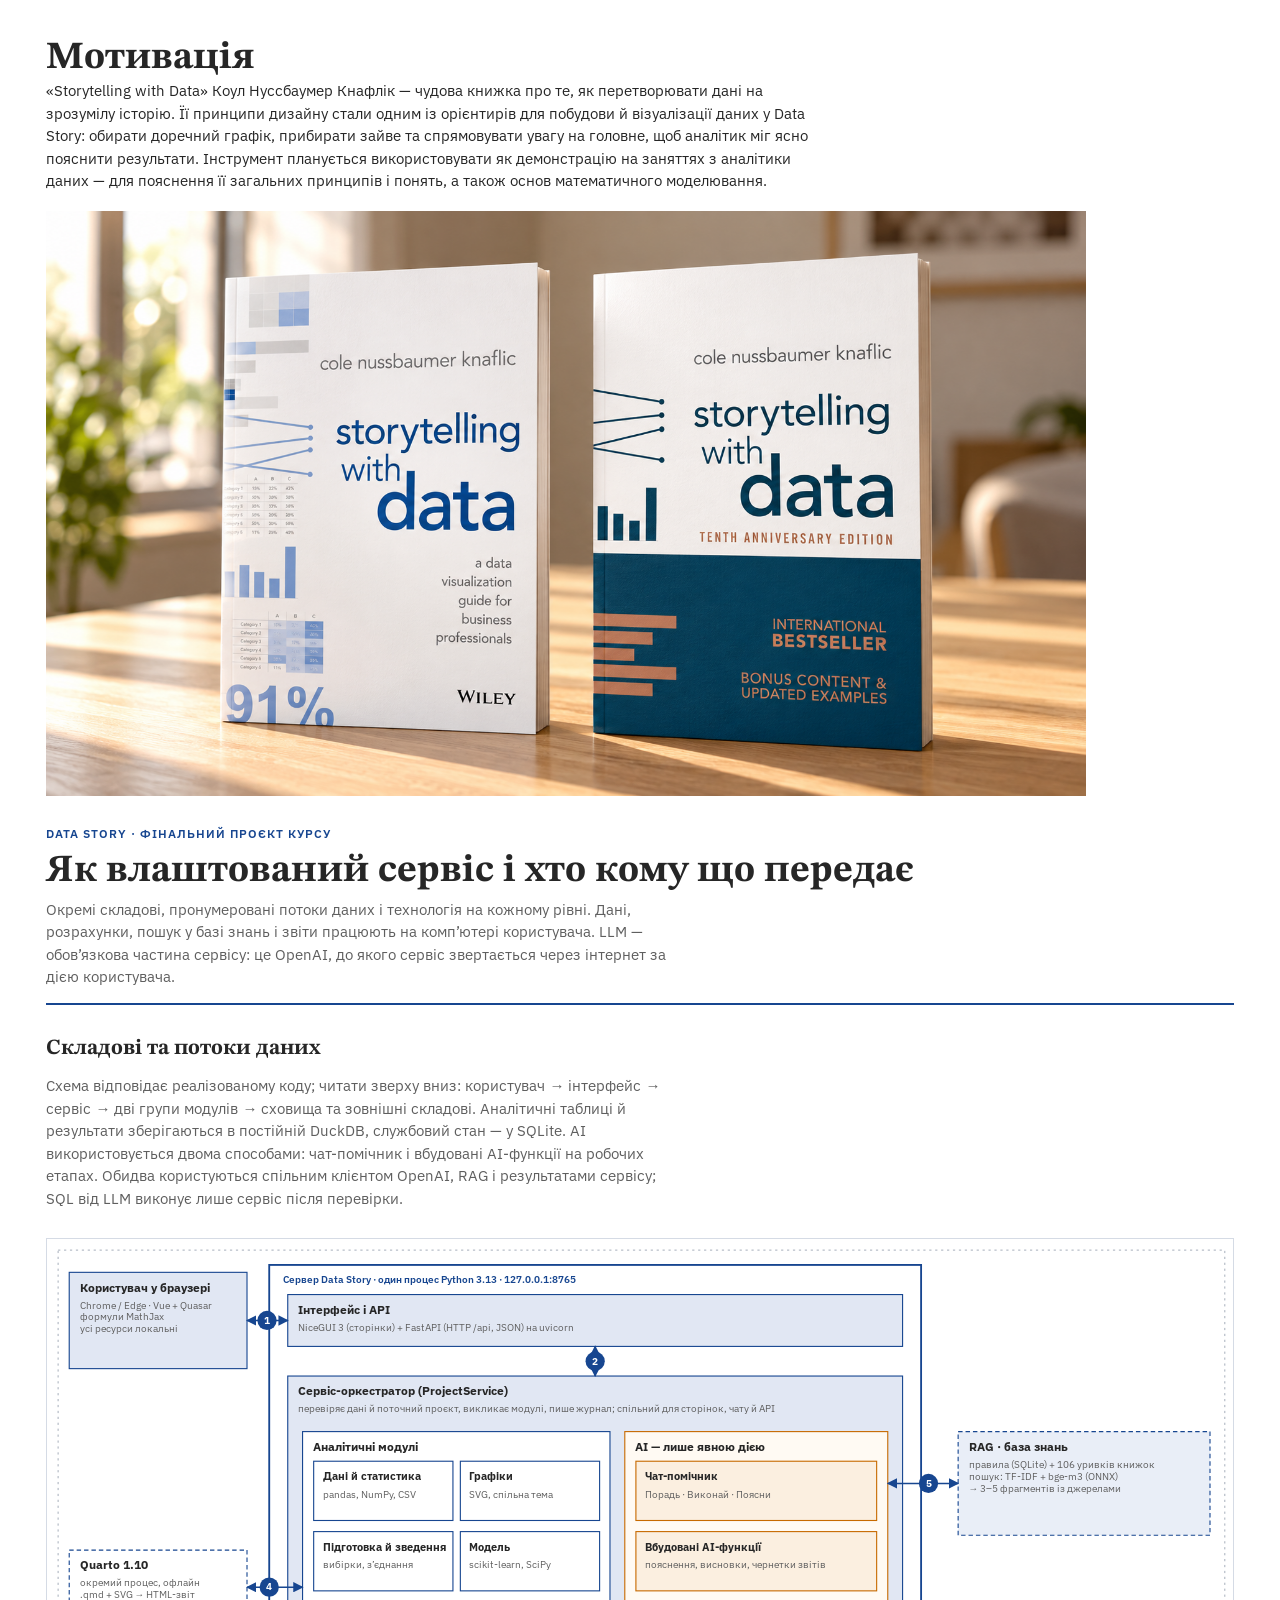
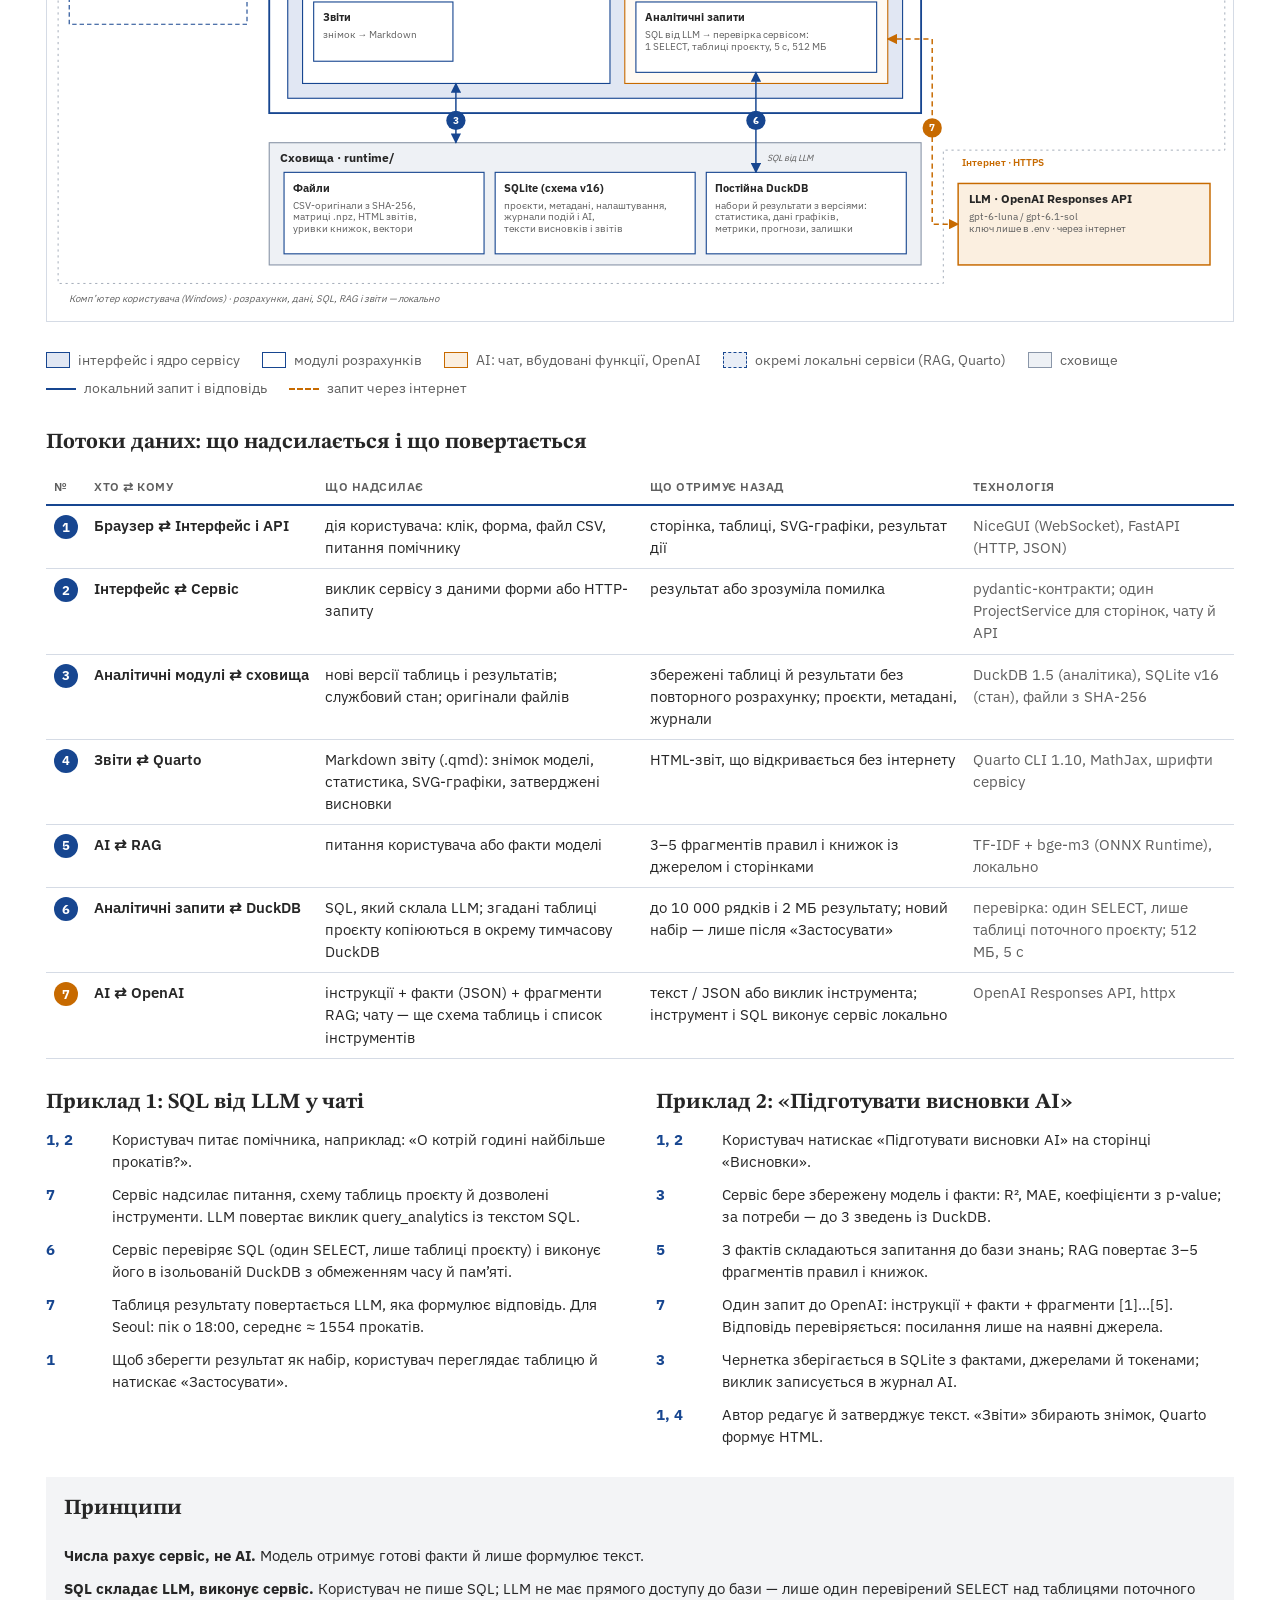
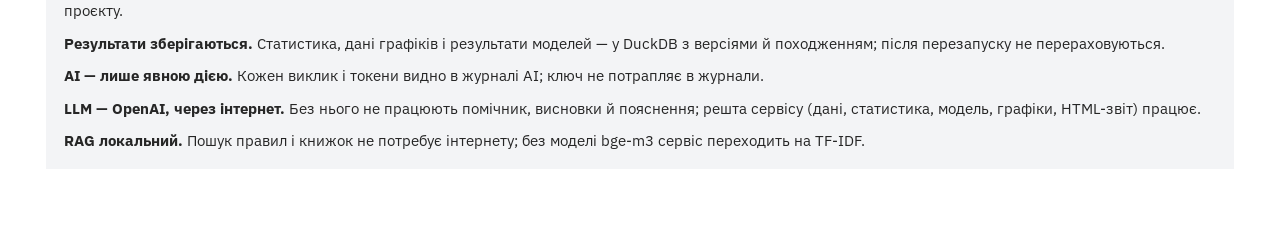
==== src/data_story/assets/about/index.html @ d8a47262 "History 118: simplify architecture diagram to grouped layers and 7 flows Co-Authored-By: Claude Opus" ====
<!doctype html>
<html lang="uk">
<meta charset="utf-8">
<meta name="viewport" content="width=device-width, initial-scale=1">
<title>Мотивація та архітектура Data Story</title>
<style>
@font-face { font-family:'IBM Plex Sans'; src:url('../fonts/plex/ibm-plex-sans-regular.woff2') format('woff2'); font-weight:400; }
@font-face { font-family:'IBM Plex Sans'; src:url('../fonts/plex/ibm-plex-sans-600.woff2') format('woff2'); font-weight:600; }
@font-face { font-family:'IBM Plex Sans'; src:url('../fonts/plex/ibm-plex-sans-700.woff2') format('woff2'); font-weight:700; }
@font-face { font-family:'STIX Two Text'; src:url('../fonts/stix/stix-two-text-600.woff2') format('woff2'); font-weight:600; }
@font-face { font-family:'STIX Two Text'; src:url('../fonts/stix/stix-two-text-700.woff2') format('woff2'); font-weight:700; }
/* Layout: motivation, one diagram (slide-ready), the flow table, two worked requests and principles. Single light look by choice (a printed slide), colours set explicitly. */
:root {
  --paper:#ffffff; --ink:#262626; --ink2:#5f5f5f; --rule:#d5dbe5; --shade:#f3f4f6;
  --primary:#174690; --band:#e1e7f3; --ai:#c76a00; --aiband:#fbefe0; --store:#eef1f5;
  --sans:'IBM Plex Sans', 'Segoe UI', Arial, sans-serif; --serif:'STIX Two Text', Georgia, 'Times New Roman', serif;
  color-scheme: light;
}
html, body { background:var(--paper); color:var(--ink); }
body { font-family:var(--sans); font-size:15px; line-height:1.5; padding-inline:clamp(16px,3vw,40px); padding-block:28px 48px; }
main { max-width:1320px; margin:0 auto; display:flex; flex-direction:column; gap:28px; }
header { display:flex; flex-direction:column; gap:6px; border-bottom:2px solid var(--primary); padding-bottom:14px; }
.kicker { font-size:.78rem; letter-spacing:.08em; text-transform:uppercase; color:var(--primary); font-weight:600; }
h1 { font-family:var(--serif); font-size:clamp(1.7rem,3.2vw,2.4rem); line-height:1.15; margin:0; text-wrap:balance; }
h2 { font-family:var(--serif); font-size:1.35rem; margin:0 0 10px; }
.lead { color:var(--ink2); max-width:70ch; margin:0; }
.motivation p { max-width:85ch; margin:0 0 18px; }
.motivation img { display:block; width:100%; max-width:1040px; height:auto; }
.figure { overflow-x:auto; border:1px solid var(--rule); background:var(--paper); }
.figure svg { display:block; width:100%; min-width:900px; height:auto; }
.legend { display:flex; flex-wrap:wrap; gap:8px 22px; font-size:.86rem; color:var(--ink2); }
.legend span { display:inline-flex; align-items:center; gap:8px; }
.sw { width:22px; height:14px; border:1.5px solid var(--primary); background:var(--band); display:inline-block; }
.sw.c { background:#fff; } .sw.s { background:var(--store); border-color:#8a96a8; } .sw.r { background:#e9eef7; border-style:dashed; }
.sw.l { background:var(--aiband); border-color:var(--ai); }
.ln-s { width:30px; border-top:2px solid var(--primary); display:inline-block; } .ln-a { width:30px; border-top:2px dashed var(--ai); display:inline-block; }
/* svg */
svg text { font-family:var(--sans); fill:var(--ink); }
.b { fill:#fff; stroke:var(--primary); stroke-width:1.5; }
.b.user { fill:var(--band); } .b.core { fill:var(--band); } .b.mod { fill:#fff; } .b.modai { fill:var(--aiband); stroke:var(--ai); }
.b.store { fill:var(--store); stroke:#8a96a8; } .b.rag { fill:#e9eef7; stroke-dasharray:6 4; } .b.rep { fill:#fff; stroke-dasharray:6 4; }
.b.llm { fill:var(--aiband); stroke:var(--ai); stroke-width:2; }
.b.grp { fill:#fff; stroke-dasharray:none; } .b.grp.ai { fill:#fffaf3; stroke:var(--ai); } .b.grp2 { fill:var(--store); }
.bt { font-size:16px; font-weight:700; } .btm { font-size:14.5px; font-weight:700; } .blm { font-size:12px; fill:var(--ink2) !important; } .bl { font-size:13px; fill:var(--ink2) !important; }
.srv { fill:none; stroke:var(--primary); stroke-width:2.5; }
.srvl { font-size:14px; font-weight:600; fill:var(--primary) !important; }
.zone { fill:none; stroke:#9aa4b2; stroke-width:1.2; stroke-dasharray:3 5; }
.zl { font-size:13px; fill:var(--ink2) !important; font-style:italic; } .zlo { font-size:13px; font-weight:600; fill:var(--ai) !important; }
.ln { fill:none; stroke:var(--primary); stroke-width:2; } .ln.ai { stroke:var(--ai); stroke-dasharray:7 5; }
.bus { fill:none; stroke:#8a96a8; stroke-width:1.5; }
.busl { font-size:12px; fill:var(--ink2) !important; font-style:italic; }
.mh { fill:var(--primary); } .mho { fill:var(--ai); }
.bd { fill:var(--primary); } .bdo { fill:var(--ai); }
.bn { font-size:13px; font-weight:700; fill:#fff !important; text-anchor:middle; }
/* table */
.tablewrap { overflow-x:auto; }
table { border-collapse:collapse; width:100%; min-width:760px; font-size:.92rem; }
th { text-align:left; font-size:.78rem; letter-spacing:.04em; text-transform:uppercase; color:var(--ink2); font-weight:600; padding:8px; border-bottom:2px solid var(--primary); }
td { padding:9px 8px; border-bottom:1px solid var(--rule); vertical-align:top; }
td.who { font-weight:600; white-space:nowrap; } td.tech { color:var(--ink2); }
.nb { display:inline-grid; place-items:center; width:24px; height:24px; border-radius:50%; background:var(--primary); color:#fff; font-weight:700; font-size:.8rem; }
.nb.o { background:var(--ai); }
.cols2 { display:grid; grid-template-columns:repeat(2,minmax(0,1fr)); gap:32px; }
ol.path { list-style:none; padding:0; margin:0; display:flex; flex-direction:column; gap:10px; }
ol.path li { display:grid; grid-template-columns:56px minmax(0,1fr); gap:10px; align-items:baseline; }
.sn { font-weight:700; color:var(--primary); font-variant-numeric:tabular-nums; }
.facts { display:flex; flex-direction:column; gap:10px; background:var(--shade); padding:16px 18px; }
.facts p { margin:0; }
@media (max-width:820px) { .cols2 { grid-template-columns:1fr; } }
</style>
<main>
<section class="motivation" aria-labelledby="motivation-title">
  <h1 id="motivation-title">Мотивація</h1>
  <p>«Storytelling with Data» Коул Нуссбаумер Кнафлік — чудова книжка про те, як перетворювати дані на зрозумілу історію. Її принципи дизайну стали одним із орієнтирів для побудови й візуалізації даних у Data Story: обирати доречний графік, прибирати зайве та спрямовувати увагу на головне, щоб аналітик міг ясно пояснити результати. Інструмент планується використовувати як демонстрацію на заняттях з аналітики даних — для пояснення її загальних принципів і понять, а також основ математичного моделювання.</p>
  <img src="storytelling-two-editions.png" width="1672" height="941" alt="Старе та ювілейне видання Storytelling with Data стоять поруч на дерев’яному столі в сонячному світлі">
</section>
<header>
  <span class="kicker">Data Story · фінальний проєкт курсу</span>
  <h1>Як влаштований сервіс і хто кому що передає</h1>
  <p class="lead">Окремі складові, пронумеровані потоки даних і технологія на кожному рівні. Дані, розрахунки, пошук у базі знань і звіти працюють на комп’ютері користувача. LLM — обов’язкова частина сервісу: це OpenAI, до якого сервіс звертається через інтернет за дією користувача.</p>
</header>
<section>
  <h2>Складові та потоки даних</h2>
  <p class="lead">Схема відповідає реалізованому коду; читати зверху вниз: користувач → інтерфейс → сервіс → дві групи модулів → сховища та зовнішні складові. Аналітичні таблиці й результати зберігаються в постійній DuckDB, службовий стан — у SQLite. AI використовується двома способами: чат-помічник і вбудовані AI-функції на робочих етапах. Обидва користуються спільним клієнтом OpenAI, RAG і результатами сервісу; SQL від LLM виконує лише сервіс після перевірки.</p>
</section>
<div class="figure"><svg viewBox="0 0 1600 920" role="img" aria-labelledby="t d" xmlns="http://www.w3.org/2000/svg">
<title id="t">Архітектура Data Story</title>
<desc id="d">Браузер → інтерфейс → сервіс, у якому дві групи: аналітичні модулі та AI. Аналітика працює зі сховищами й Quarto; AI — з RAG, OpenAI і через перевірений SQL з DuckDB. Стрілки 1–7 — потоки даних.</desc>
<defs>
<marker id="ae" viewBox="0 0 10 10" refX="9" refY="5" markerWidth="7" markerHeight="7" orient="auto"><path d="M0 0 L10 5 L0 10 z" class="mh"/></marker>
<marker id="as" viewBox="0 0 10 10" refX="1" refY="5" markerWidth="7" markerHeight="7" orient="auto"><path d="M10 0 L0 5 L10 10 z" class="mh"/></marker>
<marker id="aeo" viewBox="0 0 10 10" refX="9" refY="5" markerWidth="7" markerHeight="7" orient="auto"><path d="M0 0 L10 5 L0 10 z" class="mho"/></marker>
<marker id="aso" viewBox="0 0 10 10" refX="1" refY="5" markerWidth="7" markerHeight="7" orient="auto"><path d="M10 0 L0 5 L10 10 z" class="mho"/></marker>
</defs>
<path class="zone" d="M15 15 H1590 V690 H1210 V870 H15 Z"/><text class="zl" x="30" y="895">Комп’ютер користувача (Windows) · розрахунки, дані, SQL, RAG і звіти — локально</text><text class="zlo" x="1235" y="712">Інтернет · HTTPS</text><rect class="b user" x="30" y="45" width="240" height="130"/><text class="bt" x="44" y="71">Користувач у браузері</text><text class="bl" x="44" y="94">Chrome / Edge · Vue + Quasar</text><text class="bl" x="44" y="110">формули MathJax</text><text class="bl" x="44" y="126">усі ресурси локальні</text><rect class="b rep" x="30" y="420" width="240" height="100"/><text class="bt" x="44" y="446">Quarto 1.10</text><text class="bl" x="44" y="469">окремий процес, офлайн</text><text class="bl" x="44" y="485">.qmd + SVG → HTML-звіт</text><rect class="srv" x="300" y="35" width="880" height="605"/><text class="srvl" x="318" y="60">Сервер Data Story · один процес Python 3.13 · 127.0.0.1:8765</text><rect class="b core" x="325" y="75" width="830" height="70"/><text class="bt" x="339" y="101">Інтерфейс і API</text><text class="bl" x="339" y="124">NiceGUI 3 (сторінки) + FastAPI (HTTP /api, JSON) на uvicorn</text><rect class="b core" x="325" y="185" width="830" height="435"/><text class="bt" x="339" y="211">Сервіс-оркестратор (ProjectService)</text><text class="bl" x="339" y="234">перевіряє дані й поточний проєкт, викликає модулі, пише журнал; спільний для сторінок, чату й API</text><rect class="b grp" x="345" y="260" width="415" height="340"/><text class="bt" x="359" y="286">Аналітичні модулі</text><rect class="b mod" x="360" y="300" width="188" height="80"/><text class="btm" x="372" y="326">Дані й статистика</text><text class="bl" x="372" y="349">pandas, NumPy, CSV</text><rect class="b mod" x="558" y="300" width="188" height="80"/><text class="btm" x="570" y="326">Графіки</text><text class="bl" x="570" y="349">SVG, спільна тема</text><rect class="b mod" x="360" y="395" width="188" height="80"/><text class="btm" x="372" y="421">Підготовка й зведення</text><text class="bl" x="372" y="444">вибірки, з’єднання</text><rect class="b mod" x="558" y="395" width="188" height="80"/><text class="btm" x="570" y="421">Модель</text><text class="bl" x="570" y="444">scikit-learn, SciPy</text><rect class="b mod" x="360" y="490" width="188" height="80"/><text class="btm" x="372" y="516">Звіти</text><text class="bl" x="372" y="539">знімок → Markdown</text><rect class="b grp ai" x="780" y="260" width="355" height="340"/><text class="bt" x="794" y="286">AI — лише явною дією</text><rect class="b mod modai" x="795" y="300" width="325" height="80"/><text class="btm" x="807" y="326">Чат-помічник</text><text class="bl" x="807" y="349">Порадь · Виконай · Поясни</text><rect class="b mod modai" x="795" y="395" width="325" height="80"/><text class="btm" x="807" y="421">Вбудовані AI-функції</text><text class="bl" x="807" y="444">пояснення, висновки, чернетки звітів</text><rect class="b mod" x="795" y="490" width="325" height="95"/><text class="btm" x="807" y="516">Аналітичні запити</text><text class="bl" x="807" y="539">SQL від LLM → перевірка сервісом:</text><text class="bl" x="807" y="555">1 SELECT, таблиці проєкту, 5 с, 512 МБ</text><rect class="b store grp2" x="300" y="680" width="880" height="165"/><text class="bt" x="314" y="706">Сховища · runtime/</text><rect class="b" x="320" y="720" width="270" height="110"/><text class="btm" x="332" y="746">Файли</text><text class="bl" x="332" y="769">CSV-оригінали з SHA-256,</text><text class="bl" x="332" y="785">матриці .npz, HTML звітів,</text><text class="bl" x="332" y="801">уривки книжок, вектори</text><rect class="b" x="605" y="720" width="270" height="110"/><text class="btm" x="617" y="746">SQLite (схема v16)</text><text class="bl" x="617" y="769">проєкти, метадані, налаштування,</text><text class="bl" x="617" y="785">журнали подій і AI,</text><text class="bl" x="617" y="801">тексти висновків і звітів</text><rect class="b" x="890" y="720" width="270" height="110"/><text class="btm" x="902" y="746">Постійна DuckDB</text><text class="bl" x="902" y="769">набори й результати з версіями:</text><text class="bl" x="902" y="785">статистика, дані графіків,</text><text class="bl" x="902" y="801">метрики, прогнози, залишки</text><rect class="b rag" x="1230" y="260" width="340" height="140"/><text class="bt" x="1244" y="286">RAG · база знань</text><text class="bl" x="1244" y="309">правила (SQLite) + 106 уривків книжок</text><text class="bl" x="1244" y="325">пошук: TF-IDF + bge-m3 (ONNX)</text><text class="bl" x="1244" y="341">→ 3–5 фрагментів із джерелами</text><rect class="b llm" x="1230" y="735" width="340" height="110"/><text class="bt" x="1244" y="761">LLM · OpenAI Responses API</text><text class="bl" x="1244" y="784">gpt-6-luna / gpt-6.1-sol</text><text class="bl" x="1244" y="800">ключ лише в .env · через інтернет</text><path class="ln" d="M270 110 H325" marker-start="url(#as)" marker-end="url(#ae)"/><circle class="bd" cx="297" cy="110" r="13"/><text class="bn" x="297" y="114.5">1</text><path class="ln" d="M740 145 V185" marker-start="url(#as)" marker-end="url(#ae)"/><circle class="bd" cx="740" cy="165" r="13"/><text class="bn" x="740" y="169.5">2</text><path class="ln" d="M552 600 V680" marker-start="url(#as)" marker-end="url(#ae)"/><circle class="bd" cx="552" cy="650" r="13"/><text class="bn" x="552" y="654.5">3</text><path class="ln" d="M345 470 H270" marker-start="url(#as)" marker-end="url(#ae)"/><circle class="bd" cx="300" cy="470" r="13"/><text class="bn" x="300" y="474.5">4</text><path class="ln" d="M1135 330 H1230" marker-start="url(#as)" marker-end="url(#ae)"/><circle class="bd" cx="1190" cy="330" r="13"/><text class="bn" x="1190" y="334.5">5</text><path class="ln" d="M957 585 V720" marker-start="url(#as)" marker-end="url(#ae)"/><text class="busl" x="972" y="705">SQL від LLM</text><circle class="bd" cx="957" cy="650" r="13"/><text class="bn" x="957" y="654.5">6</text><path class="ln ai" d="M1135 540 H1195 V790 H1230" marker-start="url(#aso)" marker-end="url(#aeo)"/><circle class="bd bdo" cx="1195" cy="660" r="13"/><text class="bn" x="1195" y="664.5">7</text>
</svg></div>
<div class="legend">
  <span><i class="sw"></i>інтерфейс і ядро сервісу</span>
  <span><i class="sw c"></i>модулі розрахунків</span>
  <span><i class="sw l"></i>AI: чат, вбудовані функції, OpenAI</span>
  <span><i class="sw r"></i>окремі локальні сервіси (RAG, Quarto)</span>
  <span><i class="sw s"></i>сховище</span>
  <span><i class="ln-s"></i>локальний запит і відповідь</span>
  <span><i class="ln-a"></i>запит через інтернет</span>
</div>
<section>
  <h2>Потоки даних: що надсилається і що повертається</h2>
  <div class="tablewrap"><table>
    <thead><tr><th>№</th><th>Хто ⇄ кому</th><th>Що надсилає</th><th>Що отримує назад</th><th>Технологія</th></tr></thead>
    <tbody><tr><td class="n"><span class="nb">1</span></td><td class="who">Браузер ⇄ Інтерфейс і API</td><td>дія користувача: клік, форма, файл CSV, питання помічнику</td><td>сторінка, таблиці, SVG-графіки, результат дії</td><td class="tech">NiceGUI (WebSocket), FastAPI (HTTP, JSON)</td></tr><tr><td class="n"><span class="nb">2</span></td><td class="who">Інтерфейс ⇄ Сервіс</td><td>виклик сервісу з даними форми або HTTP-запиту</td><td>результат або зрозуміла помилка</td><td class="tech">pydantic-контракти; один ProjectService для сторінок, чату й API</td></tr><tr><td class="n"><span class="nb">3</span></td><td class="who">Аналітичні модулі ⇄ сховища</td><td>нові версії таблиць і результатів; службовий стан; оригінали файлів</td><td>збережені таблиці й результати без повторного розрахунку; проєкти, метадані, журнали</td><td class="tech">DuckDB 1.5 (аналітика), SQLite v16 (стан), файли з SHA-256</td></tr><tr><td class="n"><span class="nb">4</span></td><td class="who">Звіти ⇄ Quarto</td><td>Markdown звіту (.qmd): знімок моделі, статистика, SVG-графіки, затверджені висновки</td><td>HTML-звіт, що відкривається без інтернету</td><td class="tech">Quarto CLI 1.10, MathJax, шрифти сервісу</td></tr><tr><td class="n"><span class="nb">5</span></td><td class="who">AI ⇄ RAG</td><td>питання користувача або факти моделі</td><td>3–5 фрагментів правил і книжок із джерелом і сторінками</td><td class="tech">TF-IDF + bge-m3 (ONNX Runtime), локально</td></tr><tr><td class="n"><span class="nb">6</span></td><td class="who">Аналітичні запити ⇄ DuckDB</td><td>SQL, який склала LLM; згадані таблиці проєкту копіюються в окрему тимчасову DuckDB</td><td>до 10 000 рядків і 2 МБ результату; новий набір — лише після «Застосувати»</td><td class="tech">перевірка: один SELECT, лише таблиці поточного проєкту; 512 МБ, 5 с</td></tr><tr><td class="n"><span class="nb o">7</span></td><td class="who">AI ⇄ OpenAI</td><td>інструкції + факти (JSON) + фрагменти RAG; чату — ще схема таблиць і список інструментів</td><td>текст / JSON або виклик інструмента; інструмент і SQL виконує сервіс локально</td><td class="tech">OpenAI Responses API, httpx</td></tr></tbody>
  </table></div>
</section>
<section class="cols2">
  <div>
    <h2>Приклад 1: SQL від LLM у чаті</h2>
    <ol class="path"><li><span class="sn">1, 2</span><span>Користувач питає помічника, наприклад: «О котрій годині найбільше прокатів?».</span></li><li><span class="sn">7</span><span>Сервіс надсилає питання, схему таблиць проєкту й дозволені інструменти. LLM повертає виклик query_analytics із текстом SQL.</span></li><li><span class="sn">6</span><span>Сервіс перевіряє SQL (один SELECT, лише таблиці проєкту) і виконує його в ізольованій DuckDB з обмеженням часу й пам’яті.</span></li><li><span class="sn">7</span><span>Таблиця результату повертається LLM, яка формулює відповідь. Для Seoul: пік о 18:00, середнє ≈ 1554 прокатів.</span></li><li><span class="sn">1</span><span>Щоб зберегти результат як набір, користувач переглядає таблицю й натискає «Застосувати».</span></li></ol>
  </div>
  <div>
    <h2>Приклад 2: «Підготувати висновки AI»</h2>
    <ol class="path"><li><span class="sn">1, 2</span><span>Користувач натискає «Підготувати висновки AI» на сторінці «Висновки».</span></li><li><span class="sn">3</span><span>Сервіс бере збережену модель і факти: R², MAE, коефіцієнти з p-value; за потреби — до 3 зведень із DuckDB.</span></li><li><span class="sn">5</span><span>З фактів складаються запитання до бази знань; RAG повертає 3–5 фрагментів правил і книжок.</span></li><li><span class="sn">7</span><span>Один запит до OpenAI: інструкції + факти + фрагменти [1]…[5]. Відповідь перевіряється: посилання лише на наявні джерела.</span></li><li><span class="sn">3</span><span>Чернетка зберігається в SQLite з фактами, джерелами й токенами; виклик записується в журнал AI.</span></li><li><span class="sn">1, 4</span><span>Автор редагує й затверджує текст. «Звіти» збирають знімок, Quarto формує HTML.</span></li></ol>
  </div>
</section>
<section class="facts">
  <h2>Принципи</h2>
  <p><b>Числа рахує сервіс, не AI.</b> Модель отримує готові факти й лише формулює текст.</p>
  <p><b>SQL складає LLM, виконує сервіс.</b> Користувач не пише SQL; LLM не має прямого доступу до бази — лише один перевірений SELECT над таблицями поточного проєкту.</p>
  <p><b>Результати зберігаються.</b> Статистика, дані графіків і результати моделей — у DuckDB з версіями й походженням; після перезапуску не перераховуються.</p>
  <p><b>AI — лише явною дією.</b> Кожен виклик і токени видно в журналі AI; ключ не потрапляє в журнали.</p>
  <p><b>LLM — OpenAI, через інтернет.</b> Без нього не працюють помічник, висновки й пояснення; решта сервісу (дані, статистика, модель, графіки, HTML-звіт) працює.</p>
  <p><b>RAG локальний.</b> Пошук правил і книжок не потребує інтернету; без моделі bge-m3 сервіс переходить на TF-IDF.</p>
</section>
</main>
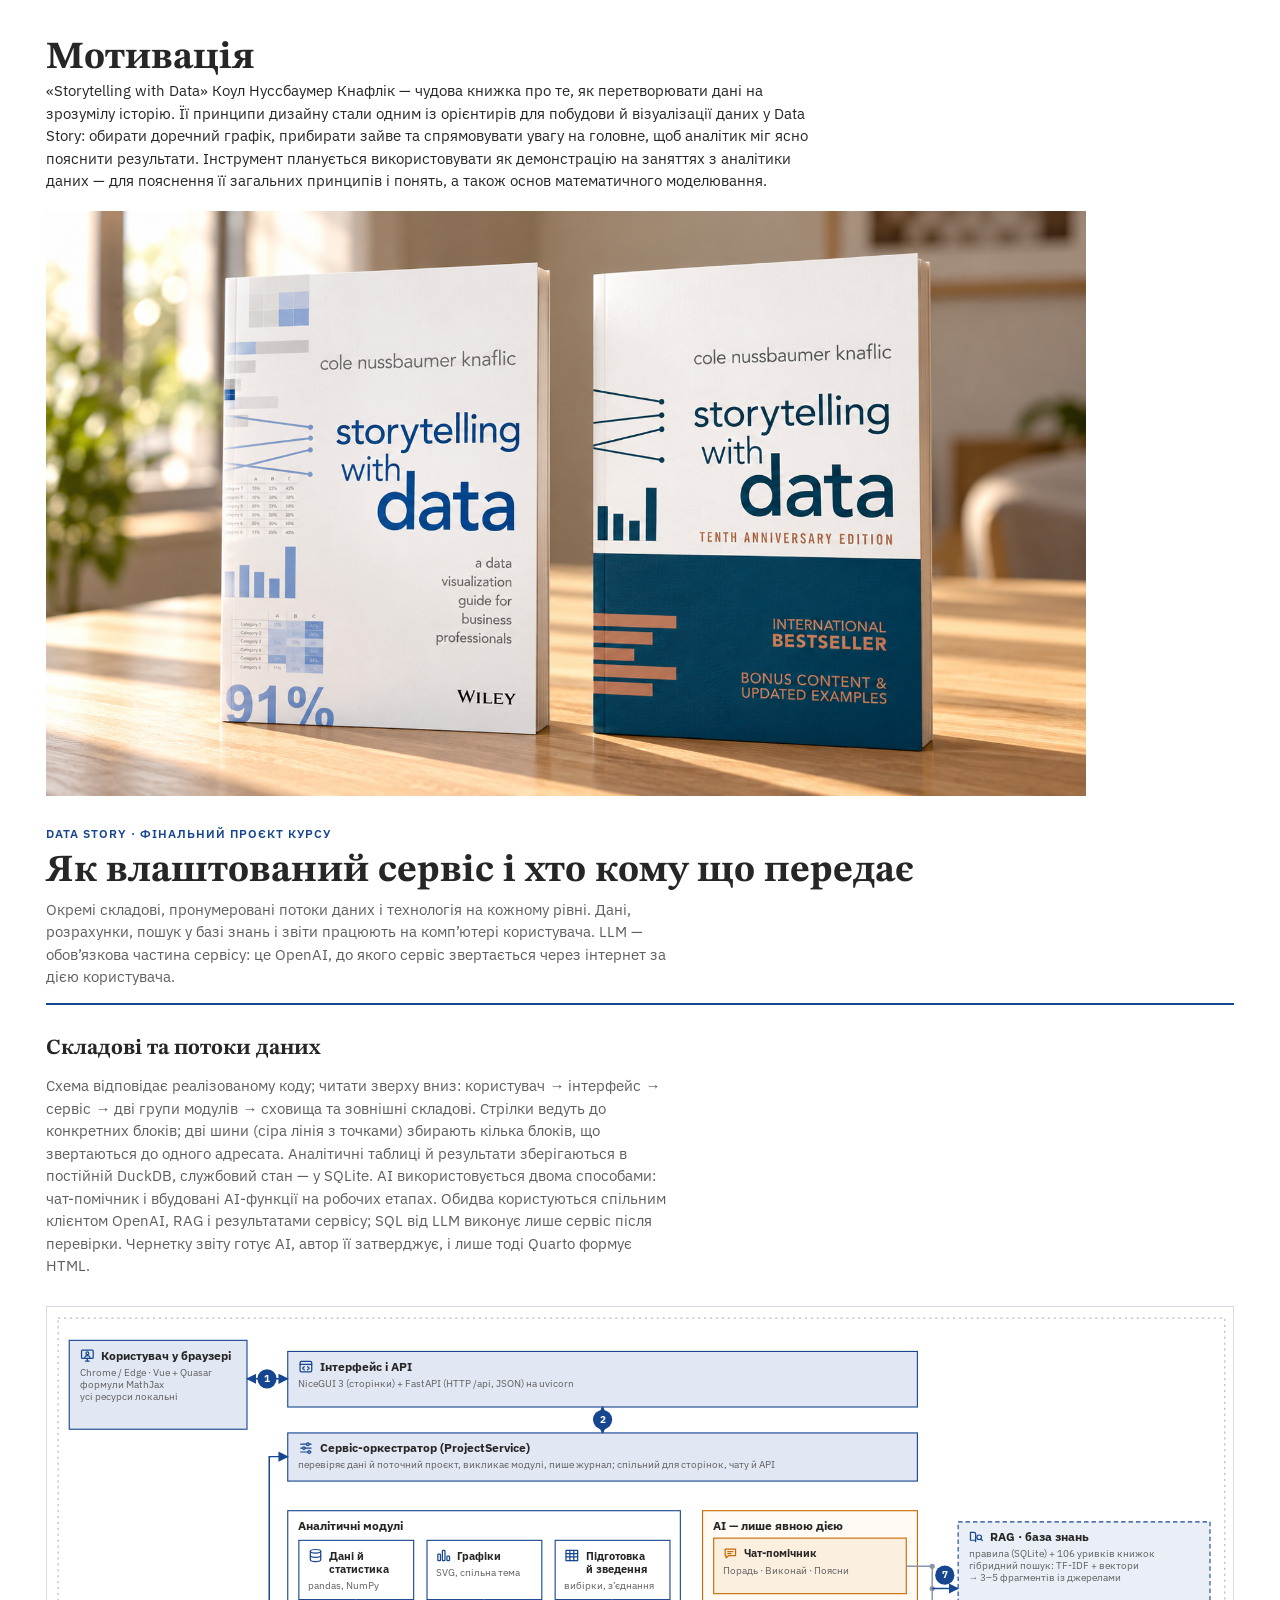
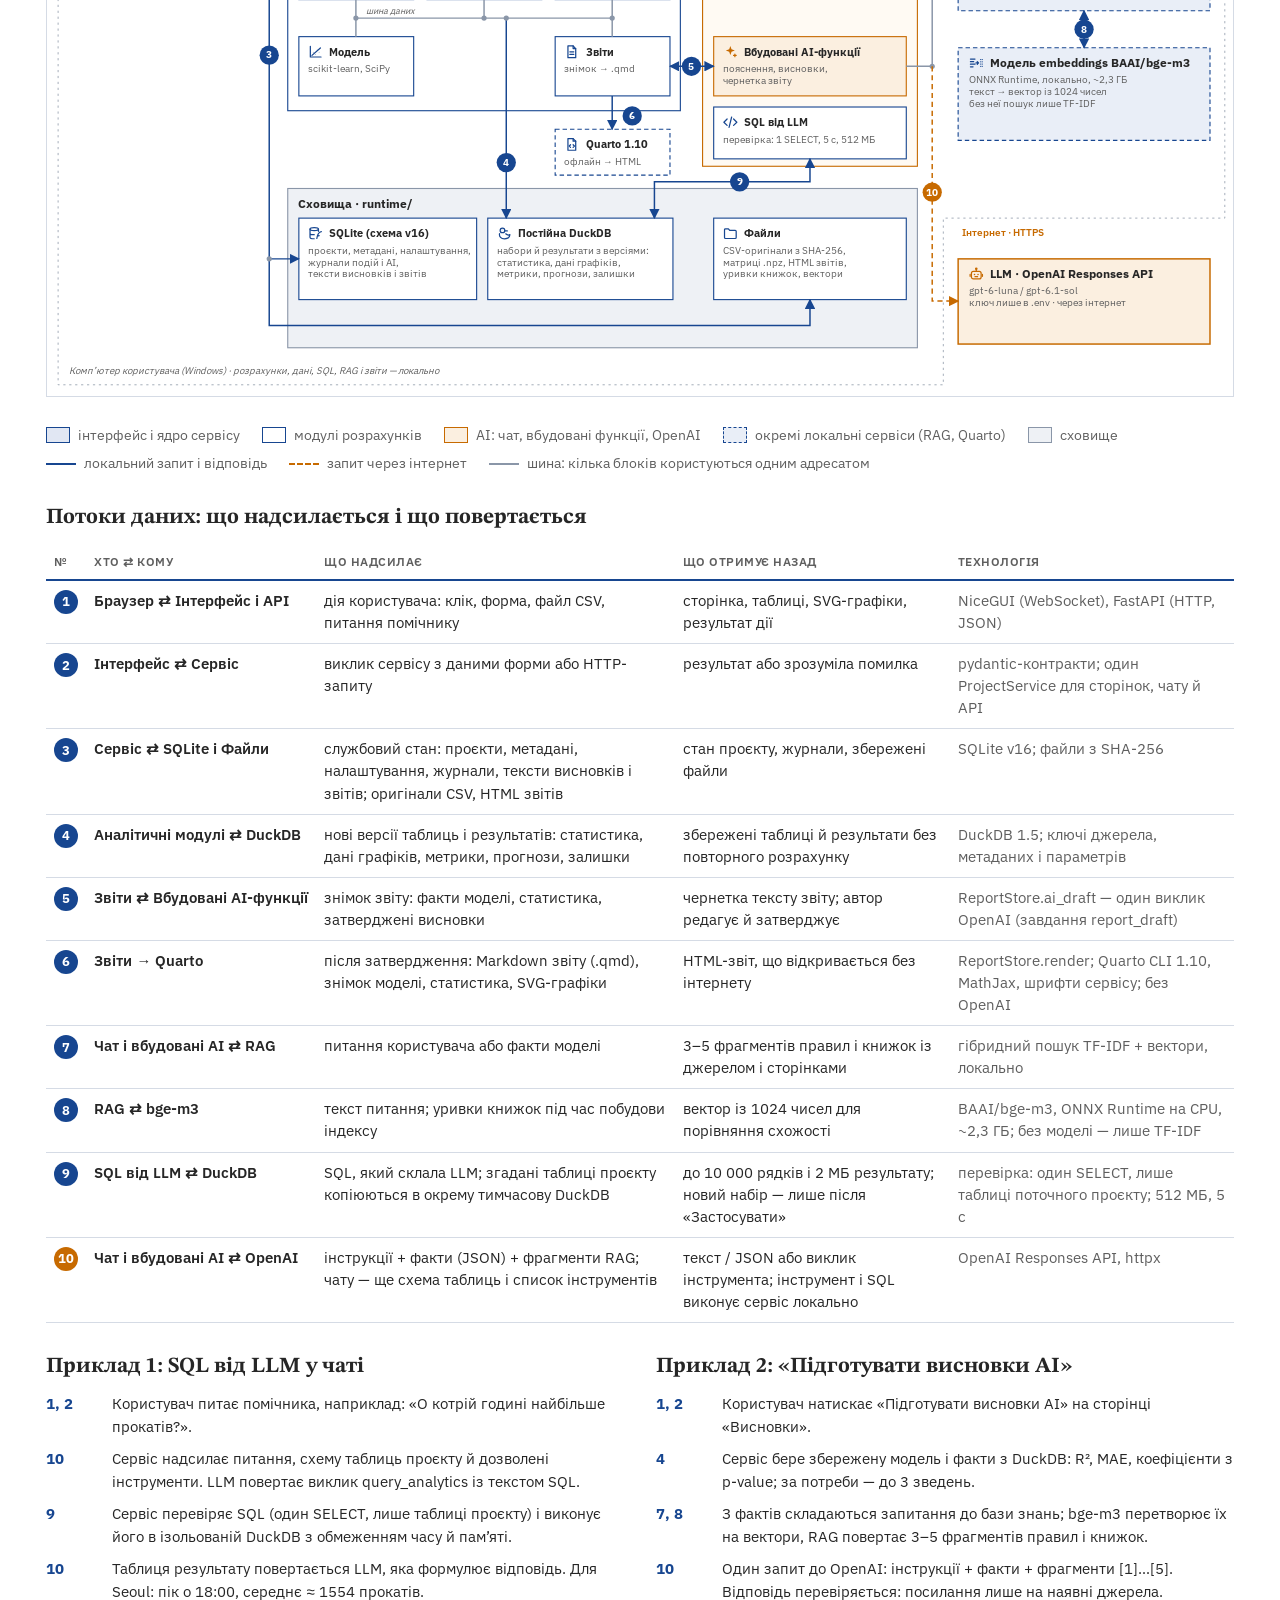
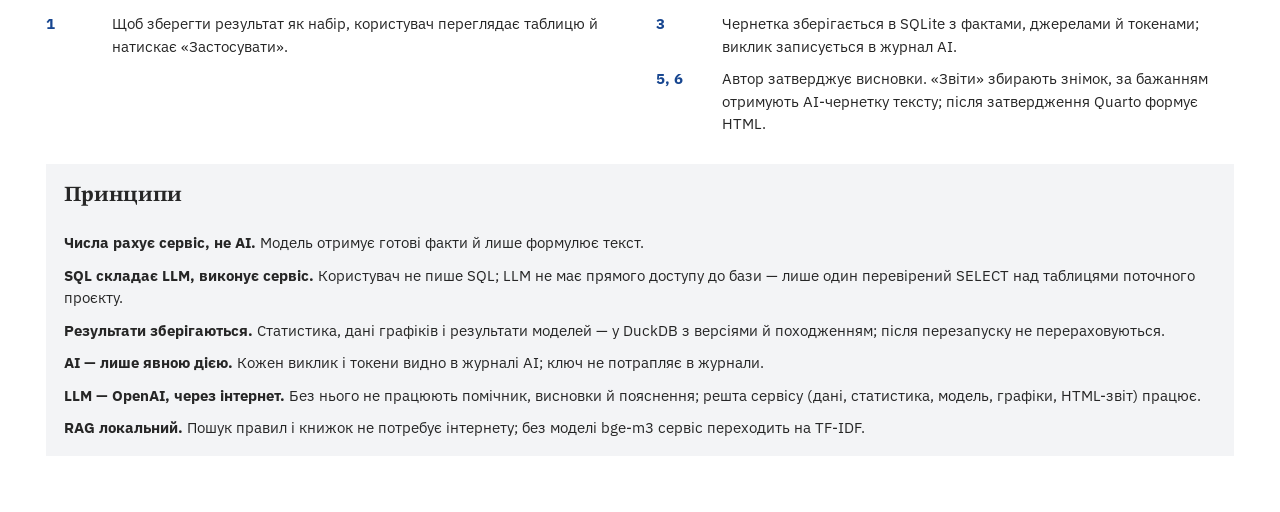
==== commit 8873e441: "History 121: architecture diagram per author feedback 120 (concrete blocks, buses, icons, flows 1-10" ====
--- a/src/data_story/assets/about/index.html
+++ b/src/data_story/assets/about/index.html
@@ -33,7 +33,7 @@
 .sw { width:22px; height:14px; border:1.5px solid var(--primary); background:var(--band); display:inline-block; }
 .sw.c { background:#fff; } .sw.s { background:var(--store); border-color:#8a96a8; } .sw.r { background:#e9eef7; border-style:dashed; }
 .sw.l { background:var(--aiband); border-color:var(--ai); }
-.ln-s { width:30px; border-top:2px solid var(--primary); display:inline-block; } .ln-a { width:30px; border-top:2px dashed var(--ai); display:inline-block; }
+.ln-s { width:30px; border-top:2px solid var(--primary); display:inline-block; } .ln-b { width:30px; border-top:2px solid #8a96a8; display:inline-block; } .ln-a { width:30px; border-top:2px dashed var(--ai); display:inline-block; }
 /* svg */
 svg text { font-family:var(--sans); fill:var(--ink); }
 .b { fill:#fff; stroke:var(--primary); stroke-width:1.5; }
@@ -47,6 +47,9 @@
 .zone { fill:none; stroke:#9aa4b2; stroke-width:1.2; stroke-dasharray:3 5; }
 .zl { font-size:13px; fill:var(--ink2) !important; font-style:italic; } .zlo { font-size:13px; font-weight:600; fill:var(--ai) !important; }
 .ln { fill:none; stroke:var(--primary); stroke-width:2; } .ln.ai { stroke:var(--ai); stroke-dasharray:7 5; }
+.bus2 { fill:none; stroke:#8a96a8; stroke-width:2; } .bus2.ai { stroke:var(--ai); } .jn { fill:#8a96a8; }
+.ic { fill:none; stroke:var(--primary); stroke-width:1.9; stroke-linecap:round; stroke-linejoin:round; } .ic [fill="black"] { fill:var(--primary); stroke:none; }
+.ic.o { stroke:var(--ai); } .ic.o [fill="black"] { fill:var(--ai); }
 .bus { fill:none; stroke:#8a96a8; stroke-width:1.5; }
 .busl { font-size:12px; fill:var(--ink2) !important; font-style:italic; }
 .mh { fill:var(--primary); } .mho { fill:var(--ai); }
@@ -58,7 +61,7 @@
 th { text-align:left; font-size:.78rem; letter-spacing:.04em; text-transform:uppercase; color:var(--ink2); font-weight:600; padding:8px; border-bottom:2px solid var(--primary); }
 td { padding:9px 8px; border-bottom:1px solid var(--rule); vertical-align:top; }
 td.who { font-weight:600; white-space:nowrap; } td.tech { color:var(--ink2); }
-.nb { display:inline-grid; place-items:center; width:24px; height:24px; border-radius:50%; background:var(--primary); color:#fff; font-weight:700; font-size:.8rem; }
+.nb { display:inline-grid; place-items:center; min-width:24px; height:24px; border-radius:50%; background:var(--primary); color:#fff; font-weight:700; font-size:.8rem; }
 .nb.o { background:var(--ai); }
 .cols2 { display:grid; grid-template-columns:repeat(2,minmax(0,1fr)); gap:32px; }
 ol.path { list-style:none; padding:0; margin:0; display:flex; flex-direction:column; gap:10px; }
@@ -81,18 +84,18 @@
 </header>
 <section>
   <h2>Складові та потоки даних</h2>
-  <p class="lead">Схема відповідає реалізованому коду; читати зверху вниз: користувач → інтерфейс → сервіс → дві групи модулів → сховища та зовнішні складові. Аналітичні таблиці й результати зберігаються в постійній DuckDB, службовий стан — у SQLite. AI використовується двома способами: чат-помічник і вбудовані AI-функції на робочих етапах. Обидва користуються спільним клієнтом OpenAI, RAG і результатами сервісу; SQL від LLM виконує лише сервіс після перевірки.</p>
+  <p class="lead">Схема відповідає реалізованому коду; читати зверху вниз: користувач → інтерфейс → сервіс → дві групи модулів → сховища та зовнішні складові. Стрілки ведуть до конкретних блоків; дві шини (сіра лінія з точками) збирають кілька блоків, що звертаються до одного адресата. Аналітичні таблиці й результати зберігаються в постійній DuckDB, службовий стан — у SQLite. AI використовується двома способами: чат-помічник і вбудовані AI-функції на робочих етапах. Обидва користуються спільним клієнтом OpenAI, RAG і результатами сервісу; SQL від LLM виконує лише сервіс після перевірки. Чернетку звіту готує AI, автор її затверджує, і лише тоді Quarto формує HTML.</p>
 </section>
-<div class="figure"><svg viewBox="0 0 1600 920" role="img" aria-labelledby="t d" xmlns="http://www.w3.org/2000/svg">
+<div class="figure"><svg viewBox="0 0 1600 930" role="img" aria-labelledby="t d" xmlns="http://www.w3.org/2000/svg">
 <title id="t">Архітектура Data Story</title>
-<desc id="d">Браузер → інтерфейс → сервіс, у якому дві групи: аналітичні модулі та AI. Аналітика працює зі сховищами й Quarto; AI — з RAG, OpenAI і через перевірений SQL з DuckDB. Стрілки 1–7 — потоки даних.</desc>
+<desc id="d">Браузер → інтерфейс → сервіс-оркестратор. Аналітичні модулі через шину даних працюють із DuckDB; сервіс — із SQLite і файлами. Звіти отримують чернетку від вбудованих AI-функцій і після затвердження передаються в Quarto. Чат і вбудовані AI-функції звертаються до RAG (з моделлю bge-m3) і до OpenAI; SQL від LLM виконується в DuckDB після перевірки. Стрілки 1–10 — потоки даних.</desc>
 <defs>
 <marker id="ae" viewBox="0 0 10 10" refX="9" refY="5" markerWidth="7" markerHeight="7" orient="auto"><path d="M0 0 L10 5 L0 10 z" class="mh"/></marker>
 <marker id="as" viewBox="0 0 10 10" refX="1" refY="5" markerWidth="7" markerHeight="7" orient="auto"><path d="M10 0 L0 5 L10 10 z" class="mh"/></marker>
 <marker id="aeo" viewBox="0 0 10 10" refX="9" refY="5" markerWidth="7" markerHeight="7" orient="auto"><path d="M0 0 L10 5 L0 10 z" class="mho"/></marker>
 <marker id="aso" viewBox="0 0 10 10" refX="1" refY="5" markerWidth="7" markerHeight="7" orient="auto"><path d="M10 0 L0 5 L10 10 z" class="mho"/></marker>
 </defs>
-<path class="zone" d="M15 15 H1590 V690 H1210 V870 H15 Z"/><text class="zl" x="30" y="895">Комп’ютер користувача (Windows) · розрахунки, дані, SQL, RAG і звіти — локально</text><text class="zlo" x="1235" y="712">Інтернет · HTTPS</text><rect class="b user" x="30" y="45" width="240" height="130"/><text class="bt" x="44" y="71">Користувач у браузері</text><text class="bl" x="44" y="94">Chrome / Edge · Vue + Quasar</text><text class="bl" x="44" y="110">формули MathJax</text><text class="bl" x="44" y="126">усі ресурси локальні</text><rect class="b rep" x="30" y="420" width="240" height="100"/><text class="bt" x="44" y="446">Quarto 1.10</text><text class="bl" x="44" y="469">окремий процес, офлайн</text><text class="bl" x="44" y="485">.qmd + SVG → HTML-звіт</text><rect class="srv" x="300" y="35" width="880" height="605"/><text class="srvl" x="318" y="60">Сервер Data Story · один процес Python 3.13 · 127.0.0.1:8765</text><rect class="b core" x="325" y="75" width="830" height="70"/><text class="bt" x="339" y="101">Інтерфейс і API</text><text class="bl" x="339" y="124">NiceGUI 3 (сторінки) + FastAPI (HTTP /api, JSON) на uvicorn</text><rect class="b core" x="325" y="185" width="830" height="435"/><text class="bt" x="339" y="211">Сервіс-оркестратор (ProjectService)</text><text class="bl" x="339" y="234">перевіряє дані й поточний проєкт, викликає модулі, пише журнал; спільний для сторінок, чату й API</text><rect class="b grp" x="345" y="260" width="415" height="340"/><text class="bt" x="359" y="286">Аналітичні модулі</text><rect class="b mod" x="360" y="300" width="188" height="80"/><text class="btm" x="372" y="326">Дані й статистика</text><text class="bl" x="372" y="349">pandas, NumPy, CSV</text><rect class="b mod" x="558" y="300" width="188" height="80"/><text class="btm" x="570" y="326">Графіки</text><text class="bl" x="570" y="349">SVG, спільна тема</text><rect class="b mod" x="360" y="395" width="188" height="80"/><text class="btm" x="372" y="421">Підготовка й зведення</text><text class="bl" x="372" y="444">вибірки, з’єднання</text><rect class="b mod" x="558" y="395" width="188" height="80"/><text class="btm" x="570" y="421">Модель</text><text class="bl" x="570" y="444">scikit-learn, SciPy</text><rect class="b mod" x="360" y="490" width="188" height="80"/><text class="btm" x="372" y="516">Звіти</text><text class="bl" x="372" y="539">знімок → Markdown</text><rect class="b grp ai" x="780" y="260" width="355" height="340"/><text class="bt" x="794" y="286">AI — лише явною дією</text><rect class="b mod modai" x="795" y="300" width="325" height="80"/><text class="btm" x="807" y="326">Чат-помічник</text><text class="bl" x="807" y="349">Порадь · Виконай · Поясни</text><rect class="b mod modai" x="795" y="395" width="325" height="80"/><text class="btm" x="807" y="421">Вбудовані AI-функції</text><text class="bl" x="807" y="444">пояснення, висновки, чернетки звітів</text><rect class="b mod" x="795" y="490" width="325" height="95"/><text class="btm" x="807" y="516">Аналітичні запити</text><text class="bl" x="807" y="539">SQL від LLM → перевірка сервісом:</text><text class="bl" x="807" y="555">1 SELECT, таблиці проєкту, 5 с, 512 МБ</text><rect class="b store grp2" x="300" y="680" width="880" height="165"/><text class="bt" x="314" y="706">Сховища · runtime/</text><rect class="b" x="320" y="720" width="270" height="110"/><text class="btm" x="332" y="746">Файли</text><text class="bl" x="332" y="769">CSV-оригінали з SHA-256,</text><text class="bl" x="332" y="785">матриці .npz, HTML звітів,</text><text class="bl" x="332" y="801">уривки книжок, вектори</text><rect class="b" x="605" y="720" width="270" height="110"/><text class="btm" x="617" y="746">SQLite (схема v16)</text><text class="bl" x="617" y="769">проєкти, метадані, налаштування,</text><text class="bl" x="617" y="785">журнали подій і AI,</text><text class="bl" x="617" y="801">тексти висновків і звітів</text><rect class="b" x="890" y="720" width="270" height="110"/><text class="btm" x="902" y="746">Постійна DuckDB</text><text class="bl" x="902" y="769">набори й результати з версіями:</text><text class="bl" x="902" y="785">статистика, дані графіків,</text><text class="bl" x="902" y="801">метрики, прогнози, залишки</text><rect class="b rag" x="1230" y="260" width="340" height="140"/><text class="bt" x="1244" y="286">RAG · база знань</text><text class="bl" x="1244" y="309">правила (SQLite) + 106 уривків книжок</text><text class="bl" x="1244" y="325">пошук: TF-IDF + bge-m3 (ONNX)</text><text class="bl" x="1244" y="341">→ 3–5 фрагментів із джерелами</text><rect class="b llm" x="1230" y="735" width="340" height="110"/><text class="bt" x="1244" y="761">LLM · OpenAI Responses API</text><text class="bl" x="1244" y="784">gpt-6-luna / gpt-6.1-sol</text><text class="bl" x="1244" y="800">ключ лише в .env · через інтернет</text><path class="ln" d="M270 110 H325" marker-start="url(#as)" marker-end="url(#ae)"/><circle class="bd" cx="297" cy="110" r="13"/><text class="bn" x="297" y="114.5">1</text><path class="ln" d="M740 145 V185" marker-start="url(#as)" marker-end="url(#ae)"/><circle class="bd" cx="740" cy="165" r="13"/><text class="bn" x="740" y="169.5">2</text><path class="ln" d="M552 600 V680" marker-start="url(#as)" marker-end="url(#ae)"/><circle class="bd" cx="552" cy="650" r="13"/><text class="bn" x="552" y="654.5">3</text><path class="ln" d="M345 470 H270" marker-start="url(#as)" marker-end="url(#ae)"/><circle class="bd" cx="300" cy="470" r="13"/><text class="bn" x="300" y="474.5">4</text><path class="ln" d="M1135 330 H1230" marker-start="url(#as)" marker-end="url(#ae)"/><circle class="bd" cx="1190" cy="330" r="13"/><text class="bn" x="1190" y="334.5">5</text><path class="ln" d="M957 585 V720" marker-start="url(#as)" marker-end="url(#ae)"/><text class="busl" x="972" y="705">SQL від LLM</text><circle class="bd" cx="957" cy="650" r="13"/><text class="bn" x="957" y="654.5">6</text><path class="ln ai" d="M1135 540 H1195 V790 H1230" marker-start="url(#aso)" marker-end="url(#aeo)"/><circle class="bd bdo" cx="1195" cy="660" r="13"/><text class="bn" x="1195" y="664.5">7</text>
+<path class="zone" d="M15 15 H1590 V690 H1210 V915 H15 Z"/><text class="zl" x="30" y="900">Комп’ютер користувача (Windows) · розрахунки, дані, SQL, RAG і звіти — локально</text><text class="zlo" x="1235" y="714">Інтернет · HTTPS</text><rect class="b user" x="30" y="45" width="240" height="120"/><g class="ic" transform="translate(44 55) scale(.875)"><rect x="3" y="3.5" width="18" height="13" rx="1.5"/><circle cx="12" cy="8.5" r="2.2"/><path d="M8 15c.4-2 2-3 4-3s3.6 1 4 3M9 20.5h6M12 16.5v4"/></g><text class="bt" x="73" y="71">Користувач у браузері</text><text class="bl" x="44" y="93">Chrome / Edge · Vue + Quasar</text><text class="bl" x="44" y="109">формули MathJax</text><text class="bl" x="44" y="125">усі ресурси локальні</text><rect class="b core" x="325" y="60" width="850" height="75"/><g class="ic" transform="translate(339 70) scale(.875)"><rect x="3" y="4" width="18" height="16" rx="2"/><path d="M3 8.5h18M9.5 12l-2.5 2.5 2.5 2.5M14.5 12l2.5 2.5-2.5 2.5"/></g><text class="bt" x="368" y="86">Інтерфейс і API</text><text class="bl" x="339" y="108">NiceGUI 3 (сторінки) + FastAPI (HTTP /api, JSON) на uvicorn</text><rect class="b core" x="325" y="170" width="850" height="65"/><g class="ic" transform="translate(339 180) scale(.875)"><path d="M4 6h9M17 6h3M4 12h3M11 12h9M4 18h11M19 18h1"/><circle cx="15" cy="6" r="2"/><circle cx="9" cy="12" r="2"/><circle cx="17" cy="18" r="2"/></g><text class="bt" x="368" y="196">Сервіс-оркестратор (ProjectService)</text><text class="bl" x="339" y="218">перевіряє дані й поточний проєкт, викликає модулі, пише журнал; спільний для сторінок, чату й API</text><rect class="b grp" x="325" y="275" width="530" height="270"/><text class="bt" x="339" y="301">Аналітичні модулі</text><rect class="b mod" x="340" y="315" width="155" height="80"/><g class="ic" transform="translate(352 325) scale(.875)"><ellipse cx="12" cy="5.5" rx="8" ry="2.8"/><path d="M4 5.5v13c0 1.5 3.6 2.8 8 2.8s8-1.3 8-2.8v-13"/><path d="M4 12c0 1.5 3.6 2.8 8 2.8s8-1.3 8-2.8"/></g><text class="btm" x="381" y="341">Дані й</text><text class="btm" x="381" y="359">статистика</text><text class="bl" x="352" y="381">pandas, NumPy</text><rect class="b mod" x="513" y="315" width="155" height="80"/><g class="ic" transform="translate(525 325) scale(.875)"><rect x="3" y="10" width="4" height="10" rx="1"/><rect x="10" y="4" width="4" height="16" rx="1"/><rect x="17" y="13" width="4" height="7" rx="1"/></g><text class="btm" x="554" y="341">Графіки</text><text class="bl" x="525" y="363">SVG, спільна тема</text><rect class="b mod" x="686" y="315" width="155" height="80"/><g class="ic" transform="translate(698 325) scale(.875)"><rect x="3" y="4" width="18" height="16"/><path d="M3 9h18M3 14h18M9 4v16M15 4v16"/></g><text class="btm" x="727" y="341">Підготовка</text><text class="btm" x="727" y="359">й зведення</text><text class="bl" x="698" y="381">вибірки, з’єднання</text><rect class="b mod" x="340" y="445" width="155" height="80"/><g class="ic" transform="translate(352 455) scale(.875)"><path d="M4 3.5V20h16.5"/><path d="M6.5 17.5L19.5 6"/><circle cx="8.5" cy="12.5" r=".55" fill="black"/><circle cx="11.5" cy="16" r=".55" fill="black"/><circle cx="14.5" cy="9" r=".55" fill="black"/><circle cx="17.5" cy="12.5" r=".55" fill="black"/></g><text class="btm" x="381" y="471">Модель</text><text class="bl" x="352" y="493">scikit-learn, SciPy</text><rect class="b mod" x="686" y="445" width="155" height="80"/><g class="ic" transform="translate(698 455) scale(.875)"><path d="M6 3h8l4 4v14H6z"/><path d="M14 3v4h4M9 12h6M9 16h6"/></g><text class="btm" x="727" y="471">Звіти</text><text class="bl" x="698" y="493">знімок → .qmd</text><path class="bus2" d="M417 395 V445 M590 395 V420 M763 395 V445 M417 420 H763"/><circle class="jn" cx="417" cy="420" r="3.5"/><circle class="jn" cx="590" cy="420" r="3.5"/><circle class="jn" cx="763" cy="420" r="3.5"/><text class="busl" x="430" y="414">шина даних</text><rect class="b grp ai" x="885" y="275" width="290" height="345"/><text class="bt" x="899" y="301">AI — лише явною дією</text><rect class="b mod modai" x="900" y="312" width="260" height="75"/><g class="ic o" transform="translate(912 322) scale(.875)"><path d="M4 5.5h16v10H10l-4.5 3.5v-3.5H4z"/><path d="M8 9.5h8M8 12.5h5"/></g><text class="btm" x="941" y="338">Чат-помічник</text><text class="bl" x="912" y="360">Порадь · Виконай · Поясни</text><rect class="b mod modai" x="900" y="445" width="260" height="80"/><g class="ic o" transform="translate(912 455) scale(.875)"><path d="M12 3l1.8 5.2L19 10l-5.2 1.8L12 17l-1.8-5.2L5 10l5.2-1.8z" fill="black"/><path d="M19 15.5v4M17 17.5h4"/></g><text class="btm" x="941" y="471">Вбудовані AI-функції</text><text class="bl" x="912" y="493">пояснення, висновки,</text><text class="bl" x="912" y="509">чернетка звіту</text><rect class="b mod" x="900" y="540" width="260" height="70"/><g class="ic" transform="translate(912 550) scale(.875)"><path d="M7 7l-5 5 5 5M17 7l5 5-5 5M14 4l-4 16"/></g><text class="btm" x="941" y="566">SQL від LLM</text><text class="bl" x="912" y="588">перевірка: 1 SELECT, 5 с, 512 МБ</text><rect class="b rep" x="686" y="570" width="155" height="62"/><g class="ic" transform="translate(698 580) scale(.875)"><path d="M6 3h8l4 4v14H6z"/><path d="M14 3v4h4M10 12.5l-2 2 2 2M14 12.5l2 2-2 2"/></g><text class="btm" x="727" y="596">Quarto 1.10</text><text class="bl" x="698" y="618">офлайн → HTML</text><rect class="b store grp2" x="325" y="650" width="850" height="215"/><text class="bt" x="339" y="676">Сховища · runtime/</text><rect class="b" x="340" y="690" width="240" height="110"/><g class="ic" transform="translate(352 700) scale(.875)"><ellipse cx="10" cy="5.5" rx="6.5" ry="2.4"/><path d="M3.5 5.5v12.5c0 1.3 2.9 2.4 6.5 2.4M16.5 5.5v3.5M3.5 11.8c0 1.3 2.9 2.4 6.5 2.4"/><path d="M21 9.5c-3.5.5-6 3.5-7 10.5M14.6 16.5l3-1"/></g><text class="btm" x="381" y="716">SQLite (схема v16)</text><text class="bl" x="352" y="738">проєкти, метадані, налаштування,</text><text class="bl" x="352" y="754">журнали подій і AI,</text><text class="bl" x="352" y="770">тексти висновків і звітів</text><rect class="b" x="595" y="690" width="250" height="110"/><g class="ic" transform="translate(607 700) scale(.875)"><circle cx="9" cy="7.5" r="3.6"/><path d="M12.4 8.3h4.1"/><circle cx="8.4" cy="6.8" r=".5" fill="black"/><path d="M4.5 12.5c-1 4.5 2.5 8 7.5 8s8.5-2.5 8.5-6.5c-2.2 1.2-4.5.6-6.5-1.2"/></g><text class="btm" x="636" y="716">Постійна DuckDB</text><text class="bl" x="607" y="738">набори й результати з версіями:</text><text class="bl" x="607" y="754">статистика, дані графіків,</text><text class="bl" x="607" y="770">метрики, прогнози, залишки</text><rect class="b" x="900" y="690" width="260" height="110"/><g class="ic" transform="translate(912 700) scale(.875)"><path d="M3 6.5A1.5 1.5 0 0 1 4.5 5H9l2 2.5h8.5A1.5 1.5 0 0 1 21 9v9.5a1.5 1.5 0 0 1-1.5 1.5h-15A1.5 1.5 0 0 1 3 18.5z"/></g><text class="btm" x="941" y="716">Файли</text><text class="bl" x="912" y="738">CSV-оригінали з SHA-256,</text><text class="bl" x="912" y="754">матриці .npz, HTML звітів,</text><text class="bl" x="912" y="770">уривки книжок, вектори</text><rect class="b rag" x="1230" y="290" width="340" height="120"/><g class="ic" transform="translate(1244 300) scale(.875)"><path d="M3 5h5.5A2.5 2.5 0 0 1 11 7.5V19a2 2 0 0 0-2-2H3z"/><circle cx="16.5" cy="12.5" r="3.6"/><path d="M19.2 15.2l2.3 2.3"/></g><text class="bt" x="1273" y="316">RAG · база знань</text><text class="bl" x="1244" y="338">правила (SQLite) + 106 уривків книжок</text><text class="bl" x="1244" y="354">гібридний пошук: TF-IDF + вектори</text><text class="bl" x="1244" y="370">→ 3–5 фрагментів із джерелами</text><rect class="b rag" x="1230" y="460" width="340" height="125"/><g class="ic" transform="translate(1244 470) scale(.875)"><path d="M3 6h7M3 10h5M3 14h7M3 18h4M11.5 12h3.5M13.5 10l2 2-2 2"/><rect x="18" y="6" width="1.6" height="1.6" fill="black"/><rect x="18" y="9.5" width="1.6" height="1.6" fill="black"/><rect x="18" y="13" width="1.6" height="1.6" fill="black"/><rect x="18" y="16.5" width="1.6" height="1.6" fill="black"/><rect x="20.4" y="6" width="1.6" height="1.6" fill="black"/><rect x="20.4" y="9.5" width="1.6" height="1.6" fill="black"/><rect x="20.4" y="13" width="1.6" height="1.6" fill="black"/><rect x="20.4" y="16.5" width="1.6" height="1.6" fill="black"/></g><text class="bt" x="1273" y="486">Модель embeddings BAAI/bge-m3</text><text class="bl" x="1244" y="508">ONNX Runtime, локально, ~2,3 ГБ</text><text class="bl" x="1244" y="524">текст → вектор із 1024 чисел</text><text class="bl" x="1244" y="540">без неї пошук лише TF-IDF</text><rect class="b llm" x="1230" y="745" width="340" height="115"/><g class="ic o" transform="translate(1244 755) scale(.875)"><rect x="4.5" y="8" width="15" height="11.5" rx="3"/><path d="M12 8V4.8M10 16h4M2.5 12.5v3M21.5 12.5v3"/><circle cx="12" cy="3.8" r="1.1"/><circle cx="9.3" cy="12.6" r="1.2" fill="black"/><circle cx="14.7" cy="12.6" r="1.2" fill="black"/></g><text class="bt" x="1273" y="771">LLM · OpenAI Responses API</text><text class="bl" x="1244" y="793">gpt-6-luna / gpt-6.1-sol</text><text class="bl" x="1244" y="809">ключ лише в .env · через інтернет</text><path class="ln" d="M270 97 H325" marker-start="url(#as)" marker-end="url(#ae)"/><circle class="bd" cx="297" cy="97" r="13"/><text class="bn" x="297" y="101.5">1</text><path class="ln" d="M620 420 V690" marker-end="url(#ae)"/><circle class="bd" cx="620" cy="615" r="13"/><text class="bn" x="620" y="619.5">4</text><circle class="jn" cx="620" cy="420" r="3.5"/><path class="ln" d="M750 135 V170" marker-start="url(#as)" marker-end="url(#ae)"/><circle class="bd" cx="750" cy="152" r="13"/><text class="bn" x="750" y="156.5">2</text><path class="ln" d="M325 202 H300 V745 H340" marker-start="url(#as)" marker-end="url(#ae)"/><circle class="bd" cx="300" cy="470" r="13"/><text class="bn" x="300" y="474.5">3</text><path class="ln" d="M300 745 V835 H1030 V800" marker-end="url(#ae)"/><circle class="jn" cx="300" cy="745" r="3.5"/><path class="ln" d="M841 485 H900" marker-start="url(#as)" marker-end="url(#ae)"/><circle class="bd" cx="870" cy="485" r="13"/><text class="bn" x="870" y="489.5">5</text><path class="ln" d="M763 525 V570" marker-end="url(#ae)"/><circle class="bd" cx="790" cy="552" r="13"/><text class="bn" x="790" y="556.5">6</text><path class="bus2" d="M1160 350 H1195 V485 M1160 485 H1195"/><circle class="jn" cx="1195" cy="350" r="3.5"/><circle class="jn" cx="1195" cy="380" r="3.5"/><circle class="jn" cx="1195" cy="485" r="3.5"/><path class="ln" d="M1195 380 H1230" marker-end="url(#ae)"/><circle class="bd" cx="1212" cy="362" r="13"/><text class="bn" x="1212" y="366.5">7</text><path class="ln" d="M1400 410 V460" marker-start="url(#as)" marker-end="url(#ae)"/><circle class="bd" cx="1400" cy="435" r="13"/><text class="bn" x="1400" y="439.5">8</text><path class="ln" d="M1030 610 V641 H820 V690" marker-start="url(#as)" marker-end="url(#ae)"/><circle class="bd" cx="935" cy="641" r="13"/><text class="bn" x="935" y="645.5">9</text><path class="ln ai" d="M1195 485 V802 H1230" marker-end="url(#aeo)"/><circle class="bd bdo" cx="1195" cy="655" r="13"/><text class="bn" x="1195" y="659.5">10</text>
 </svg></div>
 <div class="legend">
   <span><i class="sw"></i>інтерфейс і ядро сервісу</span>
@@ -102,22 +105,23 @@
   <span><i class="sw s"></i>сховище</span>
   <span><i class="ln-s"></i>локальний запит і відповідь</span>
   <span><i class="ln-a"></i>запит через інтернет</span>
+  <span><i class="ln-b"></i>шина: кілька блоків користуються одним адресатом</span>
 </div>
 <section>
   <h2>Потоки даних: що надсилається і що повертається</h2>
   <div class="tablewrap"><table>
     <thead><tr><th>№</th><th>Хто ⇄ кому</th><th>Що надсилає</th><th>Що отримує назад</th><th>Технологія</th></tr></thead>
-    <tbody><tr><td class="n"><span class="nb">1</span></td><td class="who">Браузер ⇄ Інтерфейс і API</td><td>дія користувача: клік, форма, файл CSV, питання помічнику</td><td>сторінка, таблиці, SVG-графіки, результат дії</td><td class="tech">NiceGUI (WebSocket), FastAPI (HTTP, JSON)</td></tr><tr><td class="n"><span class="nb">2</span></td><td class="who">Інтерфейс ⇄ Сервіс</td><td>виклик сервісу з даними форми або HTTP-запиту</td><td>результат або зрозуміла помилка</td><td class="tech">pydantic-контракти; один ProjectService для сторінок, чату й API</td></tr><tr><td class="n"><span class="nb">3</span></td><td class="who">Аналітичні модулі ⇄ сховища</td><td>нові версії таблиць і результатів; службовий стан; оригінали файлів</td><td>збережені таблиці й результати без повторного розрахунку; проєкти, метадані, журнали</td><td class="tech">DuckDB 1.5 (аналітика), SQLite v16 (стан), файли з SHA-256</td></tr><tr><td class="n"><span class="nb">4</span></td><td class="who">Звіти ⇄ Quarto</td><td>Markdown звіту (.qmd): знімок моделі, статистика, SVG-графіки, затверджені висновки</td><td>HTML-звіт, що відкривається без інтернету</td><td class="tech">Quarto CLI 1.10, MathJax, шрифти сервісу</td></tr><tr><td class="n"><span class="nb">5</span></td><td class="who">AI ⇄ RAG</td><td>питання користувача або факти моделі</td><td>3–5 фрагментів правил і книжок із джерелом і сторінками</td><td class="tech">TF-IDF + bge-m3 (ONNX Runtime), локально</td></tr><tr><td class="n"><span class="nb">6</span></td><td class="who">Аналітичні запити ⇄ DuckDB</td><td>SQL, який склала LLM; згадані таблиці проєкту копіюються в окрему тимчасову DuckDB</td><td>до 10 000 рядків і 2 МБ результату; новий набір — лише після «Застосувати»</td><td class="tech">перевірка: один SELECT, лише таблиці поточного проєкту; 512 МБ, 5 с</td></tr><tr><td class="n"><span class="nb o">7</span></td><td class="who">AI ⇄ OpenAI</td><td>інструкції + факти (JSON) + фрагменти RAG; чату — ще схема таблиць і список інструментів</td><td>текст / JSON або виклик інструмента; інструмент і SQL виконує сервіс локально</td><td class="tech">OpenAI Responses API, httpx</td></tr></tbody>
+    <tbody><tr><td class="n"><span class="nb">1</span></td><td class="who">Браузер ⇄ Інтерфейс і API</td><td>дія користувача: клік, форма, файл CSV, питання помічнику</td><td>сторінка, таблиці, SVG-графіки, результат дії</td><td class="tech">NiceGUI (WebSocket), FastAPI (HTTP, JSON)</td></tr><tr><td class="n"><span class="nb">2</span></td><td class="who">Інтерфейс ⇄ Сервіс</td><td>виклик сервісу з даними форми або HTTP-запиту</td><td>результат або зрозуміла помилка</td><td class="tech">pydantic-контракти; один ProjectService для сторінок, чату й API</td></tr><tr><td class="n"><span class="nb">3</span></td><td class="who">Сервіс ⇄ SQLite і Файли</td><td>службовий стан: проєкти, метадані, налаштування, журнали, тексти висновків і звітів; оригінали CSV, HTML звітів</td><td>стан проєкту, журнали, збережені файли</td><td class="tech">SQLite v16; файли з SHA-256</td></tr><tr><td class="n"><span class="nb">4</span></td><td class="who">Аналітичні модулі ⇄ DuckDB</td><td>нові версії таблиць і результатів: статистика, дані графіків, метрики, прогнози, залишки</td><td>збережені таблиці й результати без повторного розрахунку</td><td class="tech">DuckDB 1.5; ключі джерела, метаданих і параметрів</td></tr><tr><td class="n"><span class="nb">5</span></td><td class="who">Звіти ⇄ Вбудовані AI-функції</td><td>знімок звіту: факти моделі, статистика, затверджені висновки</td><td>чернетка тексту звіту; автор редагує й затверджує</td><td class="tech">ReportStore.ai_draft — один виклик OpenAI (завдання report_draft)</td></tr><tr><td class="n"><span class="nb">6</span></td><td class="who">Звіти → Quarto</td><td>після затвердження: Markdown звіту (.qmd), знімок моделі, статистика, SVG-графіки</td><td>HTML-звіт, що відкривається без інтернету</td><td class="tech">ReportStore.render; Quarto CLI 1.10, MathJax, шрифти сервісу; без OpenAI</td></tr><tr><td class="n"><span class="nb">7</span></td><td class="who">Чат і вбудовані AI ⇄ RAG</td><td>питання користувача або факти моделі</td><td>3–5 фрагментів правил і книжок із джерелом і сторінками</td><td class="tech">гібридний пошук TF-IDF + вектори, локально</td></tr><tr><td class="n"><span class="nb">8</span></td><td class="who">RAG ⇄ bge-m3</td><td>текст питання; уривки книжок під час побудови індексу</td><td>вектор із 1024 чисел для порівняння схожості</td><td class="tech">BAAI/bge-m3, ONNX Runtime на CPU, ~2,3 ГБ; без моделі — лише TF-IDF</td></tr><tr><td class="n"><span class="nb">9</span></td><td class="who">SQL від LLM ⇄ DuckDB</td><td>SQL, який склала LLM; згадані таблиці проєкту копіюються в окрему тимчасову DuckDB</td><td>до 10 000 рядків і 2 МБ результату; новий набір — лише після «Застосувати»</td><td class="tech">перевірка: один SELECT, лише таблиці поточного проєкту; 512 МБ, 5 с</td></tr><tr><td class="n"><span class="nb o">10</span></td><td class="who">Чат і вбудовані AI ⇄ OpenAI</td><td>інструкції + факти (JSON) + фрагменти RAG; чату — ще схема таблиць і список інструментів</td><td>текст / JSON або виклик інструмента; інструмент і SQL виконує сервіс локально</td><td class="tech">OpenAI Responses API, httpx</td></tr></tbody>
   </table></div>
 </section>
 <section class="cols2">
   <div>
     <h2>Приклад 1: SQL від LLM у чаті</h2>
-    <ol class="path"><li><span class="sn">1, 2</span><span>Користувач питає помічника, наприклад: «О котрій годині найбільше прокатів?».</span></li><li><span class="sn">7</span><span>Сервіс надсилає питання, схему таблиць проєкту й дозволені інструменти. LLM повертає виклик query_analytics із текстом SQL.</span></li><li><span class="sn">6</span><span>Сервіс перевіряє SQL (один SELECT, лише таблиці проєкту) і виконує його в ізольованій DuckDB з обмеженням часу й пам’яті.</span></li><li><span class="sn">7</span><span>Таблиця результату повертається LLM, яка формулює відповідь. Для Seoul: пік о 18:00, середнє ≈ 1554 прокатів.</span></li><li><span class="sn">1</span><span>Щоб зберегти результат як набір, користувач переглядає таблицю й натискає «Застосувати».</span></li></ol>
+    <ol class="path"><li><span class="sn">1, 2</span><span>Користувач питає помічника, наприклад: «О котрій годині найбільше прокатів?».</span></li><li><span class="sn">10</span><span>Сервіс надсилає питання, схему таблиць проєкту й дозволені інструменти. LLM повертає виклик query_analytics із текстом SQL.</span></li><li><span class="sn">9</span><span>Сервіс перевіряє SQL (один SELECT, лише таблиці проєкту) і виконує його в ізольованій DuckDB з обмеженням часу й пам’яті.</span></li><li><span class="sn">10</span><span>Таблиця результату повертається LLM, яка формулює відповідь. Для Seoul: пік о 18:00, середнє ≈ 1554 прокатів.</span></li><li><span class="sn">1</span><span>Щоб зберегти результат як набір, користувач переглядає таблицю й натискає «Застосувати».</span></li></ol>
   </div>
   <div>
     <h2>Приклад 2: «Підготувати висновки AI»</h2>
-    <ol class="path"><li><span class="sn">1, 2</span><span>Користувач натискає «Підготувати висновки AI» на сторінці «Висновки».</span></li><li><span class="sn">3</span><span>Сервіс бере збережену модель і факти: R², MAE, коефіцієнти з p-value; за потреби — до 3 зведень із DuckDB.</span></li><li><span class="sn">5</span><span>З фактів складаються запитання до бази знань; RAG повертає 3–5 фрагментів правил і книжок.</span></li><li><span class="sn">7</span><span>Один запит до OpenAI: інструкції + факти + фрагменти [1]…[5]. Відповідь перевіряється: посилання лише на наявні джерела.</span></li><li><span class="sn">3</span><span>Чернетка зберігається в SQLite з фактами, джерелами й токенами; виклик записується в журнал AI.</span></li><li><span class="sn">1, 4</span><span>Автор редагує й затверджує текст. «Звіти» збирають знімок, Quarto формує HTML.</span></li></ol>
+    <ol class="path"><li><span class="sn">1, 2</span><span>Користувач натискає «Підготувати висновки AI» на сторінці «Висновки».</span></li><li><span class="sn">4</span><span>Сервіс бере збережену модель і факти з DuckDB: R², MAE, коефіцієнти з p-value; за потреби — до 3 зведень.</span></li><li><span class="sn">7, 8</span><span>З фактів складаються запитання до бази знань; bge-m3 перетворює їх на вектори, RAG повертає 3–5 фрагментів правил і книжок.</span></li><li><span class="sn">10</span><span>Один запит до OpenAI: інструкції + факти + фрагменти [1]…[5]. Відповідь перевіряється: посилання лише на наявні джерела.</span></li><li><span class="sn">3</span><span>Чернетка зберігається в SQLite з фактами, джерелами й токенами; виклик записується в журнал AI.</span></li><li><span class="sn">5, 6</span><span>Автор затверджує висновки. «Звіти» збирають знімок, за бажанням отримують AI-чернетку тексту; після затвердження Quarto формує HTML.</span></li></ol>
   </div>
 </section>
 <section class="facts">
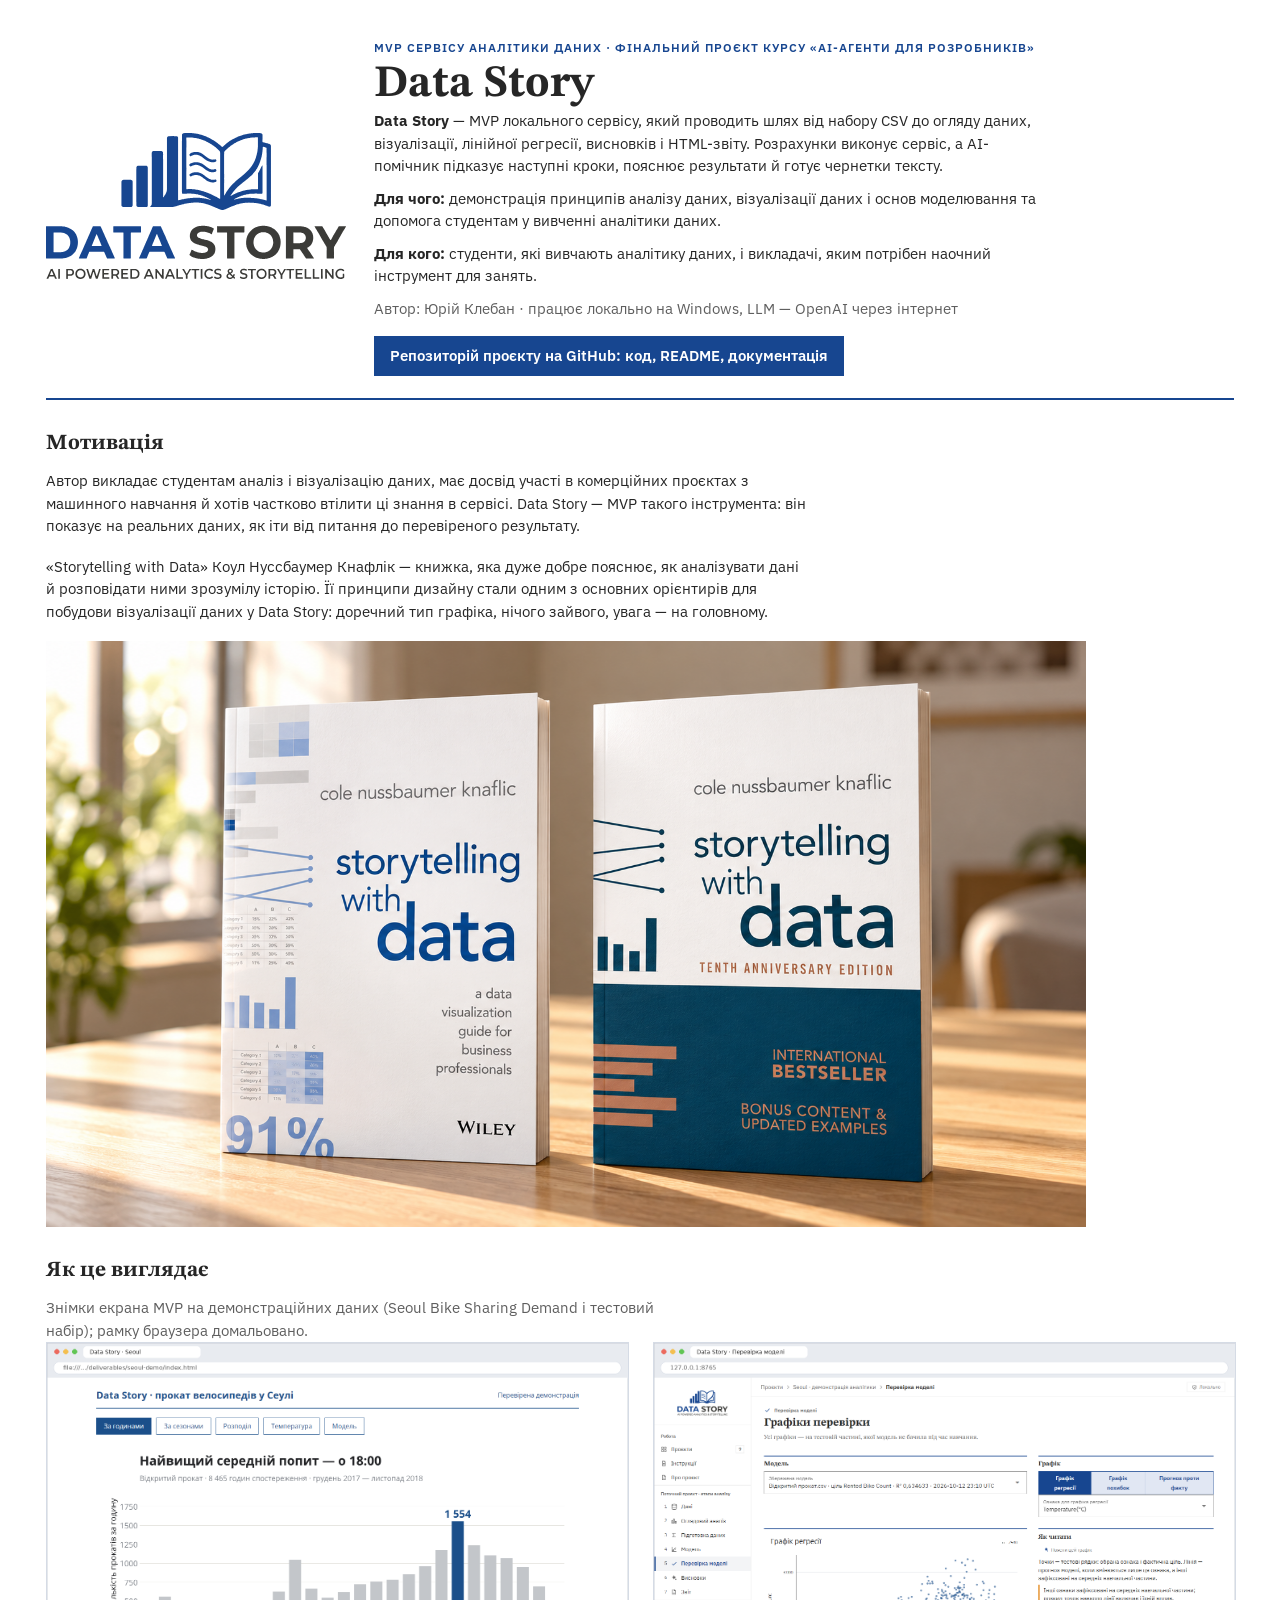
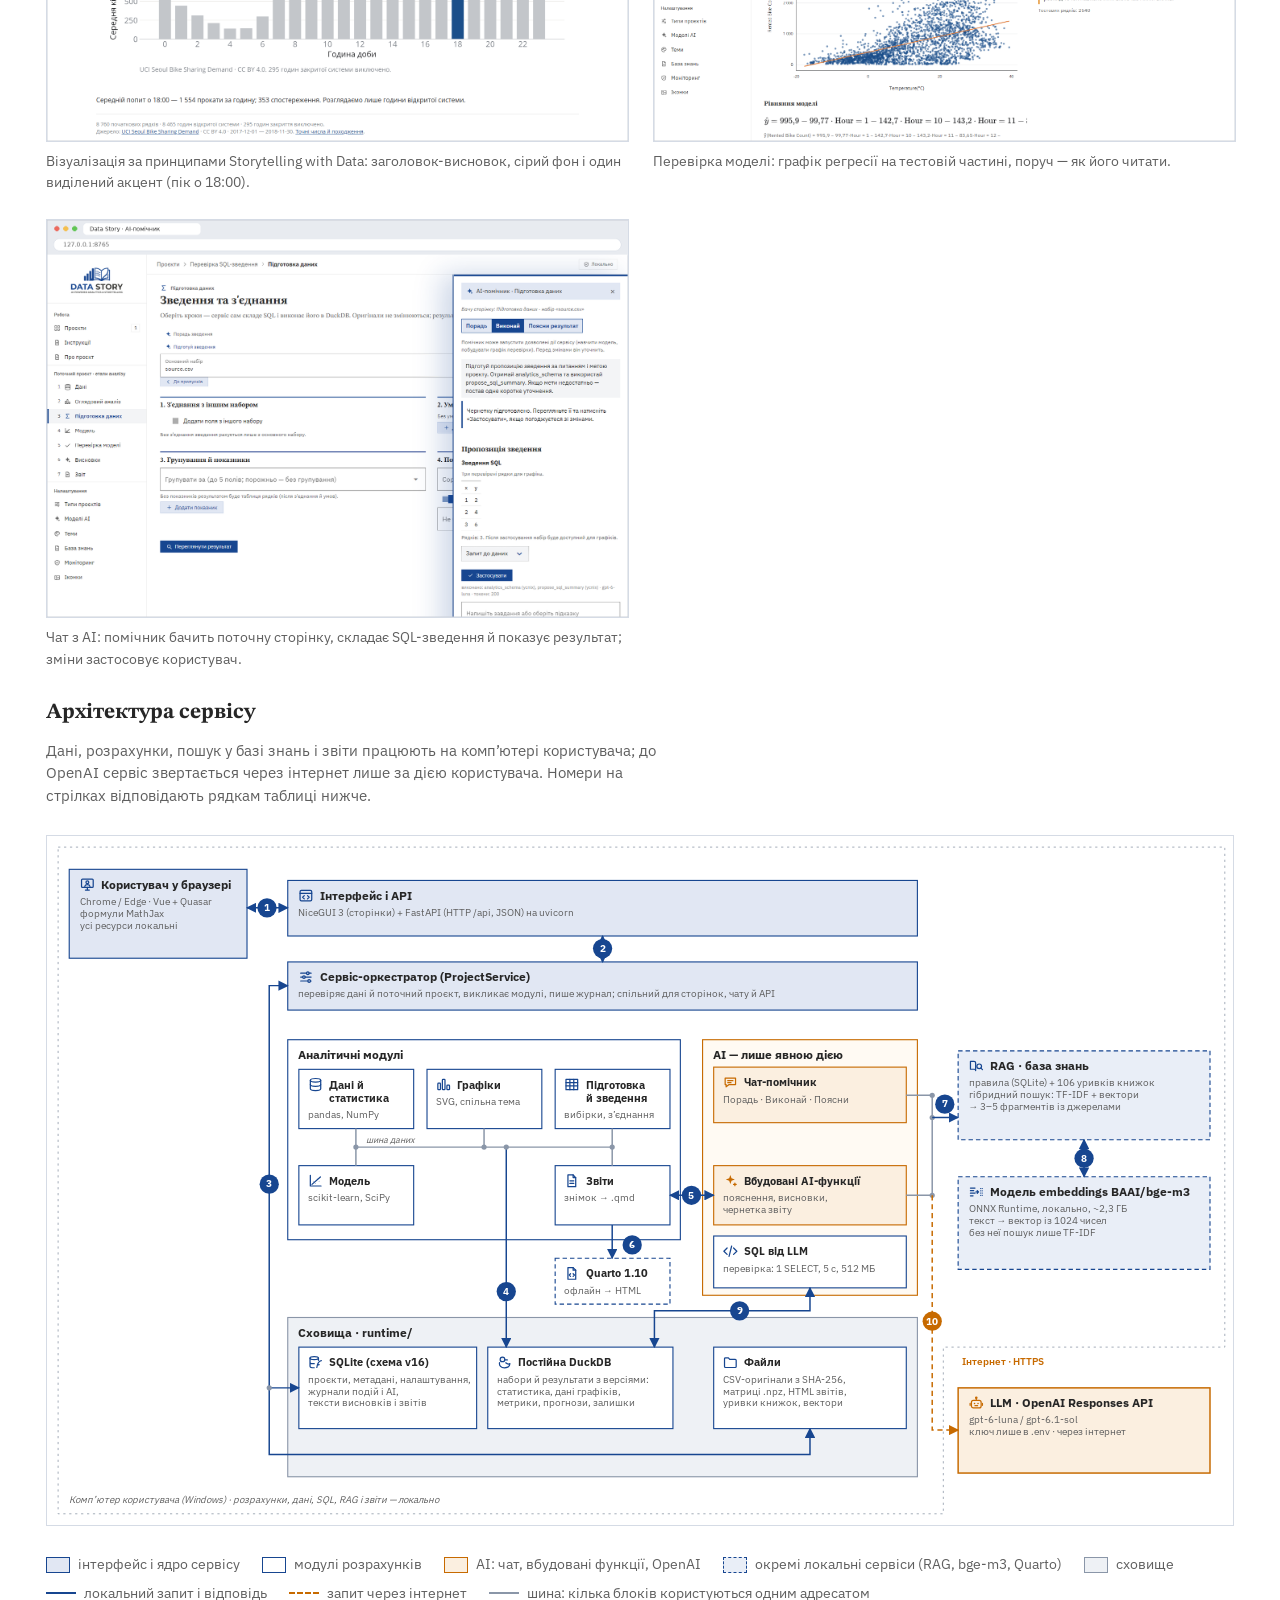
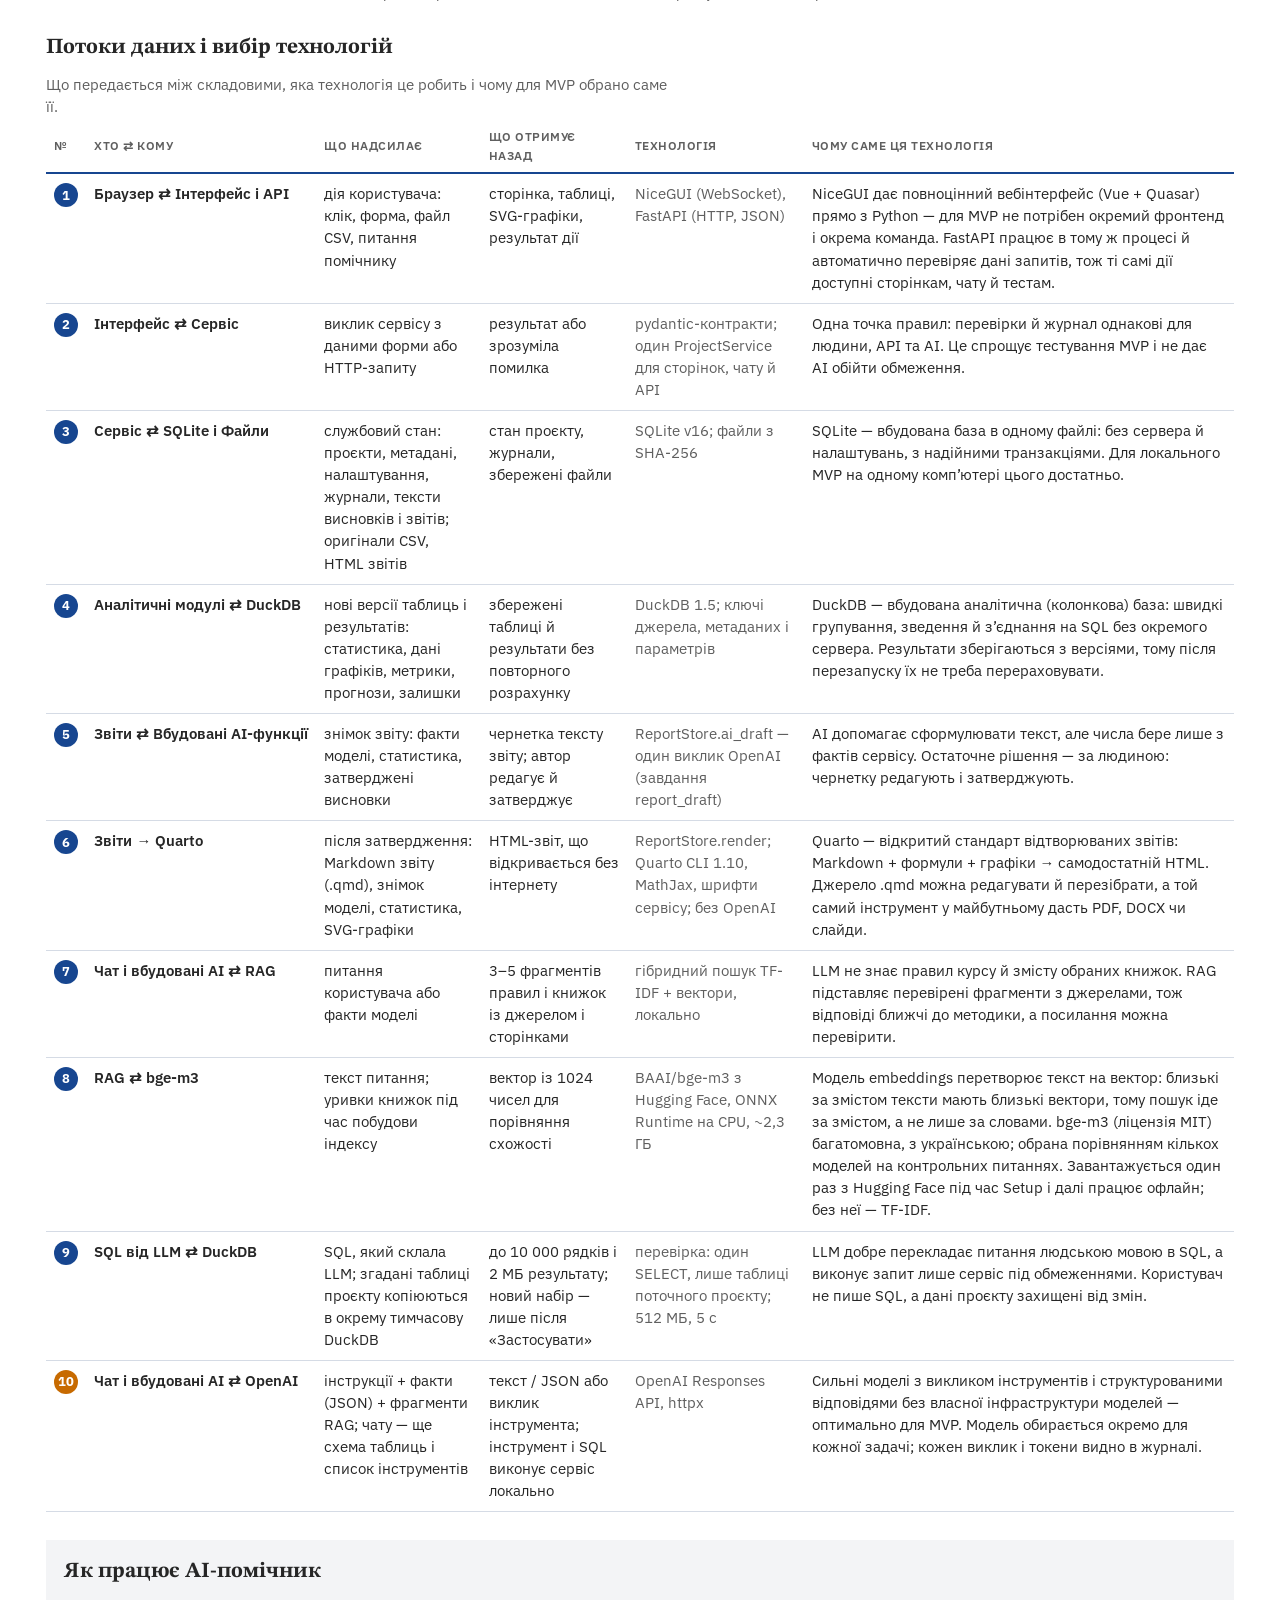
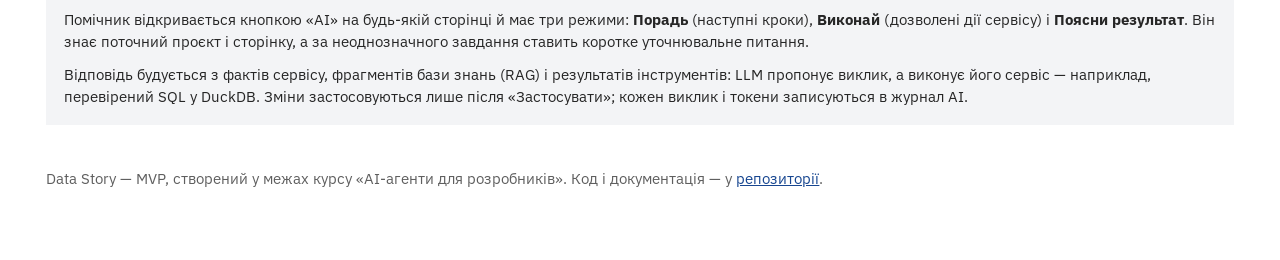
==== commit 958e597c: "History 123: About project page for GitHub Pages (logo, purpose, motivation, framed screenshots, tec" ====
--- a/src/data_story/assets/about/index.html
+++ b/src/data_story/assets/about/index.html
@@ -2,7 +2,8 @@
 <html lang="uk">
 <meta charset="utf-8">
 <meta name="viewport" content="width=device-width, initial-scale=1">
-<title>Мотивація та архітектура Data Story</title>
+<title>Data Story — про проєкт</title>
+<meta name="description" content="Data Story — MVP сервісу аналітики даних для навчання: аналіз, візуалізація, основи моделювання й AI-помічник.">
 <style>
 @font-face { font-family:'IBM Plex Sans'; src:url('../fonts/plex/ibm-plex-sans-regular.woff2') format('woff2'); font-weight:400; }
 @font-face { font-family:'IBM Plex Sans'; src:url('../fonts/plex/ibm-plex-sans-600.woff2') format('woff2'); font-weight:600; }
@@ -70,21 +71,53 @@
 .facts { display:flex; flex-direction:column; gap:10px; background:var(--shade); padding:16px 18px; }
 .facts p { margin:0; }
 @media (max-width:820px) { .cols2 { grid-template-columns:1fr; } }
+.hero { display:grid; grid-template-columns:minmax(200px,300px) 1fr; gap:28px; align-items:center; border-bottom:2px solid var(--primary); padding-bottom:22px; }
+.hero img { width:100%; height:auto; }
+.hero h1 { font-size:clamp(2rem,4vw,2.8rem); }
+.hero p { margin:0 0 10px; max-width:75ch; }
+.hero ul { margin:0 0 12px; padding-left:20px; }
+.meta { font-size:.92rem; color:var(--ink2); }
+.btn { display:inline-block; margin-top:6px; padding:9px 16px; background:var(--primary); color:#fff; text-decoration:none; font-weight:600; }
+.btn:hover, .btn:focus-visible { background:#0f3470; }
+a { color:var(--primary); }
+.shots { display:grid; grid-template-columns:repeat(auto-fit,minmax(min(100%,520px),1fr)); gap:26px; }
+.shots figure { margin:0; display:flex; flex-direction:column; gap:8px; }
+.shots img { width:100%; height:auto; border:1px solid var(--rule); }
+.shots figcaption { font-size:.9rem; color:var(--ink2); }
+td.why { min-width:280px; }
+@media (max-width:720px) { .hero { grid-template-columns:1fr; } .hero img { max-width:240px; } }
 </style>
 <main>
+<section class="hero" aria-labelledby="about-title">
+  <img src="../logo/logo-panel.svg" width="300" height="146" alt="Логотип Data Story">
+  <div>
+    <span class="kicker">MVP сервісу аналітики даних · фінальний проєкт курсу «AI-агенти для розробників»</span>
+    <h1 id="about-title">Data Story</h1>
+    <p><b>Data Story</b> — MVP локального сервісу, який проводить шлях від набору CSV до огляду даних, візуалізації, лінійної регресії, висновків і HTML-звіту. Розрахунки виконує сервіс, а AI-помічник підказує наступні кроки, пояснює результати й готує чернетки тексту.</p>
+    <p><b>Для чого:</b> демонстрація принципів аналізу даних, візуалізації даних і основ моделювання та допомога студентам у вивченні аналітики даних.</p>
+    <p><b>Для кого:</b> студенти, які вивчають аналітику даних, і викладачі, яким потрібен наочний інструмент для занять.</p>
+    <p class="meta">Автор: Юрій Клебан · працює локально на Windows, LLM — OpenAI через інтернет</p>
+    <a class="btn" href="https://github.com/kleban/ai-course-final-project">Репозиторій проєкту на GitHub: код, README, документація</a>
+  </div>
+</section>
 <section class="motivation" aria-labelledby="motivation-title">
-  <h1 id="motivation-title">Мотивація</h1>
-  <p>«Storytelling with Data» Коул Нуссбаумер Кнафлік — чудова книжка про те, як перетворювати дані на зрозумілу історію. Її принципи дизайну стали одним із орієнтирів для побудови й візуалізації даних у Data Story: обирати доречний графік, прибирати зайве та спрямовувати увагу на головне, щоб аналітик міг ясно пояснити результати. Інструмент планується використовувати як демонстрацію на заняттях з аналітики даних — для пояснення її загальних принципів і понять, а також основ математичного моделювання.</p>
+  <h2 id="motivation-title">Мотивація</h2>
+  <p>Автор викладає студентам аналіз і візуалізацію даних, має досвід участі в комерційних проєктах з машинного навчання й хотів частково втілити ці знання в сервісі. Data Story — MVP такого інструмента: він показує на реальних даних, як іти від питання до перевіреного результату.</p>
+  <p>«Storytelling with Data» Коул Нуссбаумер Кнафлік — книжка, яка дуже добре пояснює, як аналізувати дані й розповідати ними зрозумілу історію. Її принципи дизайну стали одним з основних орієнтирів для побудови візуалізації даних у Data Story: доречний тип графіка, нічого зайвого, увага — на головному.</p>
   <img src="storytelling-two-editions.png" width="1672" height="941" alt="Старе та ювілейне видання Storytelling with Data стоять поруч на дерев’яному столі в сонячному світлі">
 </section>
-<header>
-  <span class="kicker">Data Story · фінальний проєкт курсу</span>
-  <h1>Як влаштований сервіс і хто кому що передає</h1>
-  <p class="lead">Окремі складові, пронумеровані потоки даних і технологія на кожному рівні. Дані, розрахунки, пошук у базі знань і звіти працюють на комп’ютері користувача. LLM — обов’язкова частина сервісу: це OpenAI, до якого сервіс звертається через інтернет за дією користувача.</p>
-</header>
-<section>
-  <h2>Складові та потоки даних</h2>
-  <p class="lead">Схема відповідає реалізованому коду; читати зверху вниз: користувач → інтерфейс → сервіс → дві групи модулів → сховища та зовнішні складові. Стрілки ведуть до конкретних блоків; дві шини (сіра лінія з точками) збирають кілька блоків, що звертаються до одного адресата. Аналітичні таблиці й результати зберігаються в постійній DuckDB, службовий стан — у SQLite. AI використовується двома способами: чат-помічник і вбудовані AI-функції на робочих етапах. Обидва користуються спільним клієнтом OpenAI, RAG і результатами сервісу; SQL від LLM виконує лише сервіс після перевірки. Чернетку звіту готує AI, автор її затверджує, і лише тоді Quarto формує HTML.</p>
+<section aria-labelledby="shots-title">
+  <h2 id="shots-title">Як це виглядає</h2>
+  <p class="lead">Знімки екрана MVP на демонстраційних даних (Seoul Bike Sharing Demand і тестовий набір); рамку браузера домальовано.</p>
+  <div class="shots">
+    <figure><img src="screens/charts-seoul.png" width="1442" height="987" loading="lazy" alt="Демонстраційна галерея Seoul у вікні браузера: стовпчиковий графік середнього попиту за годинами з виділеним піком о 18:00"><figcaption>Візуалізація за принципами Storytelling with Data: заголовок-висновок, сірий фон і один виділений акцент (пік о 18:00).</figcaption></figure>
+    <figure><img src="screens/model-check.png" width="1442" height="987" loading="lazy" alt="Сторінка перевірки моделі у вікні браузера: графік регресії кількості прокатів від температури на тестових даних із поясненням"><figcaption>Перевірка моделі: графік регресії на тестовій частині, поруч — як його читати.</figcaption></figure>
+    <figure><img src="screens/chat-sql.png" width="1442" height="987" loading="lazy" alt="AI-помічник у вікні браузера: у режимі «Виконай» готує пропозицію зведення з таблицею результату й кнопкою «Застосувати»"><figcaption>Чат з AI: помічник бачить поточну сторінку, складає SQL-зведення й показує результат; зміни застосовує користувач.</figcaption></figure>
+  </div>
+</section>
+<section aria-labelledby="arch-title">
+  <h2 id="arch-title">Архітектура сервісу</h2>
+  <p class="lead">Дані, розрахунки, пошук у базі знань і звіти працюють на комп’ютері користувача; до OpenAI сервіс звертається через інтернет лише за дією користувача. Номери на стрілках відповідають рядкам таблиці нижче.</p>
 </section>
 <div class="figure"><svg viewBox="0 0 1600 930" role="img" aria-labelledby="t d" xmlns="http://www.w3.org/2000/svg">
 <title id="t">Архітектура Data Story</title>
@@ -101,36 +134,24 @@
   <span><i class="sw"></i>інтерфейс і ядро сервісу</span>
   <span><i class="sw c"></i>модулі розрахунків</span>
   <span><i class="sw l"></i>AI: чат, вбудовані функції, OpenAI</span>
-  <span><i class="sw r"></i>окремі локальні сервіси (RAG, Quarto)</span>
+  <span><i class="sw r"></i>окремі локальні сервіси (RAG, bge-m3, Quarto)</span>
   <span><i class="sw s"></i>сховище</span>
   <span><i class="ln-s"></i>локальний запит і відповідь</span>
   <span><i class="ln-a"></i>запит через інтернет</span>
   <span><i class="ln-b"></i>шина: кілька блоків користуються одним адресатом</span>
 </div>
-<section>
-  <h2>Потоки даних: що надсилається і що повертається</h2>
+<section aria-labelledby="flows-title">
+  <h2 id="flows-title">Потоки даних і вибір технологій</h2>
+  <p class="lead">Що передається між складовими, яка технологія це робить і чому для MVP обрано саме її.</p>
   <div class="tablewrap"><table>
-    <thead><tr><th>№</th><th>Хто ⇄ кому</th><th>Що надсилає</th><th>Що отримує назад</th><th>Технологія</th></tr></thead>
-    <tbody><tr><td class="n"><span class="nb">1</span></td><td class="who">Браузер ⇄ Інтерфейс і API</td><td>дія користувача: клік, форма, файл CSV, питання помічнику</td><td>сторінка, таблиці, SVG-графіки, результат дії</td><td class="tech">NiceGUI (WebSocket), FastAPI (HTTP, JSON)</td></tr><tr><td class="n"><span class="nb">2</span></td><td class="who">Інтерфейс ⇄ Сервіс</td><td>виклик сервісу з даними форми або HTTP-запиту</td><td>результат або зрозуміла помилка</td><td class="tech">pydantic-контракти; один ProjectService для сторінок, чату й API</td></tr><tr><td class="n"><span class="nb">3</span></td><td class="who">Сервіс ⇄ SQLite і Файли</td><td>службовий стан: проєкти, метадані, налаштування, журнали, тексти висновків і звітів; оригінали CSV, HTML звітів</td><td>стан проєкту, журнали, збережені файли</td><td class="tech">SQLite v16; файли з SHA-256</td></tr><tr><td class="n"><span class="nb">4</span></td><td class="who">Аналітичні модулі ⇄ DuckDB</td><td>нові версії таблиць і результатів: статистика, дані графіків, метрики, прогнози, залишки</td><td>збережені таблиці й результати без повторного розрахунку</td><td class="tech">DuckDB 1.5; ключі джерела, метаданих і параметрів</td></tr><tr><td class="n"><span class="nb">5</span></td><td class="who">Звіти ⇄ Вбудовані AI-функції</td><td>знімок звіту: факти моделі, статистика, затверджені висновки</td><td>чернетка тексту звіту; автор редагує й затверджує</td><td class="tech">ReportStore.ai_draft — один виклик OpenAI (завдання report_draft)</td></tr><tr><td class="n"><span class="nb">6</span></td><td class="who">Звіти → Quarto</td><td>після затвердження: Markdown звіту (.qmd), знімок моделі, статистика, SVG-графіки</td><td>HTML-звіт, що відкривається без інтернету</td><td class="tech">ReportStore.render; Quarto CLI 1.10, MathJax, шрифти сервісу; без OpenAI</td></tr><tr><td class="n"><span class="nb">7</span></td><td class="who">Чат і вбудовані AI ⇄ RAG</td><td>питання користувача або факти моделі</td><td>3–5 фрагментів правил і книжок із джерелом і сторінками</td><td class="tech">гібридний пошук TF-IDF + вектори, локально</td></tr><tr><td class="n"><span class="nb">8</span></td><td class="who">RAG ⇄ bge-m3</td><td>текст питання; уривки книжок під час побудови індексу</td><td>вектор із 1024 чисел для порівняння схожості</td><td class="tech">BAAI/bge-m3, ONNX Runtime на CPU, ~2,3 ГБ; без моделі — лише TF-IDF</td></tr><tr><td class="n"><span class="nb">9</span></td><td class="who">SQL від LLM ⇄ DuckDB</td><td>SQL, який склала LLM; згадані таблиці проєкту копіюються в окрему тимчасову DuckDB</td><td>до 10 000 рядків і 2 МБ результату; новий набір — лише після «Застосувати»</td><td class="tech">перевірка: один SELECT, лише таблиці поточного проєкту; 512 МБ, 5 с</td></tr><tr><td class="n"><span class="nb o">10</span></td><td class="who">Чат і вбудовані AI ⇄ OpenAI</td><td>інструкції + факти (JSON) + фрагменти RAG; чату — ще схема таблиць і список інструментів</td><td>текст / JSON або виклик інструмента; інструмент і SQL виконує сервіс локально</td><td class="tech">OpenAI Responses API, httpx</td></tr></tbody>
+    <thead><tr><th>№</th><th>Хто ⇄ кому</th><th>Що надсилає</th><th>Що отримує назад</th><th>Технологія</th><th>Чому саме ця технологія</th></tr></thead>
+    <tbody><tr><td class="n"><span class="nb">1</span></td><td class="who">Браузер ⇄ Інтерфейс і API</td><td>дія користувача: клік, форма, файл CSV, питання помічнику</td><td>сторінка, таблиці, SVG-графіки, результат дії</td><td class="tech">NiceGUI (WebSocket), FastAPI (HTTP, JSON)</td><td class="why">NiceGUI дає повноцінний вебінтерфейс (Vue + Quasar) прямо з Python — для MVP не потрібен окремий фронтенд і окрема команда. FastAPI працює в тому ж процесі й автоматично перевіряє дані запитів, тож ті самі дії доступні сторінкам, чату й тестам.</td></tr><tr><td class="n"><span class="nb">2</span></td><td class="who">Інтерфейс ⇄ Сервіс</td><td>виклик сервісу з даними форми або HTTP-запиту</td><td>результат або зрозуміла помилка</td><td class="tech">pydantic-контракти; один ProjectService для сторінок, чату й API</td><td class="why">Одна точка правил: перевірки й журнал однакові для людини, API та AI. Це спрощує тестування MVP і не дає AI обійти обмеження.</td></tr><tr><td class="n"><span class="nb">3</span></td><td class="who">Сервіс ⇄ SQLite і Файли</td><td>службовий стан: проєкти, метадані, налаштування, журнали, тексти висновків і звітів; оригінали CSV, HTML звітів</td><td>стан проєкту, журнали, збережені файли</td><td class="tech">SQLite v16; файли з SHA-256</td><td class="why">SQLite — вбудована база в одному файлі: без сервера й налаштувань, з надійними транзакціями. Для локального MVP на одному комп’ютері цього достатньо.</td></tr><tr><td class="n"><span class="nb">4</span></td><td class="who">Аналітичні модулі ⇄ DuckDB</td><td>нові версії таблиць і результатів: статистика, дані графіків, метрики, прогнози, залишки</td><td>збережені таблиці й результати без повторного розрахунку</td><td class="tech">DuckDB 1.5; ключі джерела, метаданих і параметрів</td><td class="why">DuckDB — вбудована аналітична (колонкова) база: швидкі групування, зведення й з’єднання на SQL без окремого сервера. Результати зберігаються з версіями, тому після перезапуску їх не треба перераховувати.</td></tr><tr><td class="n"><span class="nb">5</span></td><td class="who">Звіти ⇄ Вбудовані AI-функції</td><td>знімок звіту: факти моделі, статистика, затверджені висновки</td><td>чернетка тексту звіту; автор редагує й затверджує</td><td class="tech">ReportStore.ai_draft — один виклик OpenAI (завдання report_draft)</td><td class="why">AI допомагає сформулювати текст, але числа бере лише з фактів сервісу. Остаточне рішення — за людиною: чернетку редагують і затверджують.</td></tr><tr><td class="n"><span class="nb">6</span></td><td class="who">Звіти → Quarto</td><td>після затвердження: Markdown звіту (.qmd), знімок моделі, статистика, SVG-графіки</td><td>HTML-звіт, що відкривається без інтернету</td><td class="tech">ReportStore.render; Quarto CLI 1.10, MathJax, шрифти сервісу; без OpenAI</td><td class="why">Quarto — відкритий стандарт відтворюваних звітів: Markdown + формули + графіки → самодостатній HTML. Джерело .qmd можна редагувати й перезібрати, а той самий інструмент у майбутньому дасть PDF, DOCX чи слайди.</td></tr><tr><td class="n"><span class="nb">7</span></td><td class="who">Чат і вбудовані AI ⇄ RAG</td><td>питання користувача або факти моделі</td><td>3–5 фрагментів правил і книжок із джерелом і сторінками</td><td class="tech">гібридний пошук TF-IDF + вектори, локально</td><td class="why">LLM не знає правил курсу й змісту обраних книжок. RAG підставляє перевірені фрагменти з джерелами, тож відповіді ближчі до методики, а посилання можна перевірити.</td></tr><tr><td class="n"><span class="nb">8</span></td><td class="who">RAG ⇄ bge-m3</td><td>текст питання; уривки книжок під час побудови індексу</td><td>вектор із 1024 чисел для порівняння схожості</td><td class="tech">BAAI/bge-m3 з Hugging Face, ONNX Runtime на CPU, ~2,3 ГБ</td><td class="why">Модель embeddings перетворює текст на вектор: близькі за змістом тексти мають близькі вектори, тому пошук іде за змістом, а не лише за словами. bge-m3 (ліцензія MIT) багатомовна, з українською; обрана порівнянням кількох моделей на контрольних питаннях. Завантажується один раз з Hugging Face під час Setup і далі працює офлайн; без неї — TF-IDF.</td></tr><tr><td class="n"><span class="nb">9</span></td><td class="who">SQL від LLM ⇄ DuckDB</td><td>SQL, який склала LLM; згадані таблиці проєкту копіюються в окрему тимчасову DuckDB</td><td>до 10 000 рядків і 2 МБ результату; новий набір — лише після «Застосувати»</td><td class="tech">перевірка: один SELECT, лише таблиці поточного проєкту; 512 МБ, 5 с</td><td class="why">LLM добре перекладає питання людською мовою в SQL, а виконує запит лише сервіс під обмеженнями. Користувач не пише SQL, а дані проєкту захищені від змін.</td></tr><tr><td class="n"><span class="nb o">10</span></td><td class="who">Чат і вбудовані AI ⇄ OpenAI</td><td>інструкції + факти (JSON) + фрагменти RAG; чату — ще схема таблиць і список інструментів</td><td>текст / JSON або виклик інструмента; інструмент і SQL виконує сервіс локально</td><td class="tech">OpenAI Responses API, httpx</td><td class="why">Сильні моделі з викликом інструментів і структурованими відповідями без власної інфраструктури моделей — оптимально для MVP. Модель обирається окремо для кожної задачі; кожен виклик і токени видно в журналі.</td></tr></tbody>
   </table></div>
 </section>
-<section class="cols2">
-  <div>
-    <h2>Приклад 1: SQL від LLM у чаті</h2>
-    <ol class="path"><li><span class="sn">1, 2</span><span>Користувач питає помічника, наприклад: «О котрій годині найбільше прокатів?».</span></li><li><span class="sn">10</span><span>Сервіс надсилає питання, схему таблиць проєкту й дозволені інструменти. LLM повертає виклик query_analytics із текстом SQL.</span></li><li><span class="sn">9</span><span>Сервіс перевіряє SQL (один SELECT, лише таблиці проєкту) і виконує його в ізольованій DuckDB з обмеженням часу й пам’яті.</span></li><li><span class="sn">10</span><span>Таблиця результату повертається LLM, яка формулює відповідь. Для Seoul: пік о 18:00, середнє ≈ 1554 прокатів.</span></li><li><span class="sn">1</span><span>Щоб зберегти результат як набір, користувач переглядає таблицю й натискає «Застосувати».</span></li></ol>
-  </div>
-  <div>
-    <h2>Приклад 2: «Підготувати висновки AI»</h2>
-    <ol class="path"><li><span class="sn">1, 2</span><span>Користувач натискає «Підготувати висновки AI» на сторінці «Висновки».</span></li><li><span class="sn">4</span><span>Сервіс бере збережену модель і факти з DuckDB: R², MAE, коефіцієнти з p-value; за потреби — до 3 зведень.</span></li><li><span class="sn">7, 8</span><span>З фактів складаються запитання до бази знань; bge-m3 перетворює їх на вектори, RAG повертає 3–5 фрагментів правил і книжок.</span></li><li><span class="sn">10</span><span>Один запит до OpenAI: інструкції + факти + фрагменти [1]…[5]. Відповідь перевіряється: посилання лише на наявні джерела.</span></li><li><span class="sn">3</span><span>Чернетка зберігається в SQLite з фактами, джерелами й токенами; виклик записується в журнал AI.</span></li><li><span class="sn">5, 6</span><span>Автор затверджує висновки. «Звіти» збирають знімок, за бажанням отримують AI-чернетку тексту; після затвердження Quarto формує HTML.</span></li></ol>
-  </div>
+<section class="facts" aria-labelledby="assistant-title">
+  <h2 id="assistant-title">Як працює AI-помічник</h2>
+  <p>Помічник відкривається кнопкою «AI» на будь-якій сторінці й має три режими: <b>Порадь</b> (наступні кроки), <b>Виконай</b> (дозволені дії сервісу) і <b>Поясни результат</b>. Він знає поточний проєкт і сторінку, а за неоднозначного завдання ставить коротке уточнювальне питання.</p>
+  <p>Відповідь будується з фактів сервісу, фрагментів бази знань (RAG) і результатів інструментів: LLM пропонує виклик, а виконує його сервіс — наприклад, перевірений SQL у DuckDB. Зміни застосовуються лише після «Застосувати»; кожен виклик і токени записуються в журнал AI.</p>
 </section>
-<section class="facts">
-  <h2>Принципи</h2>
-  <p><b>Числа рахує сервіс, не AI.</b> Модель отримує готові факти й лише формулює текст.</p>
-  <p><b>SQL складає LLM, виконує сервіс.</b> Користувач не пише SQL; LLM не має прямого доступу до бази — лише один перевірений SELECT над таблицями поточного проєкту.</p>
-  <p><b>Результати зберігаються.</b> Статистика, дані графіків і результати моделей — у DuckDB з версіями й походженням; після перезапуску не перераховуються.</p>
-  <p><b>AI — лише явною дією.</b> Кожен виклик і токени видно в журналі AI; ключ не потрапляє в журнали.</p>
-  <p><b>LLM — OpenAI, через інтернет.</b> Без нього не працюють помічник, висновки й пояснення; решта сервісу (дані, статистика, модель, графіки, HTML-звіт) працює.</p>
-  <p><b>RAG локальний.</b> Пошук правил і книжок не потребує інтернету; без моделі bge-m3 сервіс переходить на TF-IDF.</p>
-</section>
+<p class="meta">Data Story — MVP, створений у межах курсу «AI-агенти для розробників». Код і документація — у <a href="https://github.com/kleban/ai-course-final-project">репозиторії</a>.</p>
 </main>
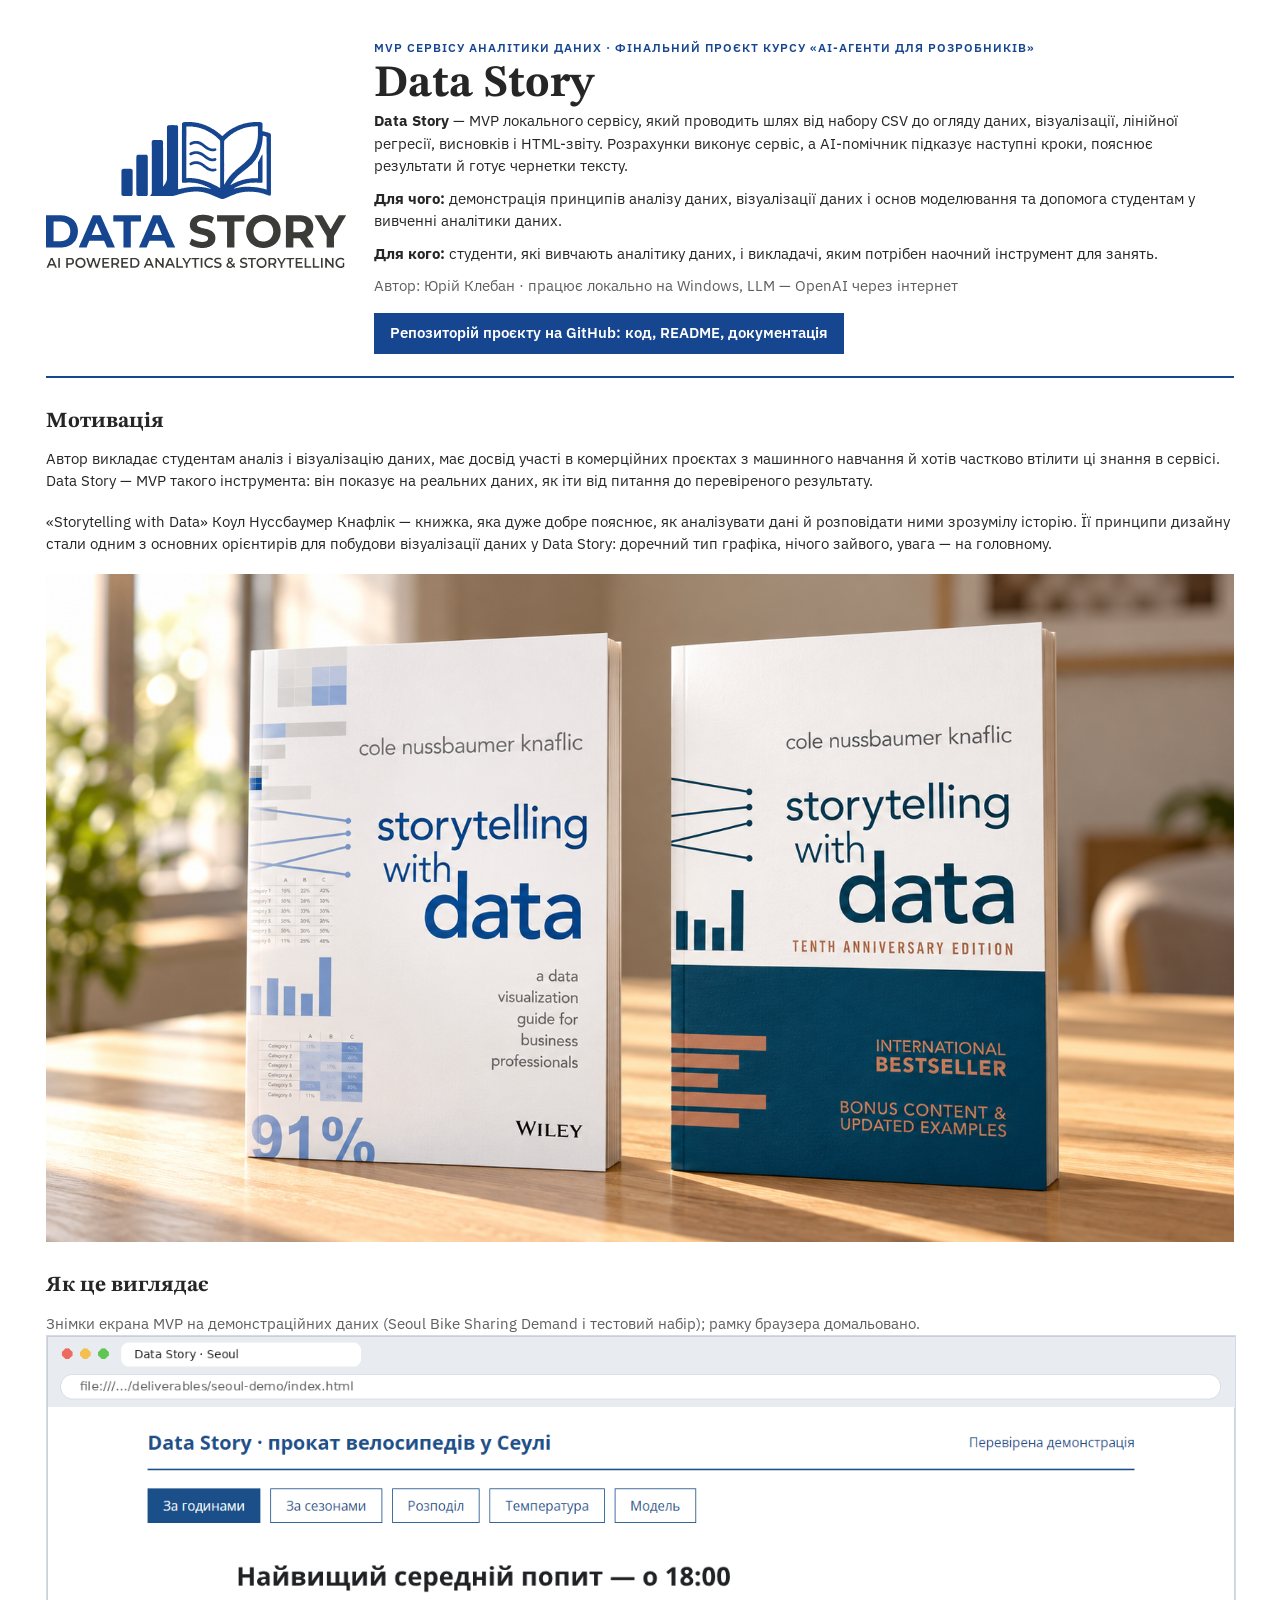
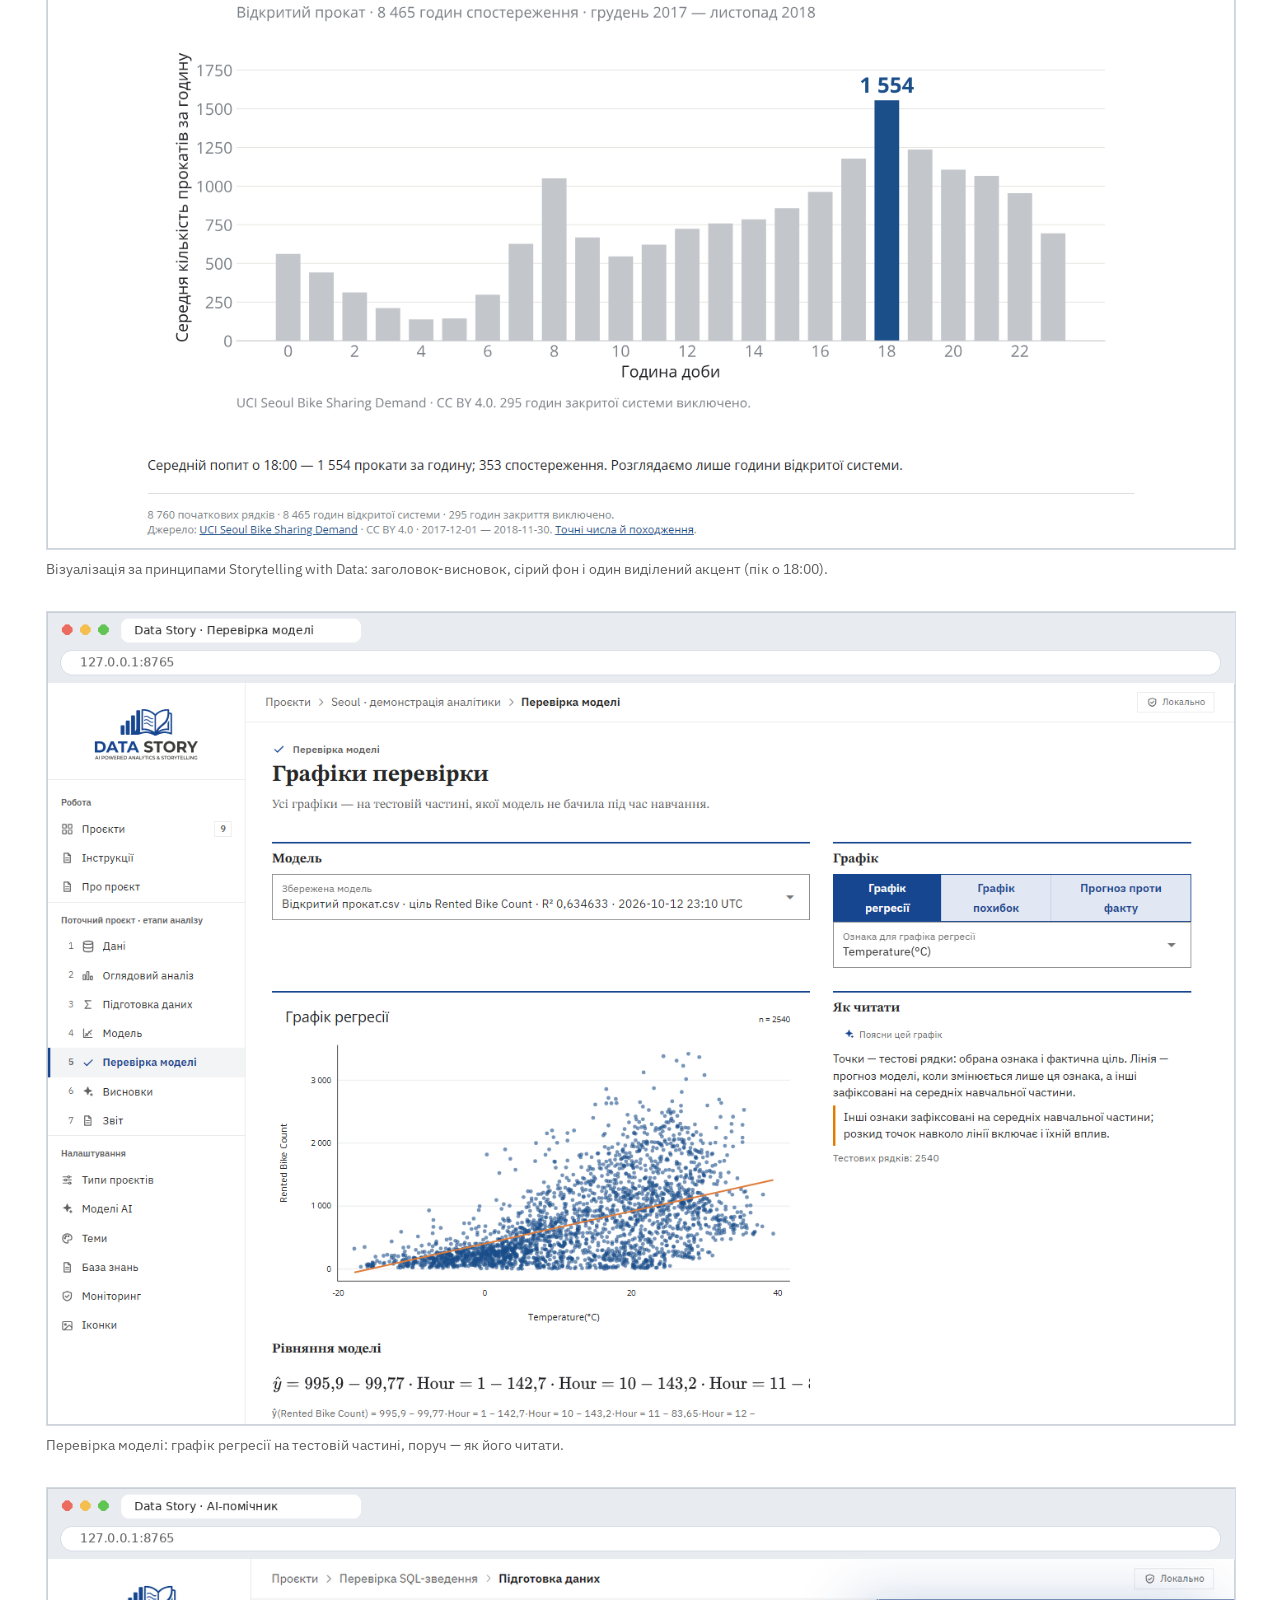
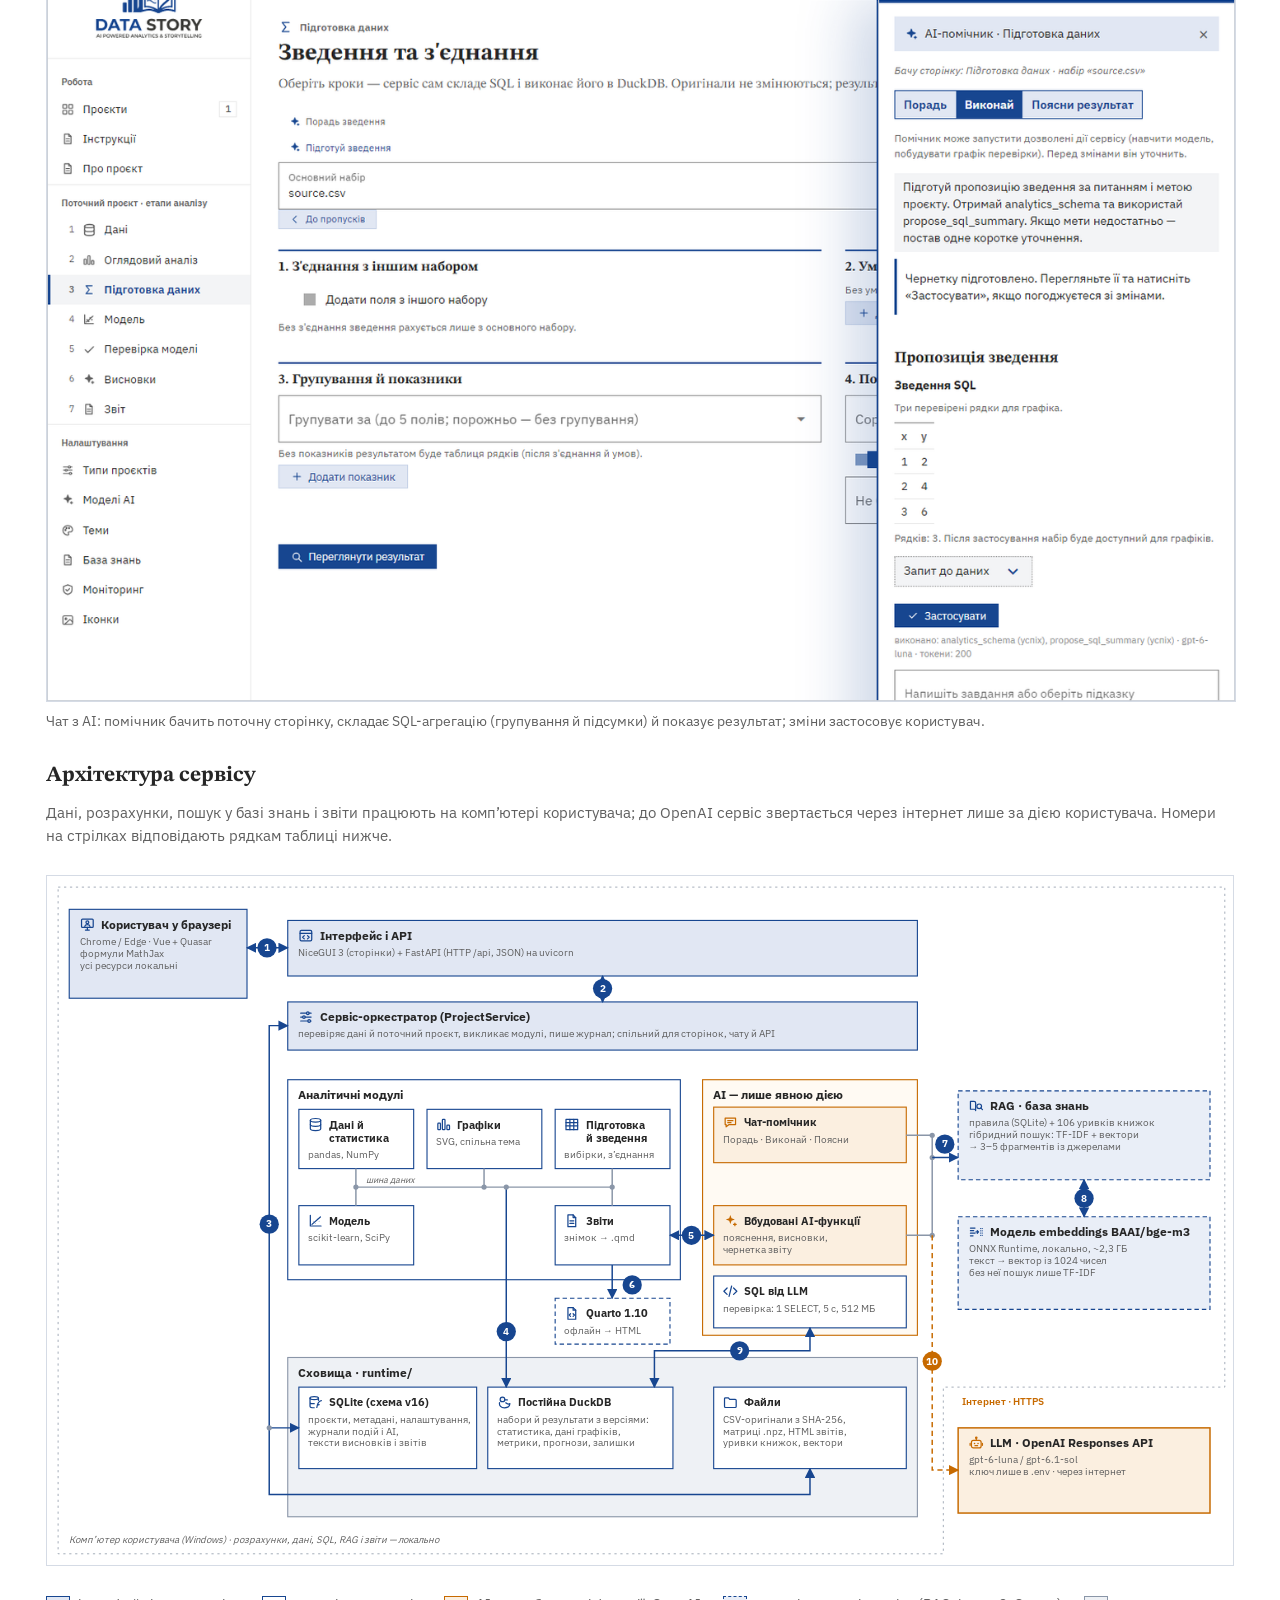
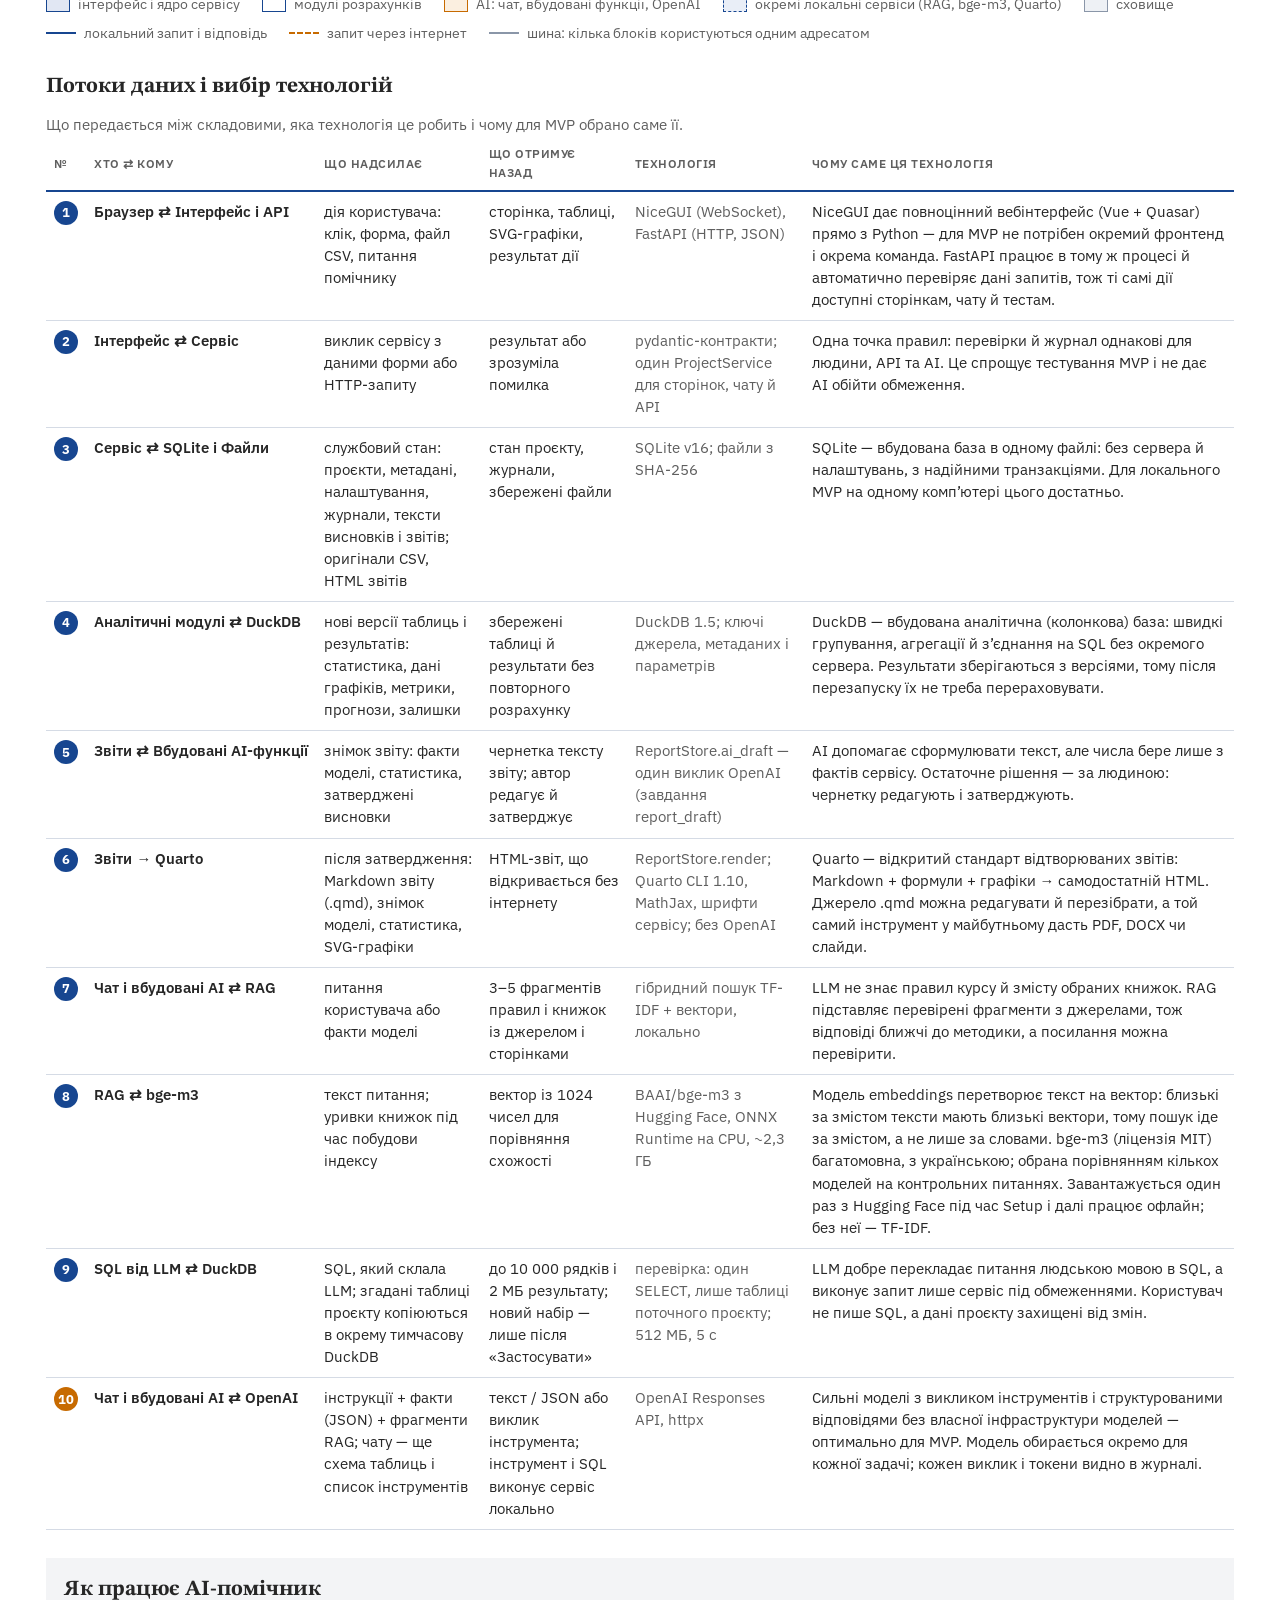
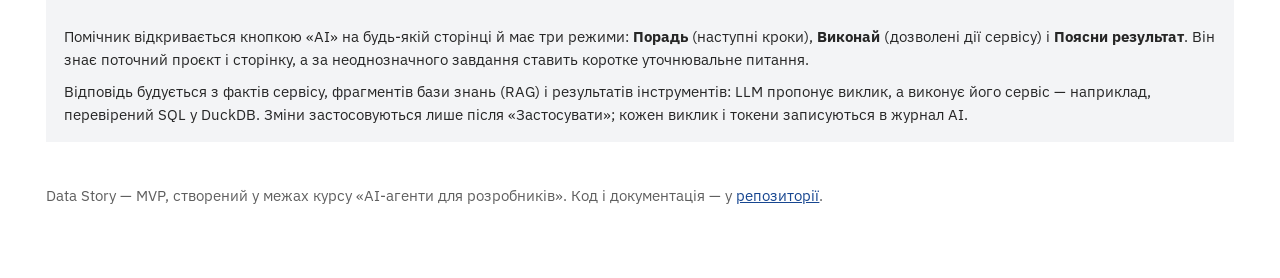
==== commit c982b788: "History 124: use 'агрегація' instead of 'зведення'; full-width About page Co-Authored-By: Claude Opu" ====
--- a/src/data_story/assets/about/index.html
+++ b/src/data_story/assets/about/index.html
@@ -24,9 +24,9 @@
 .kicker { font-size:.78rem; letter-spacing:.08em; text-transform:uppercase; color:var(--primary); font-weight:600; }
 h1 { font-family:var(--serif); font-size:clamp(1.7rem,3.2vw,2.4rem); line-height:1.15; margin:0; text-wrap:balance; }
 h2 { font-family:var(--serif); font-size:1.35rem; margin:0 0 10px; }
-.lead { color:var(--ink2); max-width:70ch; margin:0; }
-.motivation p { max-width:85ch; margin:0 0 18px; }
-.motivation img { display:block; width:100%; max-width:1040px; height:auto; }
+.lead { color:var(--ink2); margin:0; }
+.motivation p { margin:0 0 18px; }
+.motivation img { display:block; width:100%; height:auto; }
 .figure { overflow-x:auto; border:1px solid var(--rule); background:var(--paper); }
 .figure svg { display:block; width:100%; min-width:900px; height:auto; }
 .legend { display:flex; flex-wrap:wrap; gap:8px 22px; font-size:.86rem; color:var(--ink2); }
@@ -74,13 +74,13 @@
 .hero { display:grid; grid-template-columns:minmax(200px,300px) 1fr; gap:28px; align-items:center; border-bottom:2px solid var(--primary); padding-bottom:22px; }
 .hero img { width:100%; height:auto; }
 .hero h1 { font-size:clamp(2rem,4vw,2.8rem); }
-.hero p { margin:0 0 10px; max-width:75ch; }
+.hero p { margin:0 0 10px; }
 .hero ul { margin:0 0 12px; padding-left:20px; }
 .meta { font-size:.92rem; color:var(--ink2); }
 .btn { display:inline-block; margin-top:6px; padding:9px 16px; background:var(--primary); color:#fff; text-decoration:none; font-weight:600; }
 .btn:hover, .btn:focus-visible { background:#0f3470; }
 a { color:var(--primary); }
-.shots { display:grid; grid-template-columns:repeat(auto-fit,minmax(min(100%,520px),1fr)); gap:26px; }
+.shots { display:grid; grid-template-columns:1fr; gap:32px; }
 .shots figure { margin:0; display:flex; flex-direction:column; gap:8px; }
 .shots img { width:100%; height:auto; border:1px solid var(--rule); }
 .shots figcaption { font-size:.9rem; color:var(--ink2); }
@@ -112,7 +112,7 @@
   <div class="shots">
     <figure><img src="screens/charts-seoul.png" width="1442" height="987" loading="lazy" alt="Демонстраційна галерея Seoul у вікні браузера: стовпчиковий графік середнього попиту за годинами з виділеним піком о 18:00"><figcaption>Візуалізація за принципами Storytelling with Data: заголовок-висновок, сірий фон і один виділений акцент (пік о 18:00).</figcaption></figure>
     <figure><img src="screens/model-check.png" width="1442" height="987" loading="lazy" alt="Сторінка перевірки моделі у вікні браузера: графік регресії кількості прокатів від температури на тестових даних із поясненням"><figcaption>Перевірка моделі: графік регресії на тестовій частині, поруч — як його читати.</figcaption></figure>
-    <figure><img src="screens/chat-sql.png" width="1442" height="987" loading="lazy" alt="AI-помічник у вікні браузера: у режимі «Виконай» готує пропозицію зведення з таблицею результату й кнопкою «Застосувати»"><figcaption>Чат з AI: помічник бачить поточну сторінку, складає SQL-зведення й показує результат; зміни застосовує користувач.</figcaption></figure>
+    <figure><img src="screens/chat-sql.png" width="1442" height="987" loading="lazy" alt="AI-помічник у вікні браузера: у режимі «Виконай» готує пропозицію агрегації з таблицею результату й кнопкою «Застосувати»"><figcaption>Чат з AI: помічник бачить поточну сторінку, складає SQL-агрегацію (групування й підсумки) й показує результат; зміни застосовує користувач.</figcaption></figure>
   </div>
 </section>
 <section aria-labelledby="arch-title">
@@ -145,7 +145,7 @@
   <p class="lead">Що передається між складовими, яка технологія це робить і чому для MVP обрано саме її.</p>
   <div class="tablewrap"><table>
     <thead><tr><th>№</th><th>Хто ⇄ кому</th><th>Що надсилає</th><th>Що отримує назад</th><th>Технологія</th><th>Чому саме ця технологія</th></tr></thead>
-    <tbody><tr><td class="n"><span class="nb">1</span></td><td class="who">Браузер ⇄ Інтерфейс і API</td><td>дія користувача: клік, форма, файл CSV, питання помічнику</td><td>сторінка, таблиці, SVG-графіки, результат дії</td><td class="tech">NiceGUI (WebSocket), FastAPI (HTTP, JSON)</td><td class="why">NiceGUI дає повноцінний вебінтерфейс (Vue + Quasar) прямо з Python — для MVP не потрібен окремий фронтенд і окрема команда. FastAPI працює в тому ж процесі й автоматично перевіряє дані запитів, тож ті самі дії доступні сторінкам, чату й тестам.</td></tr><tr><td class="n"><span class="nb">2</span></td><td class="who">Інтерфейс ⇄ Сервіс</td><td>виклик сервісу з даними форми або HTTP-запиту</td><td>результат або зрозуміла помилка</td><td class="tech">pydantic-контракти; один ProjectService для сторінок, чату й API</td><td class="why">Одна точка правил: перевірки й журнал однакові для людини, API та AI. Це спрощує тестування MVP і не дає AI обійти обмеження.</td></tr><tr><td class="n"><span class="nb">3</span></td><td class="who">Сервіс ⇄ SQLite і Файли</td><td>службовий стан: проєкти, метадані, налаштування, журнали, тексти висновків і звітів; оригінали CSV, HTML звітів</td><td>стан проєкту, журнали, збережені файли</td><td class="tech">SQLite v16; файли з SHA-256</td><td class="why">SQLite — вбудована база в одному файлі: без сервера й налаштувань, з надійними транзакціями. Для локального MVP на одному комп’ютері цього достатньо.</td></tr><tr><td class="n"><span class="nb">4</span></td><td class="who">Аналітичні модулі ⇄ DuckDB</td><td>нові версії таблиць і результатів: статистика, дані графіків, метрики, прогнози, залишки</td><td>збережені таблиці й результати без повторного розрахунку</td><td class="tech">DuckDB 1.5; ключі джерела, метаданих і параметрів</td><td class="why">DuckDB — вбудована аналітична (колонкова) база: швидкі групування, зведення й з’єднання на SQL без окремого сервера. Результати зберігаються з версіями, тому після перезапуску їх не треба перераховувати.</td></tr><tr><td class="n"><span class="nb">5</span></td><td class="who">Звіти ⇄ Вбудовані AI-функції</td><td>знімок звіту: факти моделі, статистика, затверджені висновки</td><td>чернетка тексту звіту; автор редагує й затверджує</td><td class="tech">ReportStore.ai_draft — один виклик OpenAI (завдання report_draft)</td><td class="why">AI допомагає сформулювати текст, але числа бере лише з фактів сервісу. Остаточне рішення — за людиною: чернетку редагують і затверджують.</td></tr><tr><td class="n"><span class="nb">6</span></td><td class="who">Звіти → Quarto</td><td>після затвердження: Markdown звіту (.qmd), знімок моделі, статистика, SVG-графіки</td><td>HTML-звіт, що відкривається без інтернету</td><td class="tech">ReportStore.render; Quarto CLI 1.10, MathJax, шрифти сервісу; без OpenAI</td><td class="why">Quarto — відкритий стандарт відтворюваних звітів: Markdown + формули + графіки → самодостатній HTML. Джерело .qmd можна редагувати й перезібрати, а той самий інструмент у майбутньому дасть PDF, DOCX чи слайди.</td></tr><tr><td class="n"><span class="nb">7</span></td><td class="who">Чат і вбудовані AI ⇄ RAG</td><td>питання користувача або факти моделі</td><td>3–5 фрагментів правил і книжок із джерелом і сторінками</td><td class="tech">гібридний пошук TF-IDF + вектори, локально</td><td class="why">LLM не знає правил курсу й змісту обраних книжок. RAG підставляє перевірені фрагменти з джерелами, тож відповіді ближчі до методики, а посилання можна перевірити.</td></tr><tr><td class="n"><span class="nb">8</span></td><td class="who">RAG ⇄ bge-m3</td><td>текст питання; уривки книжок під час побудови індексу</td><td>вектор із 1024 чисел для порівняння схожості</td><td class="tech">BAAI/bge-m3 з Hugging Face, ONNX Runtime на CPU, ~2,3 ГБ</td><td class="why">Модель embeddings перетворює текст на вектор: близькі за змістом тексти мають близькі вектори, тому пошук іде за змістом, а не лише за словами. bge-m3 (ліцензія MIT) багатомовна, з українською; обрана порівнянням кількох моделей на контрольних питаннях. Завантажується один раз з Hugging Face під час Setup і далі працює офлайн; без неї — TF-IDF.</td></tr><tr><td class="n"><span class="nb">9</span></td><td class="who">SQL від LLM ⇄ DuckDB</td><td>SQL, який склала LLM; згадані таблиці проєкту копіюються в окрему тимчасову DuckDB</td><td>до 10 000 рядків і 2 МБ результату; новий набір — лише після «Застосувати»</td><td class="tech">перевірка: один SELECT, лише таблиці поточного проєкту; 512 МБ, 5 с</td><td class="why">LLM добре перекладає питання людською мовою в SQL, а виконує запит лише сервіс під обмеженнями. Користувач не пише SQL, а дані проєкту захищені від змін.</td></tr><tr><td class="n"><span class="nb o">10</span></td><td class="who">Чат і вбудовані AI ⇄ OpenAI</td><td>інструкції + факти (JSON) + фрагменти RAG; чату — ще схема таблиць і список інструментів</td><td>текст / JSON або виклик інструмента; інструмент і SQL виконує сервіс локально</td><td class="tech">OpenAI Responses API, httpx</td><td class="why">Сильні моделі з викликом інструментів і структурованими відповідями без власної інфраструктури моделей — оптимально для MVP. Модель обирається окремо для кожної задачі; кожен виклик і токени видно в журналі.</td></tr></tbody>
+    <tbody><tr><td class="n"><span class="nb">1</span></td><td class="who">Браузер ⇄ Інтерфейс і API</td><td>дія користувача: клік, форма, файл CSV, питання помічнику</td><td>сторінка, таблиці, SVG-графіки, результат дії</td><td class="tech">NiceGUI (WebSocket), FastAPI (HTTP, JSON)</td><td class="why">NiceGUI дає повноцінний вебінтерфейс (Vue + Quasar) прямо з Python — для MVP не потрібен окремий фронтенд і окрема команда. FastAPI працює в тому ж процесі й автоматично перевіряє дані запитів, тож ті самі дії доступні сторінкам, чату й тестам.</td></tr><tr><td class="n"><span class="nb">2</span></td><td class="who">Інтерфейс ⇄ Сервіс</td><td>виклик сервісу з даними форми або HTTP-запиту</td><td>результат або зрозуміла помилка</td><td class="tech">pydantic-контракти; один ProjectService для сторінок, чату й API</td><td class="why">Одна точка правил: перевірки й журнал однакові для людини, API та AI. Це спрощує тестування MVP і не дає AI обійти обмеження.</td></tr><tr><td class="n"><span class="nb">3</span></td><td class="who">Сервіс ⇄ SQLite і Файли</td><td>службовий стан: проєкти, метадані, налаштування, журнали, тексти висновків і звітів; оригінали CSV, HTML звітів</td><td>стан проєкту, журнали, збережені файли</td><td class="tech">SQLite v16; файли з SHA-256</td><td class="why">SQLite — вбудована база в одному файлі: без сервера й налаштувань, з надійними транзакціями. Для локального MVP на одному комп’ютері цього достатньо.</td></tr><tr><td class="n"><span class="nb">4</span></td><td class="who">Аналітичні модулі ⇄ DuckDB</td><td>нові версії таблиць і результатів: статистика, дані графіків, метрики, прогнози, залишки</td><td>збережені таблиці й результати без повторного розрахунку</td><td class="tech">DuckDB 1.5; ключі джерела, метаданих і параметрів</td><td class="why">DuckDB — вбудована аналітична (колонкова) база: швидкі групування, агрегації й з’єднання на SQL без окремого сервера. Результати зберігаються з версіями, тому після перезапуску їх не треба перераховувати.</td></tr><tr><td class="n"><span class="nb">5</span></td><td class="who">Звіти ⇄ Вбудовані AI-функції</td><td>знімок звіту: факти моделі, статистика, затверджені висновки</td><td>чернетка тексту звіту; автор редагує й затверджує</td><td class="tech">ReportStore.ai_draft — один виклик OpenAI (завдання report_draft)</td><td class="why">AI допомагає сформулювати текст, але числа бере лише з фактів сервісу. Остаточне рішення — за людиною: чернетку редагують і затверджують.</td></tr><tr><td class="n"><span class="nb">6</span></td><td class="who">Звіти → Quarto</td><td>після затвердження: Markdown звіту (.qmd), знімок моделі, статистика, SVG-графіки</td><td>HTML-звіт, що відкривається без інтернету</td><td class="tech">ReportStore.render; Quarto CLI 1.10, MathJax, шрифти сервісу; без OpenAI</td><td class="why">Quarto — відкритий стандарт відтворюваних звітів: Markdown + формули + графіки → самодостатній HTML. Джерело .qmd можна редагувати й перезібрати, а той самий інструмент у майбутньому дасть PDF, DOCX чи слайди.</td></tr><tr><td class="n"><span class="nb">7</span></td><td class="who">Чат і вбудовані AI ⇄ RAG</td><td>питання користувача або факти моделі</td><td>3–5 фрагментів правил і книжок із джерелом і сторінками</td><td class="tech">гібридний пошук TF-IDF + вектори, локально</td><td class="why">LLM не знає правил курсу й змісту обраних книжок. RAG підставляє перевірені фрагменти з джерелами, тож відповіді ближчі до методики, а посилання можна перевірити.</td></tr><tr><td class="n"><span class="nb">8</span></td><td class="who">RAG ⇄ bge-m3</td><td>текст питання; уривки книжок під час побудови індексу</td><td>вектор із 1024 чисел для порівняння схожості</td><td class="tech">BAAI/bge-m3 з Hugging Face, ONNX Runtime на CPU, ~2,3 ГБ</td><td class="why">Модель embeddings перетворює текст на вектор: близькі за змістом тексти мають близькі вектори, тому пошук іде за змістом, а не лише за словами. bge-m3 (ліцензія MIT) багатомовна, з українською; обрана порівнянням кількох моделей на контрольних питаннях. Завантажується один раз з Hugging Face під час Setup і далі працює офлайн; без неї — TF-IDF.</td></tr><tr><td class="n"><span class="nb">9</span></td><td class="who">SQL від LLM ⇄ DuckDB</td><td>SQL, який склала LLM; згадані таблиці проєкту копіюються в окрему тимчасову DuckDB</td><td>до 10 000 рядків і 2 МБ результату; новий набір — лише після «Застосувати»</td><td class="tech">перевірка: один SELECT, лише таблиці поточного проєкту; 512 МБ, 5 с</td><td class="why">LLM добре перекладає питання людською мовою в SQL, а виконує запит лише сервіс під обмеженнями. Користувач не пише SQL, а дані проєкту захищені від змін.</td></tr><tr><td class="n"><span class="nb o">10</span></td><td class="who">Чат і вбудовані AI ⇄ OpenAI</td><td>інструкції + факти (JSON) + фрагменти RAG; чату — ще схема таблиць і список інструментів</td><td>текст / JSON або виклик інструмента; інструмент і SQL виконує сервіс локально</td><td class="tech">OpenAI Responses API, httpx</td><td class="why">Сильні моделі з викликом інструментів і структурованими відповідями без власної інфраструктури моделей — оптимально для MVP. Модель обирається окремо для кожної задачі; кожен виклик і токени видно в журналі.</td></tr></tbody>
   </table></div>
 </section>
 <section class="facts" aria-labelledby="assistant-title">
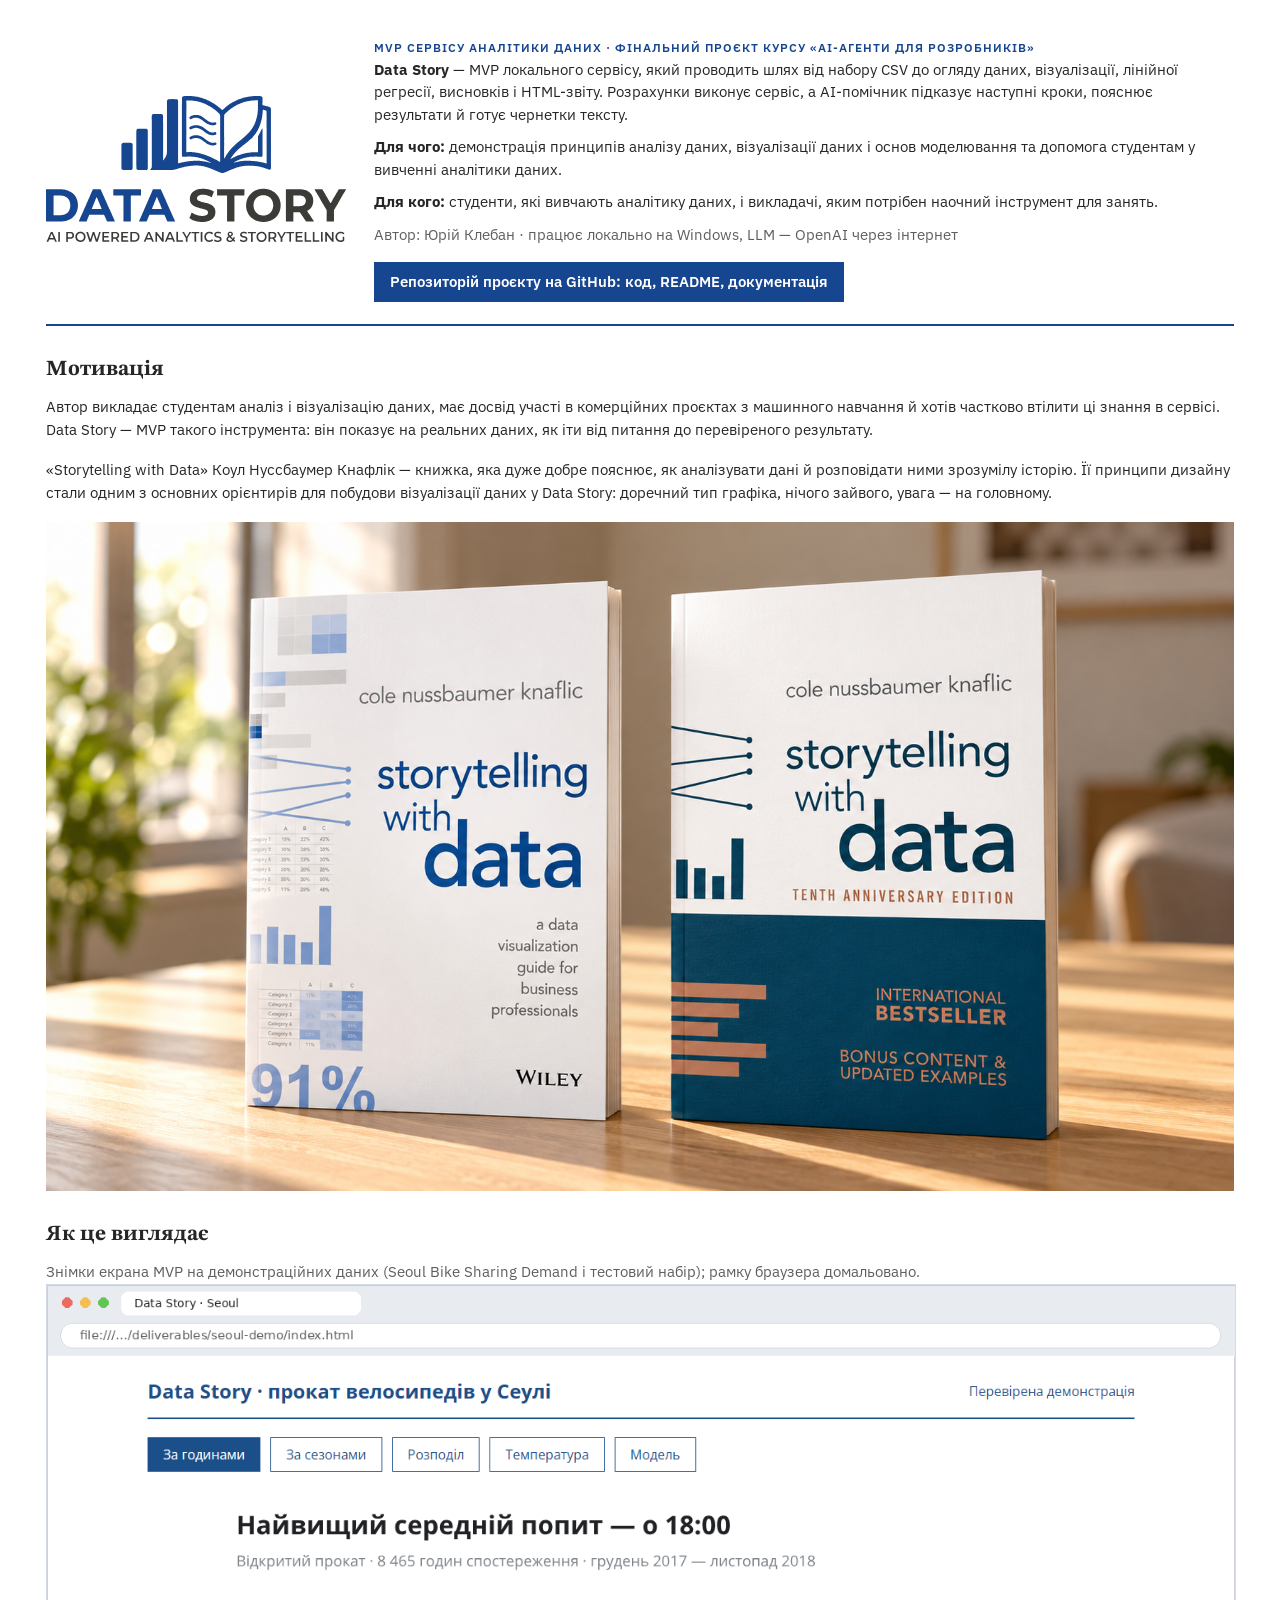
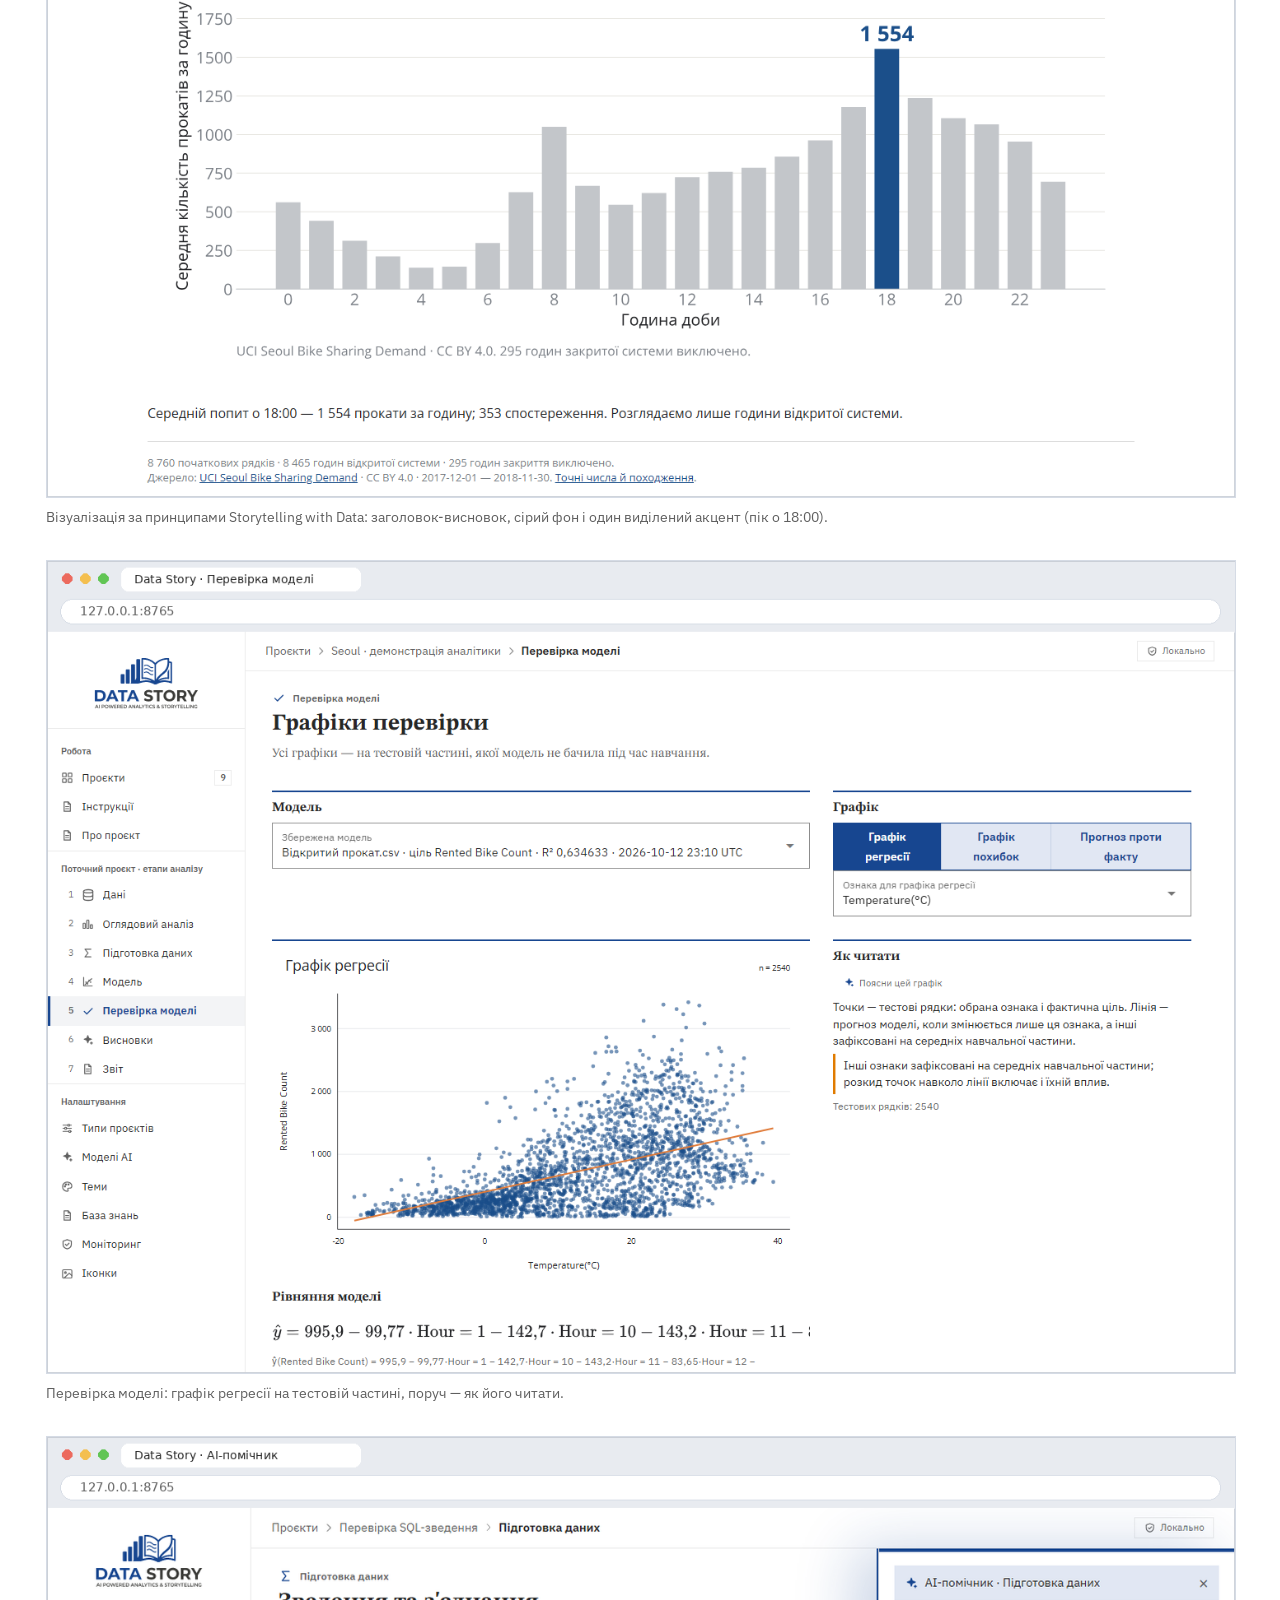
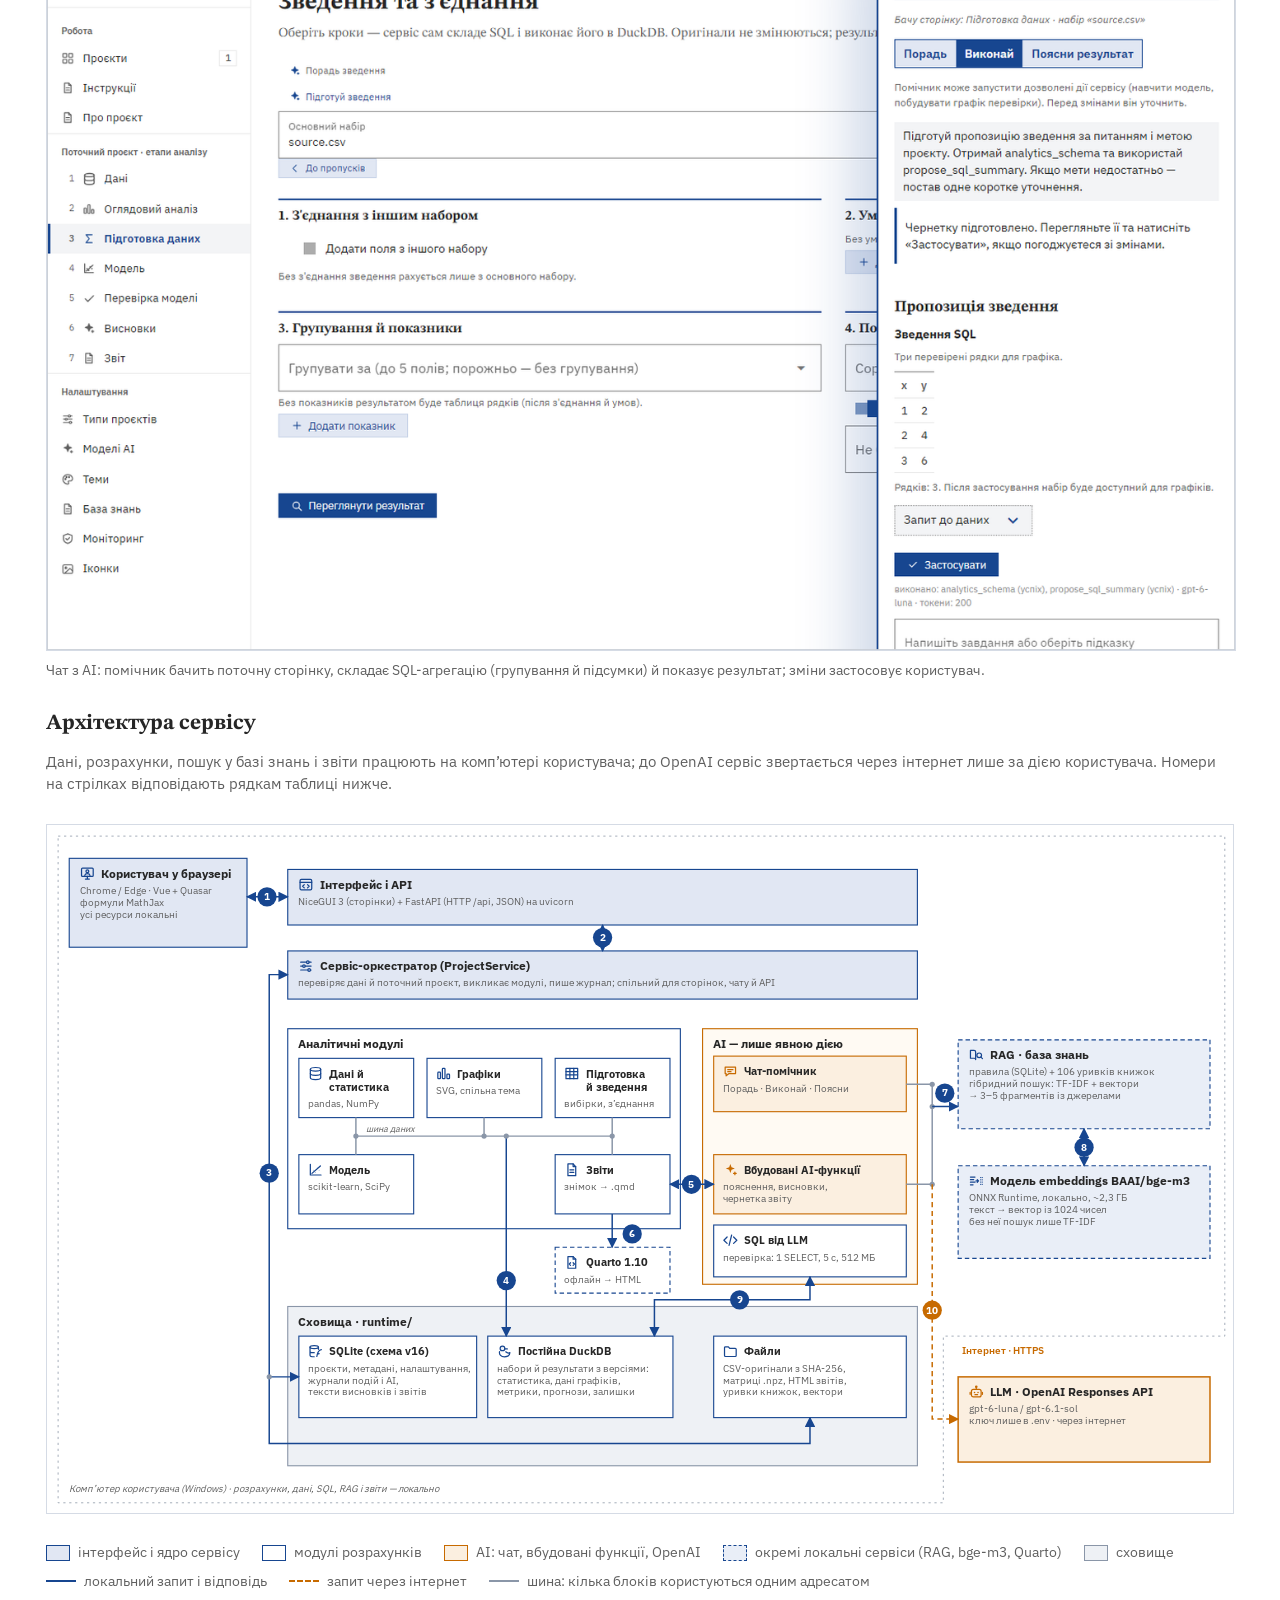
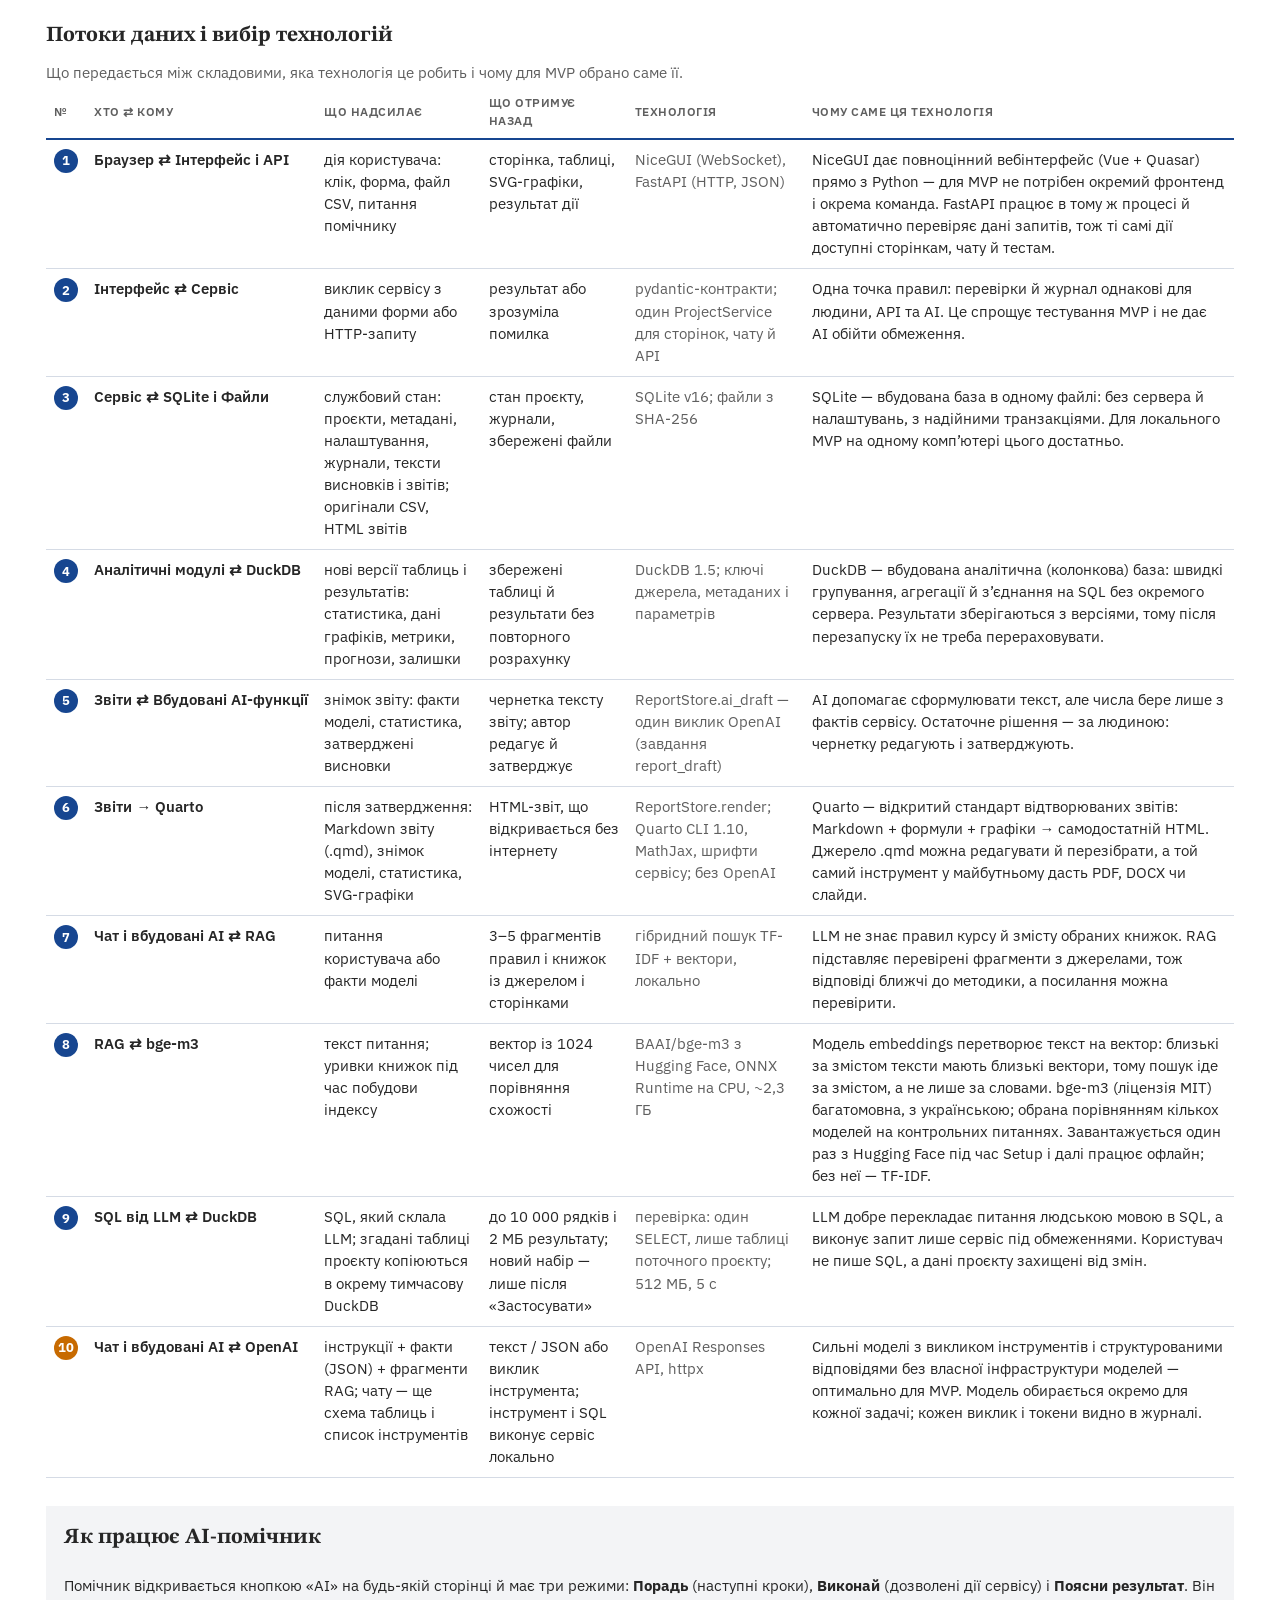
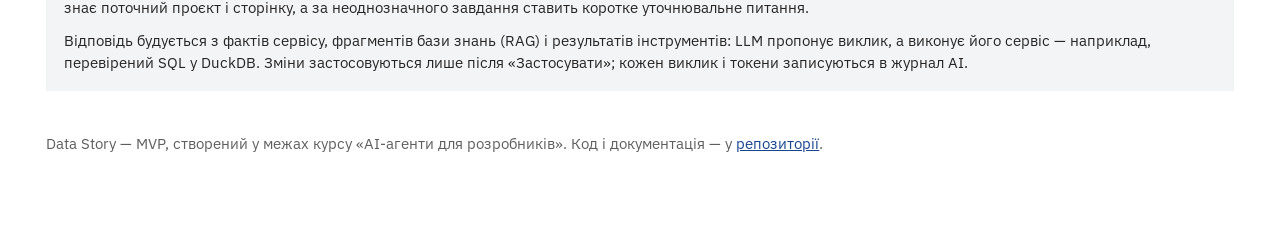
==== commit d033ac2b: "About page: drop the large title, the logo names the project Co-Authored-By: Claude Opus 5.5 <norepl" ====
--- a/src/data_story/assets/about/index.html
+++ b/src/data_story/assets/about/index.html
@@ -73,7 +73,7 @@
 @media (max-width:820px) { .cols2 { grid-template-columns:1fr; } }
 .hero { display:grid; grid-template-columns:minmax(200px,300px) 1fr; gap:28px; align-items:center; border-bottom:2px solid var(--primary); padding-bottom:22px; }
 .hero img { width:100%; height:auto; }
-.hero h1 { font-size:clamp(2rem,4vw,2.8rem); }
+.sr-only { position:absolute; width:1px; height:1px; overflow:hidden; clip:rect(0 0 0 0); white-space:nowrap; }
 .hero p { margin:0 0 10px; }
 .hero ul { margin:0 0 12px; padding-left:20px; }
 .meta { font-size:.92rem; color:var(--ink2); }
@@ -92,7 +92,7 @@
   <img src="../logo/logo-panel.svg" width="300" height="146" alt="Логотип Data Story">
   <div>
     <span class="kicker">MVP сервісу аналітики даних · фінальний проєкт курсу «AI-агенти для розробників»</span>
-    <h1 id="about-title">Data Story</h1>
+    <h1 id="about-title" class="sr-only">Data Story</h1>
     <p><b>Data Story</b> — MVP локального сервісу, який проводить шлях від набору CSV до огляду даних, візуалізації, лінійної регресії, висновків і HTML-звіту. Розрахунки виконує сервіс, а AI-помічник підказує наступні кроки, пояснює результати й готує чернетки тексту.</p>
     <p><b>Для чого:</b> демонстрація принципів аналізу даних, візуалізації даних і основ моделювання та допомога студентам у вивченні аналітики даних.</p>
     <p><b>Для кого:</b> студенти, які вивчають аналітику даних, і викладачі, яким потрібен наочний інструмент для занять.</p>
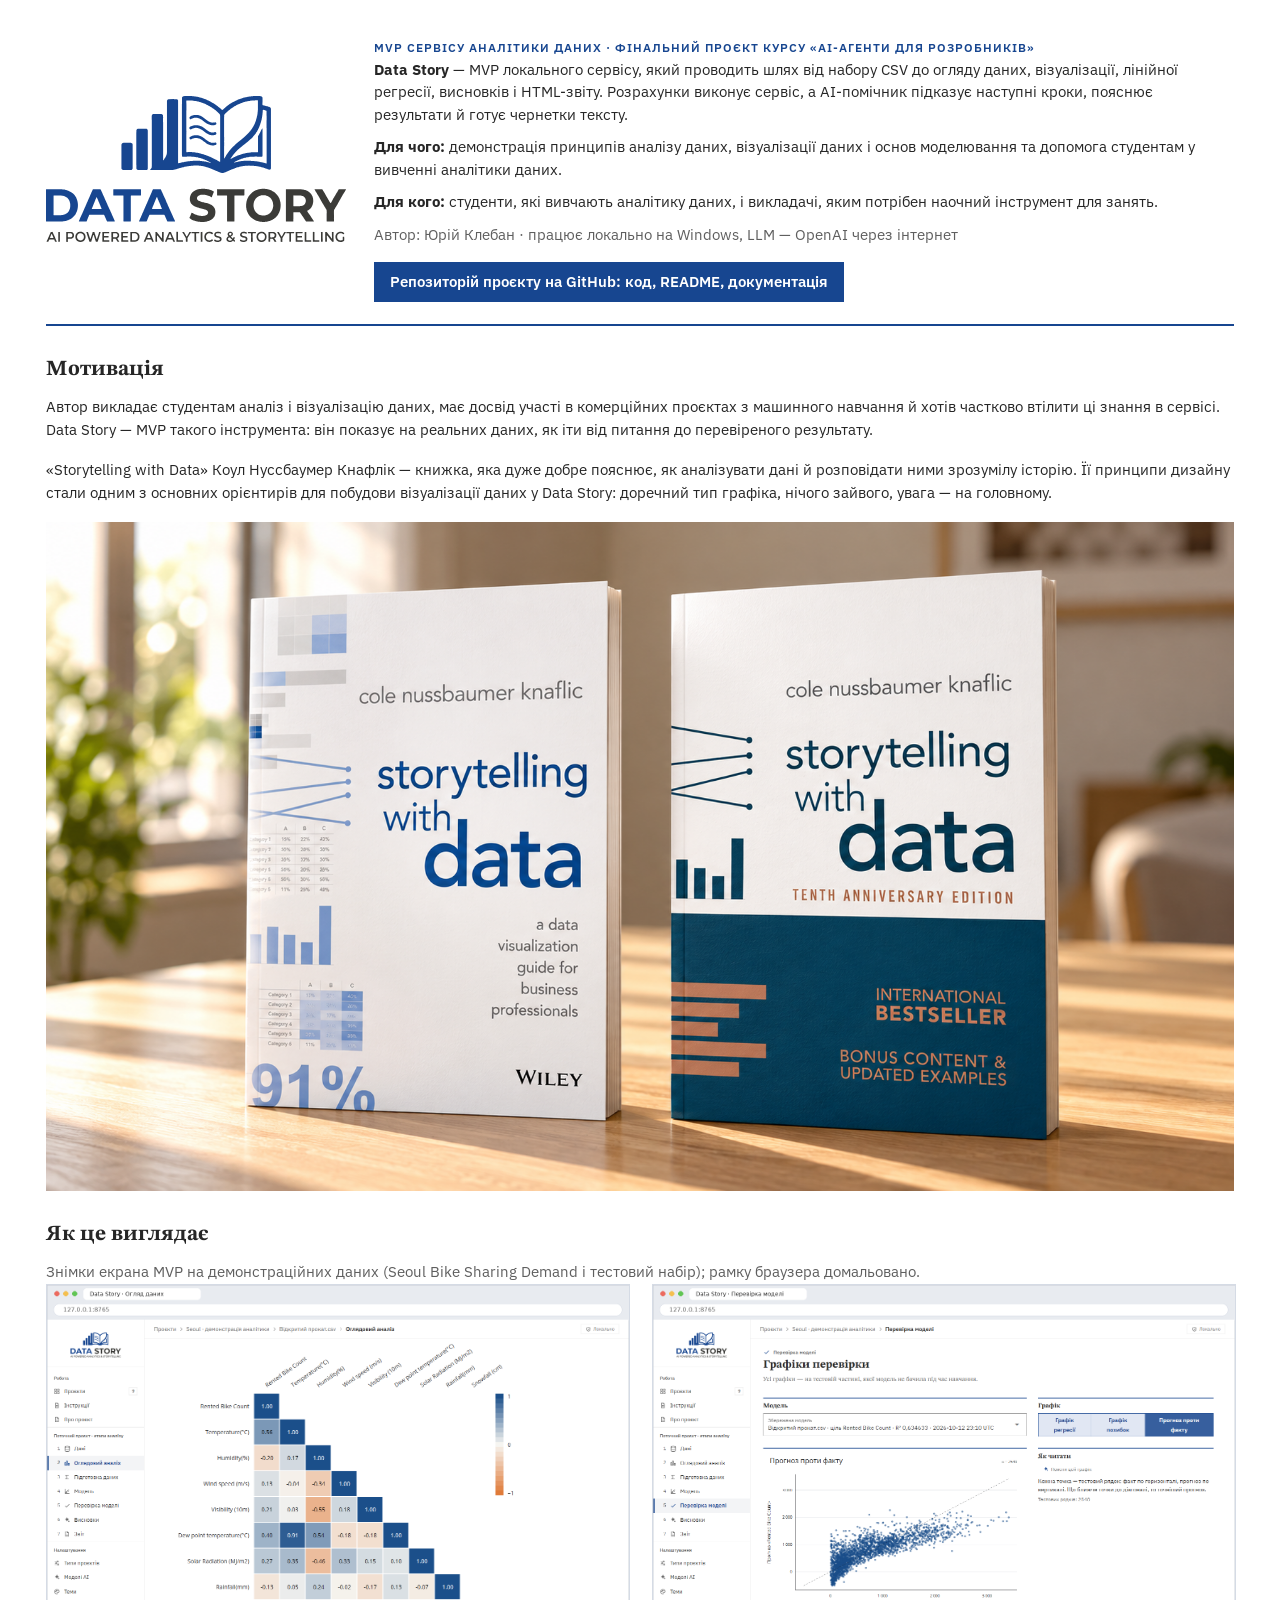
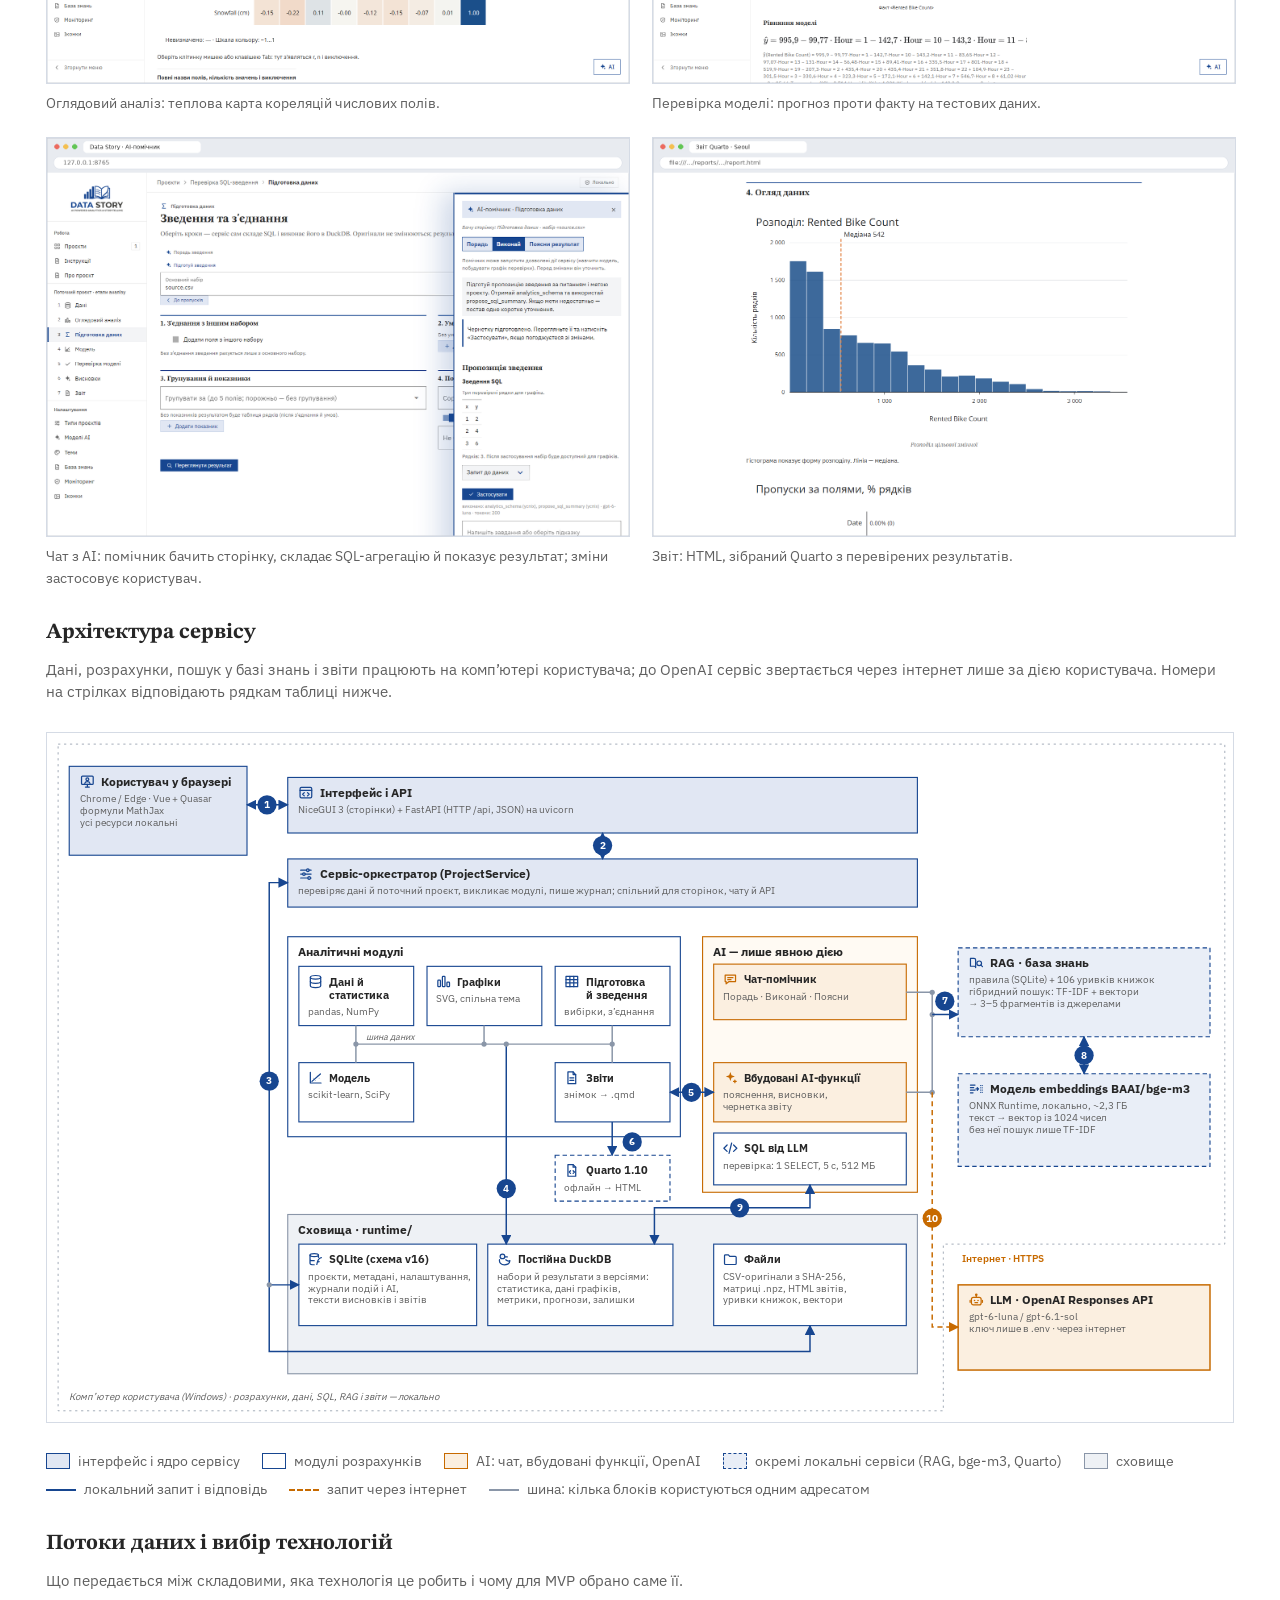
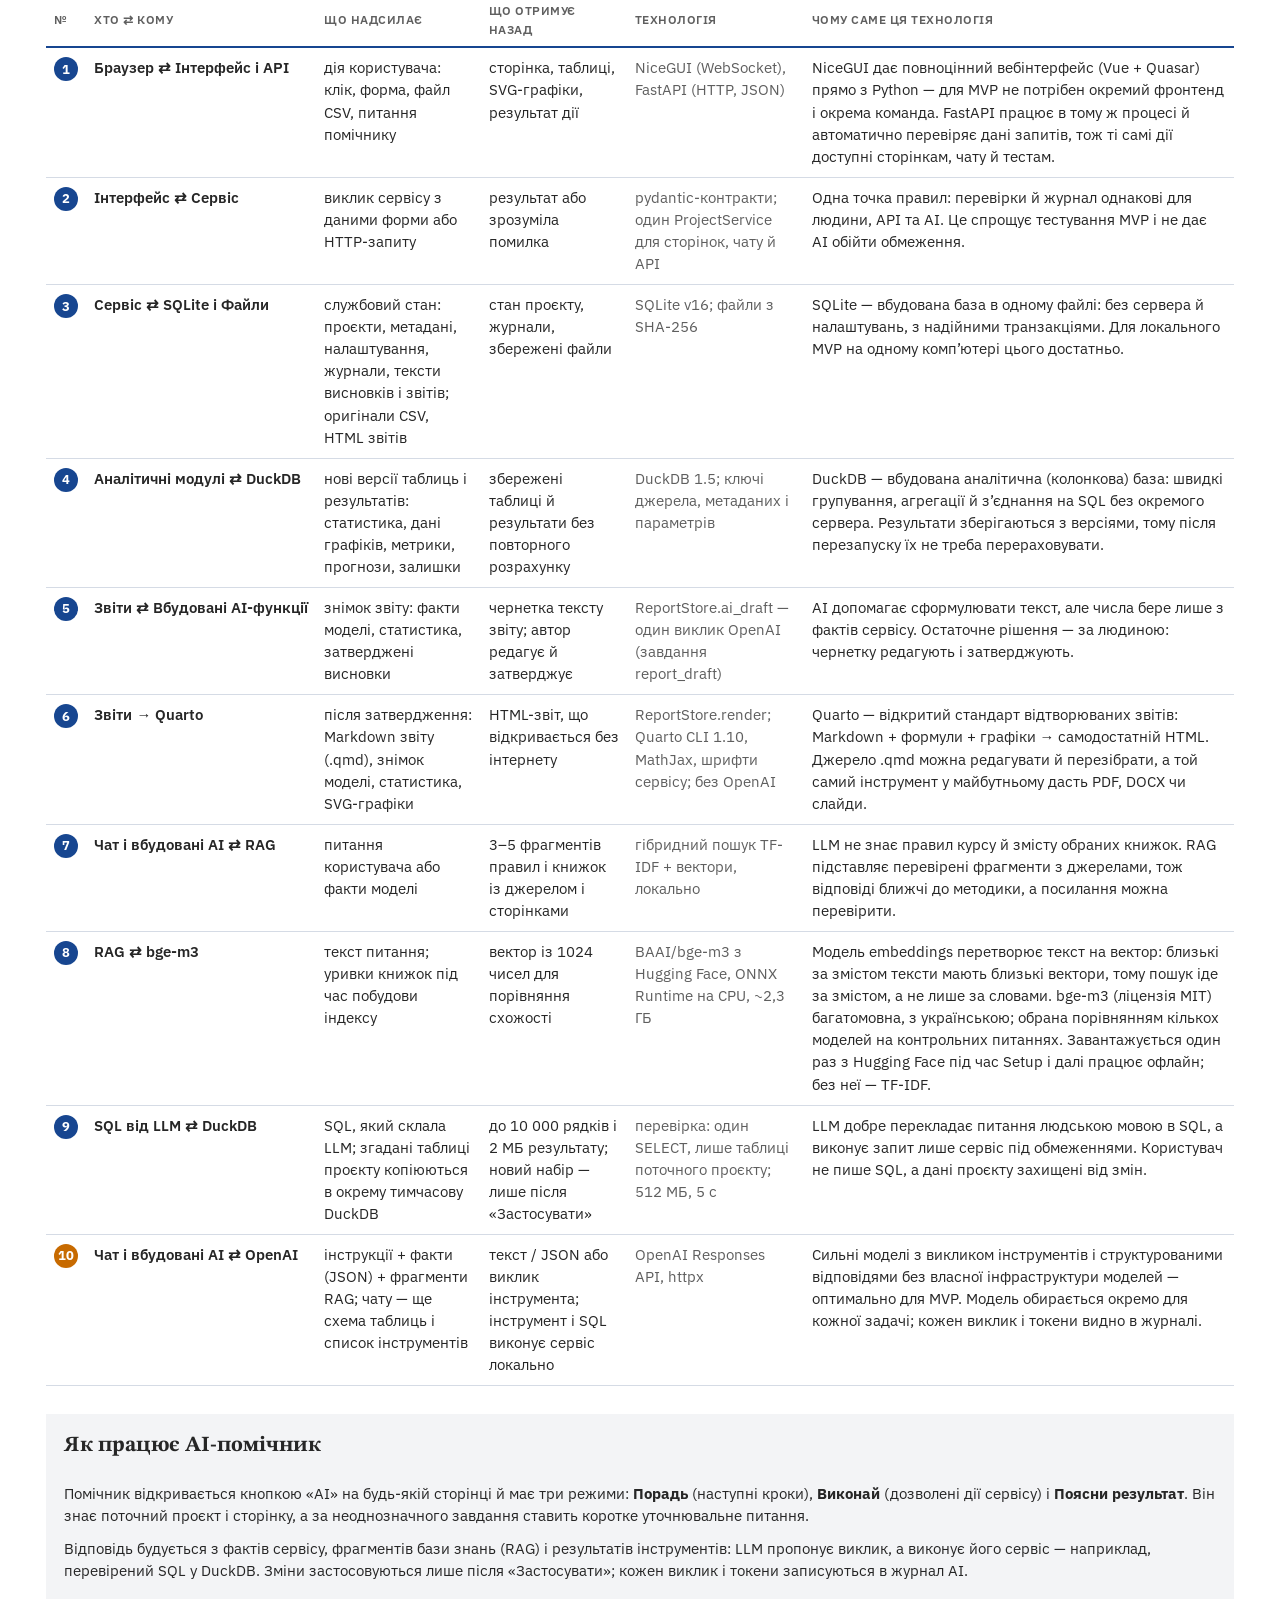
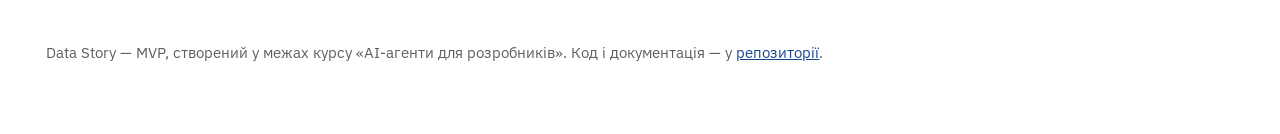
==== commit a7be0e98: "History 125: four framed screenshots in a 2x2 grid; record chat answer display bug Co-Authored-By: C" ====
--- a/src/data_story/assets/about/index.html
+++ b/src/data_story/assets/about/index.html
@@ -80,11 +80,12 @@
 .btn { display:inline-block; margin-top:6px; padding:9px 16px; background:var(--primary); color:#fff; text-decoration:none; font-weight:600; }
 .btn:hover, .btn:focus-visible { background:#0f3470; }
 a { color:var(--primary); }
-.shots { display:grid; grid-template-columns:1fr; gap:32px; }
+.shots { display:grid; grid-template-columns:repeat(2,minmax(0,1fr)); gap:24px; }
 .shots figure { margin:0; display:flex; flex-direction:column; gap:8px; }
 .shots img { width:100%; height:auto; border:1px solid var(--rule); }
 .shots figcaption { font-size:.9rem; color:var(--ink2); }
 td.why { min-width:280px; }
+@media (max-width:820px) { .shots { grid-template-columns:1fr; } }
 @media (max-width:720px) { .hero { grid-template-columns:1fr; } .hero img { max-width:240px; } }
 </style>
 <main>
@@ -110,9 +111,10 @@
   <h2 id="shots-title">Як це виглядає</h2>
   <p class="lead">Знімки екрана MVP на демонстраційних даних (Seoul Bike Sharing Demand і тестовий набір); рамку браузера домальовано.</p>
   <div class="shots">
-    <figure><img src="screens/charts-seoul.png" width="1442" height="987" loading="lazy" alt="Демонстраційна галерея Seoul у вікні браузера: стовпчиковий графік середнього попиту за годинами з виділеним піком о 18:00"><figcaption>Візуалізація за принципами Storytelling with Data: заголовок-висновок, сірий фон і один виділений акцент (пік о 18:00).</figcaption></figure>
-    <figure><img src="screens/model-check.png" width="1442" height="987" loading="lazy" alt="Сторінка перевірки моделі у вікні браузера: графік регресії кількості прокатів від температури на тестових даних із поясненням"><figcaption>Перевірка моделі: графік регресії на тестовій частині, поруч — як його читати.</figcaption></figure>
-    <figure><img src="screens/chat-sql.png" width="1442" height="987" loading="lazy" alt="AI-помічник у вікні браузера: у режимі «Виконай» готує пропозицію агрегації з таблицею результату й кнопкою «Застосувати»"><figcaption>Чат з AI: помічник бачить поточну сторінку, складає SQL-агрегацію (групування й підсумки) й показує результат; зміни застосовує користувач.</figcaption></figure>
+    <figure><img src="screens/heatmap.png" width="1442" height="987" loading="lazy" alt="Оглядовий аналіз у вікні браузера: теплова карта кореляцій дев’яти числових полів Seoul у синьо-помаранчевій шкалі"><figcaption>Оглядовий аналіз: теплова карта кореляцій числових полів.</figcaption></figure>
+    <figure><img src="screens/prediction.png" width="1442" height="987" loading="lazy" alt="Перевірка моделі у вікні браузера: діаграма «прогноз проти факту» на тестовій частині з поясненням, як її читати"><figcaption>Перевірка моделі: прогноз проти факту на тестових даних.</figcaption></figure>
+    <figure><img src="screens/chat-sql.png" width="1442" height="987" loading="lazy" alt="AI-помічник у вікні браузера: у режимі «Виконай» готує пропозицію агрегації з таблицею результату й кнопкою «Застосувати»"><figcaption>Чат з AI: помічник бачить сторінку, складає SQL-агрегацію й показує результат; зміни застосовує користувач.</figcaption></figure>
+    <figure><img src="screens/report.png" width="1442" height="987" loading="lazy" alt="HTML-звіт Quarto у вікні браузера: гістограма розподілу кількості прокатів із медіаною"><figcaption>Звіт: HTML, зібраний Quarto з перевірених результатів.</figcaption></figure>
   </div>
 </section>
 <section aria-labelledby="arch-title">
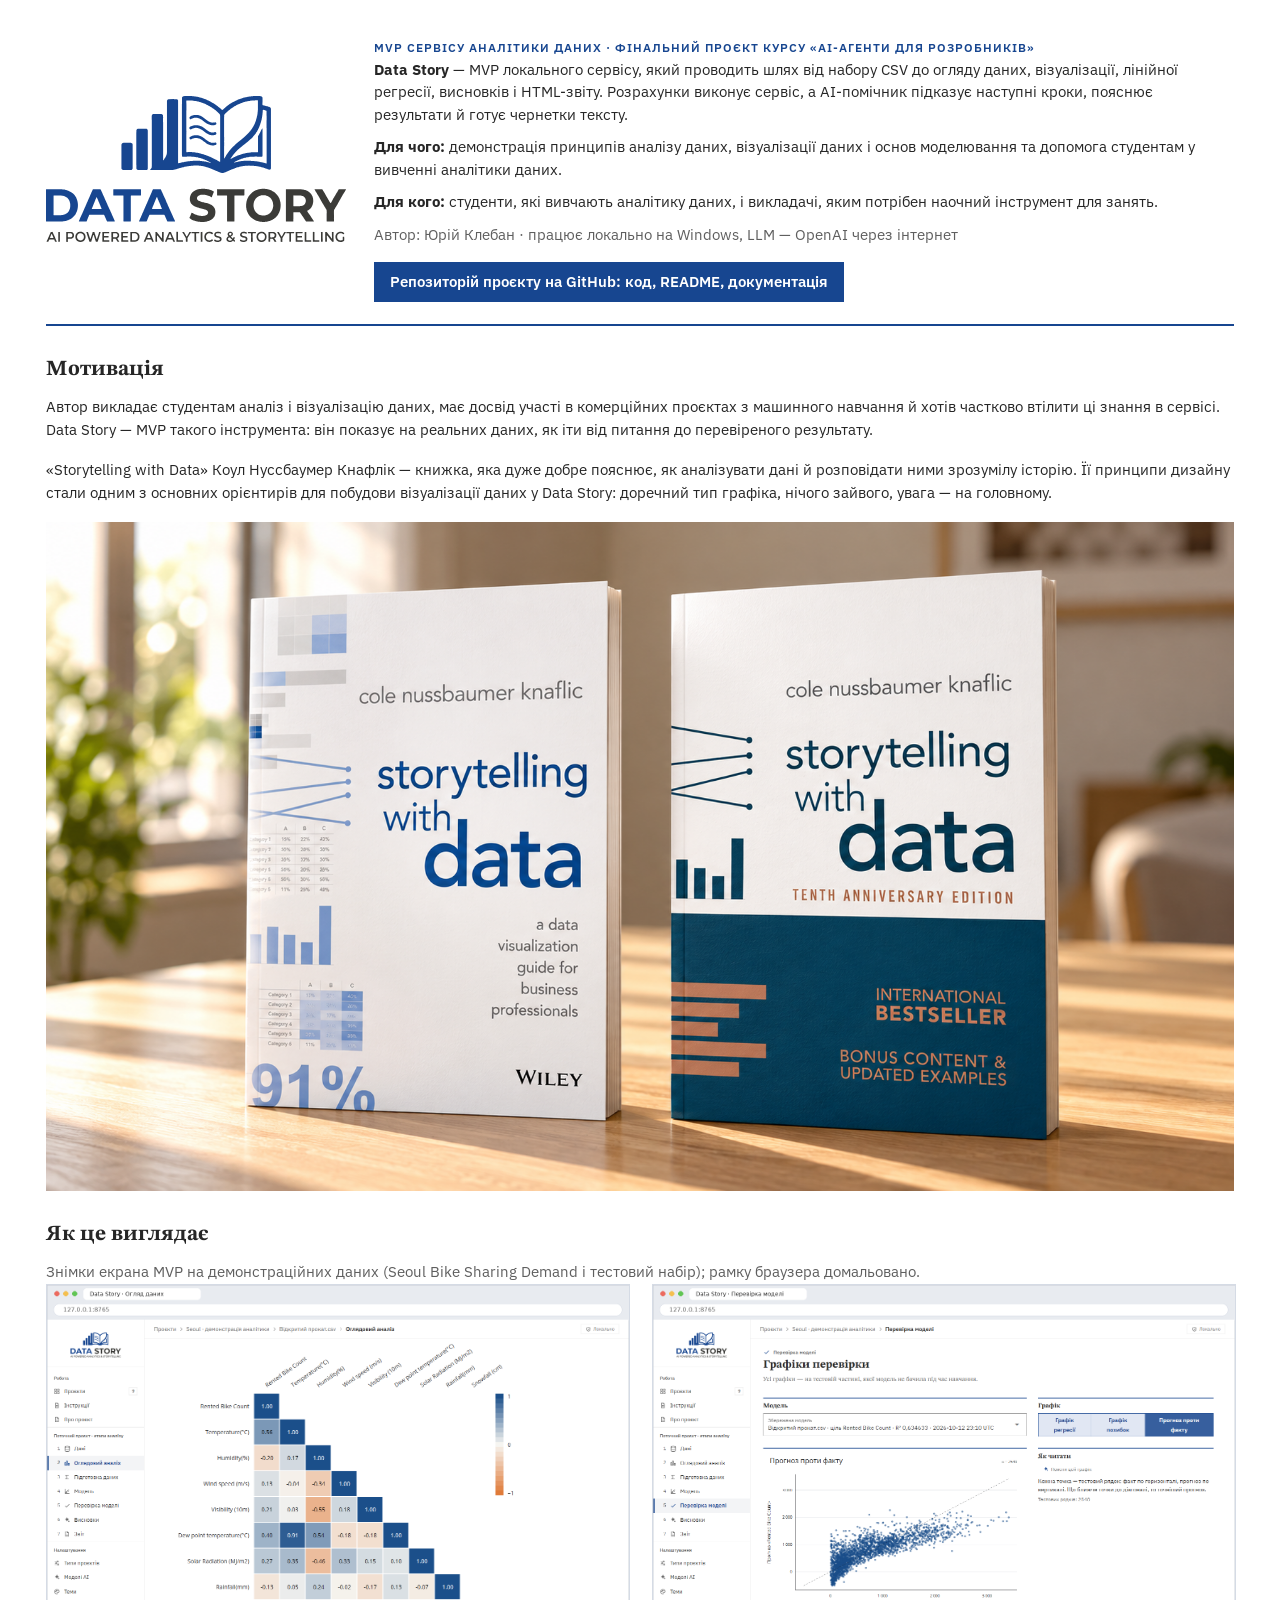
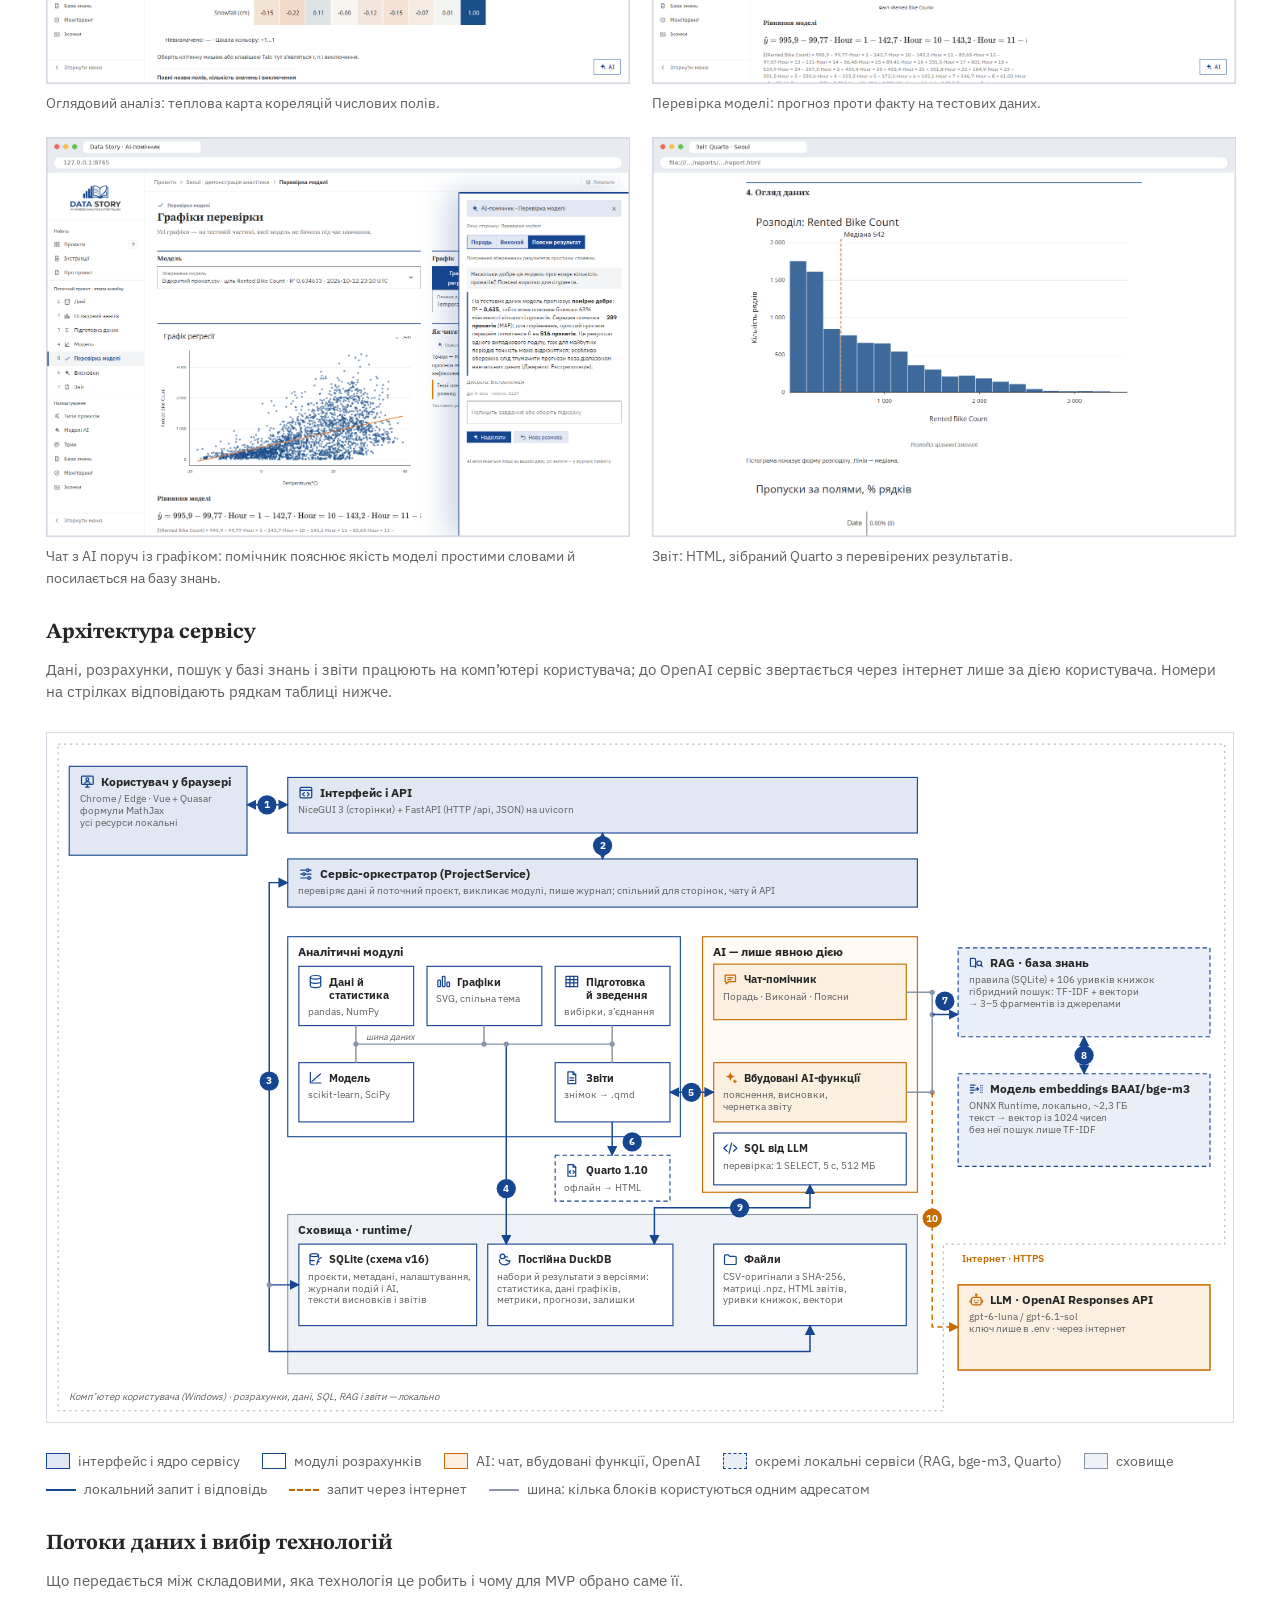
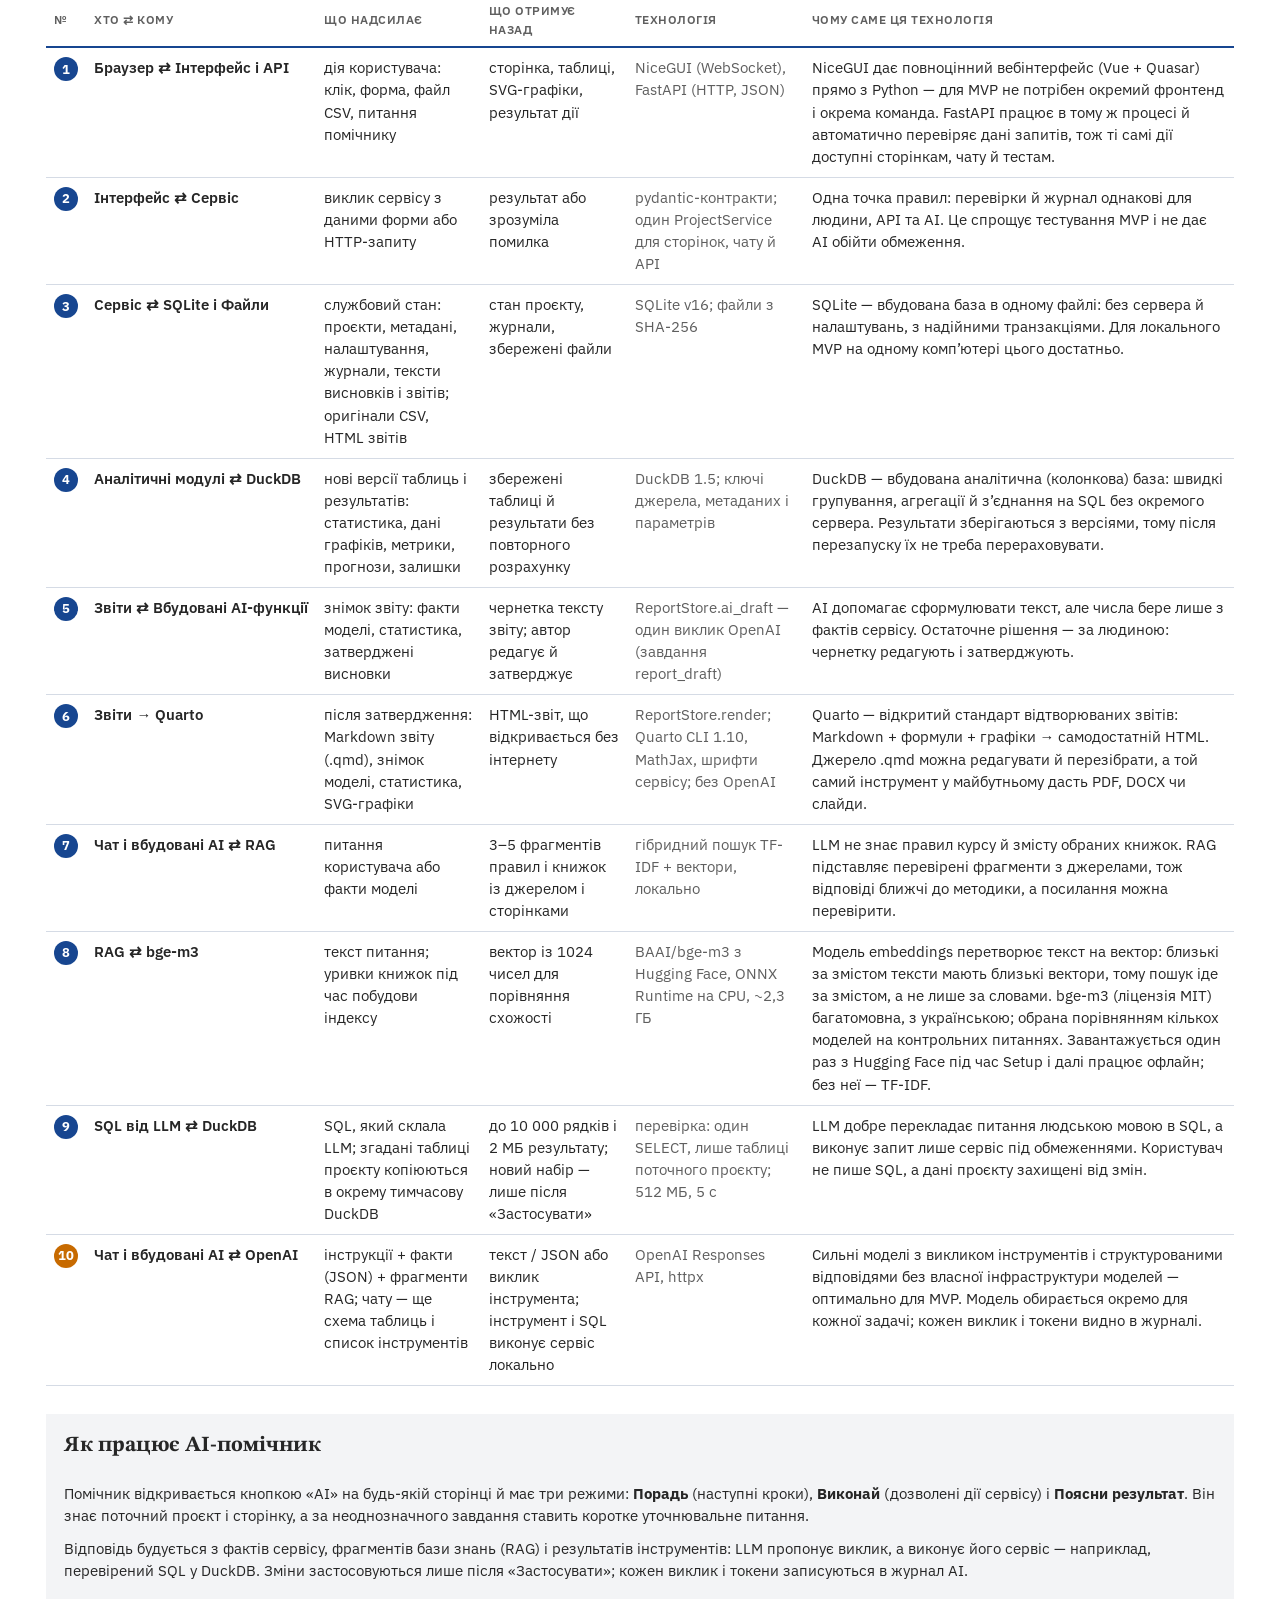
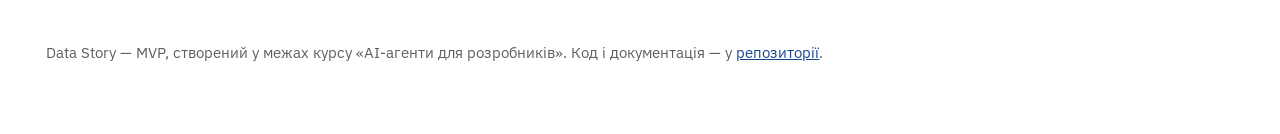
==== commit 9e0b9339: "History 126: fix hidden assistant answers (Quasar .md breakpoint class), chat + chart screenshot Co-" ====
--- a/src/data_story/assets/about/index.html
+++ b/src/data_story/assets/about/index.html
@@ -113,7 +113,7 @@
   <div class="shots">
     <figure><img src="screens/heatmap.png" width="1442" height="987" loading="lazy" alt="Оглядовий аналіз у вікні браузера: теплова карта кореляцій дев’яти числових полів Seoul у синьо-помаранчевій шкалі"><figcaption>Оглядовий аналіз: теплова карта кореляцій числових полів.</figcaption></figure>
     <figure><img src="screens/prediction.png" width="1442" height="987" loading="lazy" alt="Перевірка моделі у вікні браузера: діаграма «прогноз проти факту» на тестовій частині з поясненням, як її читати"><figcaption>Перевірка моделі: прогноз проти факту на тестових даних.</figcaption></figure>
-    <figure><img src="screens/chat-sql.png" width="1442" height="987" loading="lazy" alt="AI-помічник у вікні браузера: у режимі «Виконай» готує пропозицію агрегації з таблицею результату й кнопкою «Застосувати»"><figcaption>Чат з AI: помічник бачить сторінку, складає SQL-агрегацію й показує результат; зміни застосовує користувач.</figcaption></figure>
+    <figure><img src="screens/chat-model.png" width="1442" height="987" loading="lazy" alt="AI-помічник у вікні браузера поруч із графіком регресії: студентське питання про якість моделі й відповідь з R², MAE, порівнянням із простим прогнозом і посиланням на джерело"><figcaption>Чат з AI поруч із графіком: помічник пояснює якість моделі простими словами й посилається на базу знань.</figcaption></figure>
     <figure><img src="screens/report.png" width="1442" height="987" loading="lazy" alt="HTML-звіт Quarto у вікні браузера: гістограма розподілу кількості прокатів із медіаною"><figcaption>Звіт: HTML, зібраний Quarto з перевірених результатів.</figcaption></figure>
   </div>
 </section>
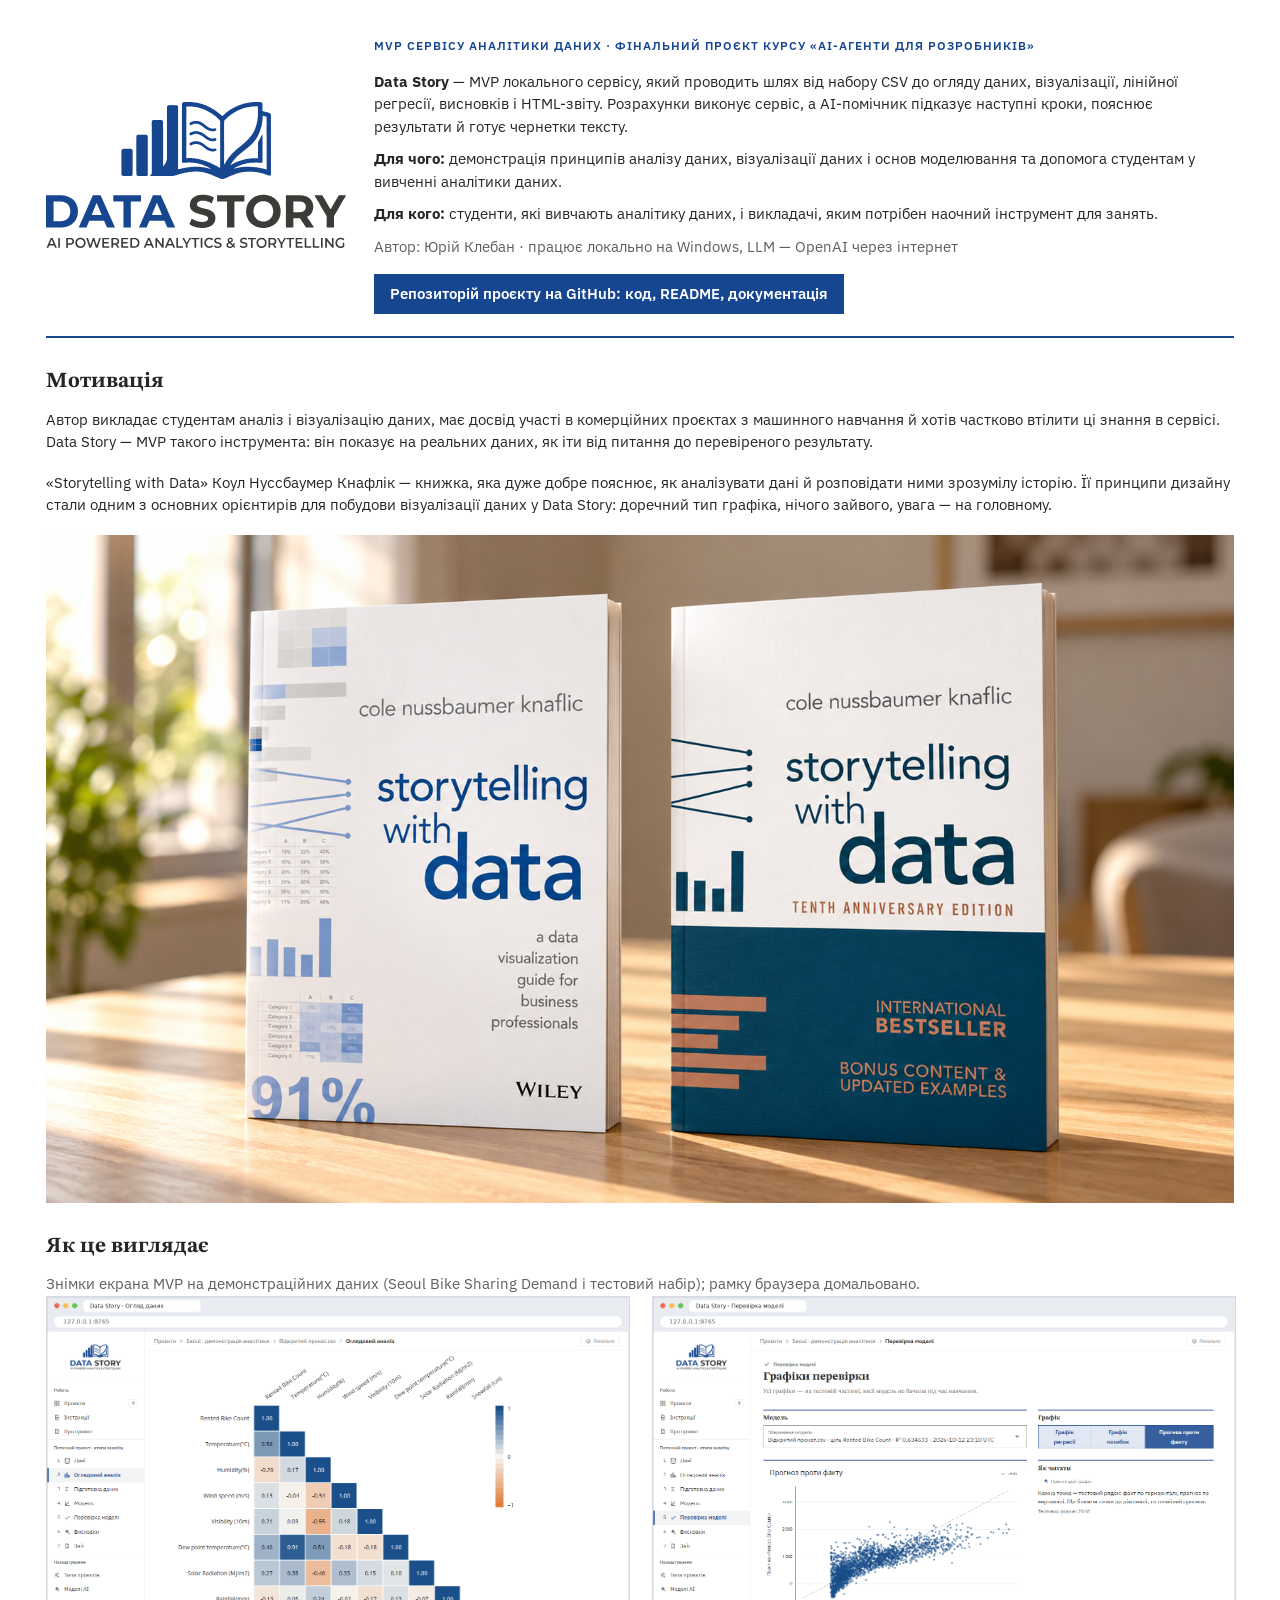
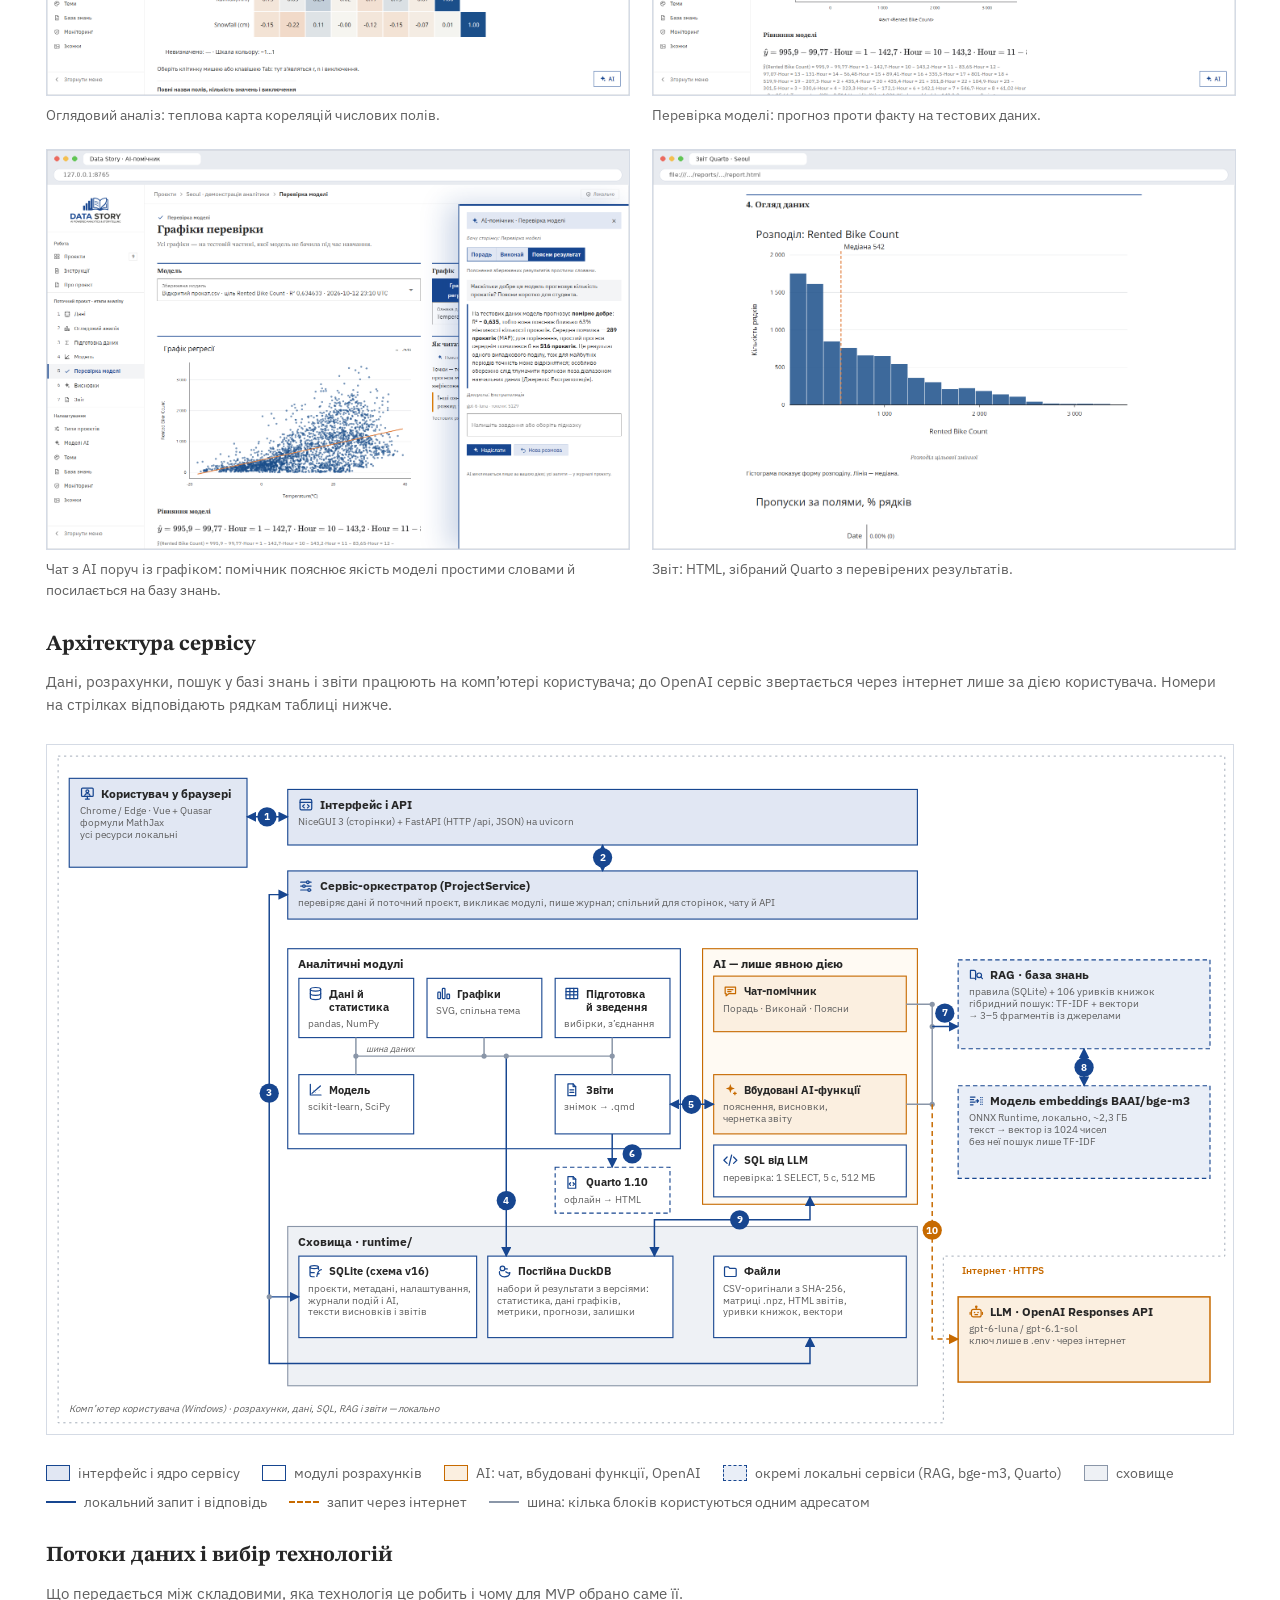
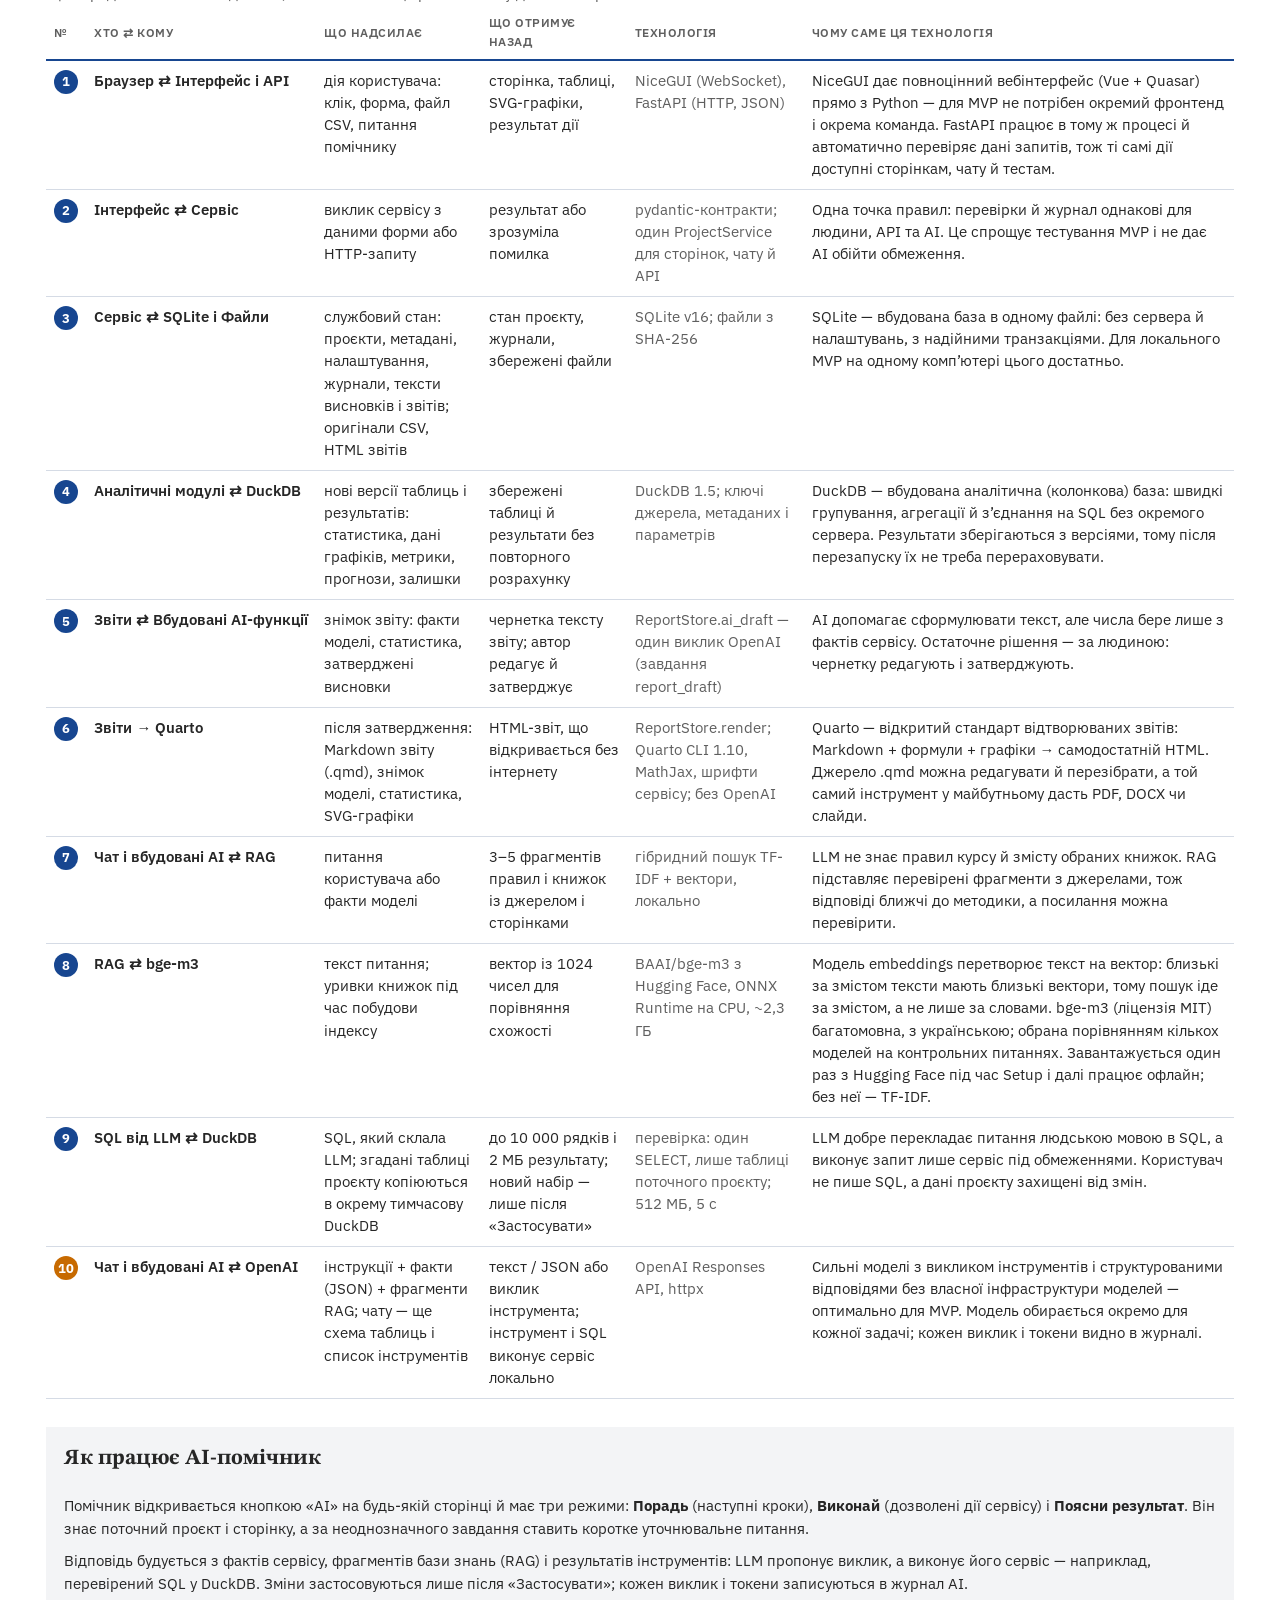
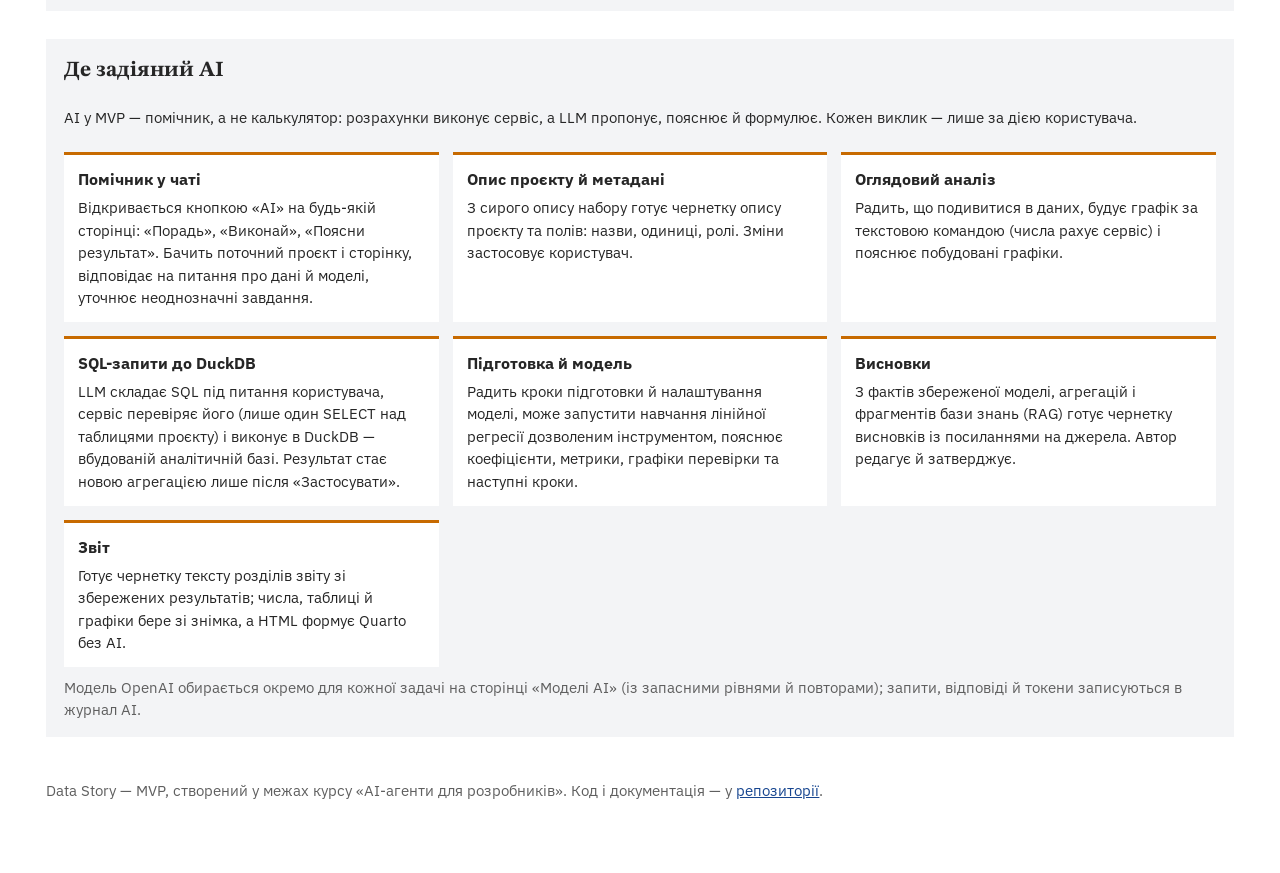
==== commit d138fa64: "History 127: About page spacing and 'Where AI is used' section; record SQLite/AI question Co-Authore" ====
--- a/src/data_story/assets/about/index.html
+++ b/src/data_story/assets/about/index.html
@@ -75,6 +75,11 @@
 .hero img { width:100%; height:auto; }
 .sr-only { position:absolute; width:1px; height:1px; overflow:hidden; clip:rect(0 0 0 0); white-space:nowrap; }
 .hero p { margin:0 0 10px; }
+.hero .kicker { display:block; margin-bottom:16px; }
+.ai-uses { display:grid; grid-template-columns:repeat(auto-fit,minmax(min(100%,300px),1fr)); gap:14px; margin-top:12px; }
+.ai-use { border-top:3px solid var(--ai); background:#fff; padding:12px 14px; }
+.ai-use h3 { margin:0 0 6px; font-size:1rem; }
+.ai-use p { margin:0; font-size:.94rem; }
 .hero ul { margin:0 0 12px; padding-left:20px; }
 .meta { font-size:.92rem; color:var(--ink2); }
 .btn { display:inline-block; margin-top:6px; padding:9px 16px; background:var(--primary); color:#fff; text-decoration:none; font-weight:600; }
@@ -155,5 +160,19 @@
   <p>Помічник відкривається кнопкою «AI» на будь-якій сторінці й має три режими: <b>Порадь</b> (наступні кроки), <b>Виконай</b> (дозволені дії сервісу) і <b>Поясни результат</b>. Він знає поточний проєкт і сторінку, а за неоднозначного завдання ставить коротке уточнювальне питання.</p>
   <p>Відповідь будується з фактів сервісу, фрагментів бази знань (RAG) і результатів інструментів: LLM пропонує виклик, а виконує його сервіс — наприклад, перевірений SQL у DuckDB. Зміни застосовуються лише після «Застосувати»; кожен виклик і токени записуються в журнал AI.</p>
 </section>
+<section class="facts" aria-labelledby="ai-uses-title">
+  <h2 id="ai-uses-title">Де задіяний AI</h2>
+  <p>AI у MVP — помічник, а не калькулятор: розрахунки виконує сервіс, а LLM пропонує, пояснює й формулює. Кожен виклик — лише за дією користувача.</p>
+  <div class="ai-uses">
+    <div class="ai-use"><h3>Помічник у чаті</h3><p>Відкривається кнопкою «AI» на будь-якій сторінці: «Порадь», «Виконай», «Поясни результат». Бачить поточний проєкт і сторінку, відповідає на питання про дані й моделі, уточнює неоднозначні завдання.</p></div>
+    <div class="ai-use"><h3>Опис проєкту й метадані</h3><p>З сирого опису набору готує чернетку опису проєкту та полів: назви, одиниці, ролі. Зміни застосовує користувач.</p></div>
+    <div class="ai-use"><h3>Оглядовий аналіз</h3><p>Радить, що подивитися в даних, будує графік за текстовою командою (числа рахує сервіс) і пояснює побудовані графіки.</p></div>
+    <div class="ai-use"><h3>SQL-запити до DuckDB</h3><p>LLM складає SQL під питання користувача, сервіс перевіряє його (лише один SELECT над таблицями проєкту) і виконує в DuckDB — вбудованій аналітичній базі. Результат стає новою агрегацією лише після «Застосувати».</p></div>
+    <div class="ai-use"><h3>Підготовка й модель</h3><p>Радить кроки підготовки й налаштування моделі, може запустити навчання лінійної регресії дозволеним інструментом, пояснює коефіцієнти, метрики, графіки перевірки та наступні кроки.</p></div>
+    <div class="ai-use"><h3>Висновки</h3><p>З фактів збереженої моделі, агрегацій і фрагментів бази знань (RAG) готує чернетку висновків із посиланнями на джерела. Автор редагує й затверджує.</p></div>
+    <div class="ai-use"><h3>Звіт</h3><p>Готує чернетку тексту розділів звіту зі збережених результатів; числа, таблиці й графіки бере зі знімка, а HTML формує Quarto без AI.</p></div>
+  </div>
+  <p class="meta">Модель OpenAI обирається окремо для кожної задачі на сторінці «Моделі AI» (із запасними рівнями й повторами); запити, відповіді й токени записуються в журнал AI.</p>
+</section>
 <p class="meta">Data Story — MVP, створений у межах курсу «AI-агенти для розробників». Код і документація — у <a href="https://github.com/kleban/ai-course-final-project">репозиторії</a>.</p>
 </main>
